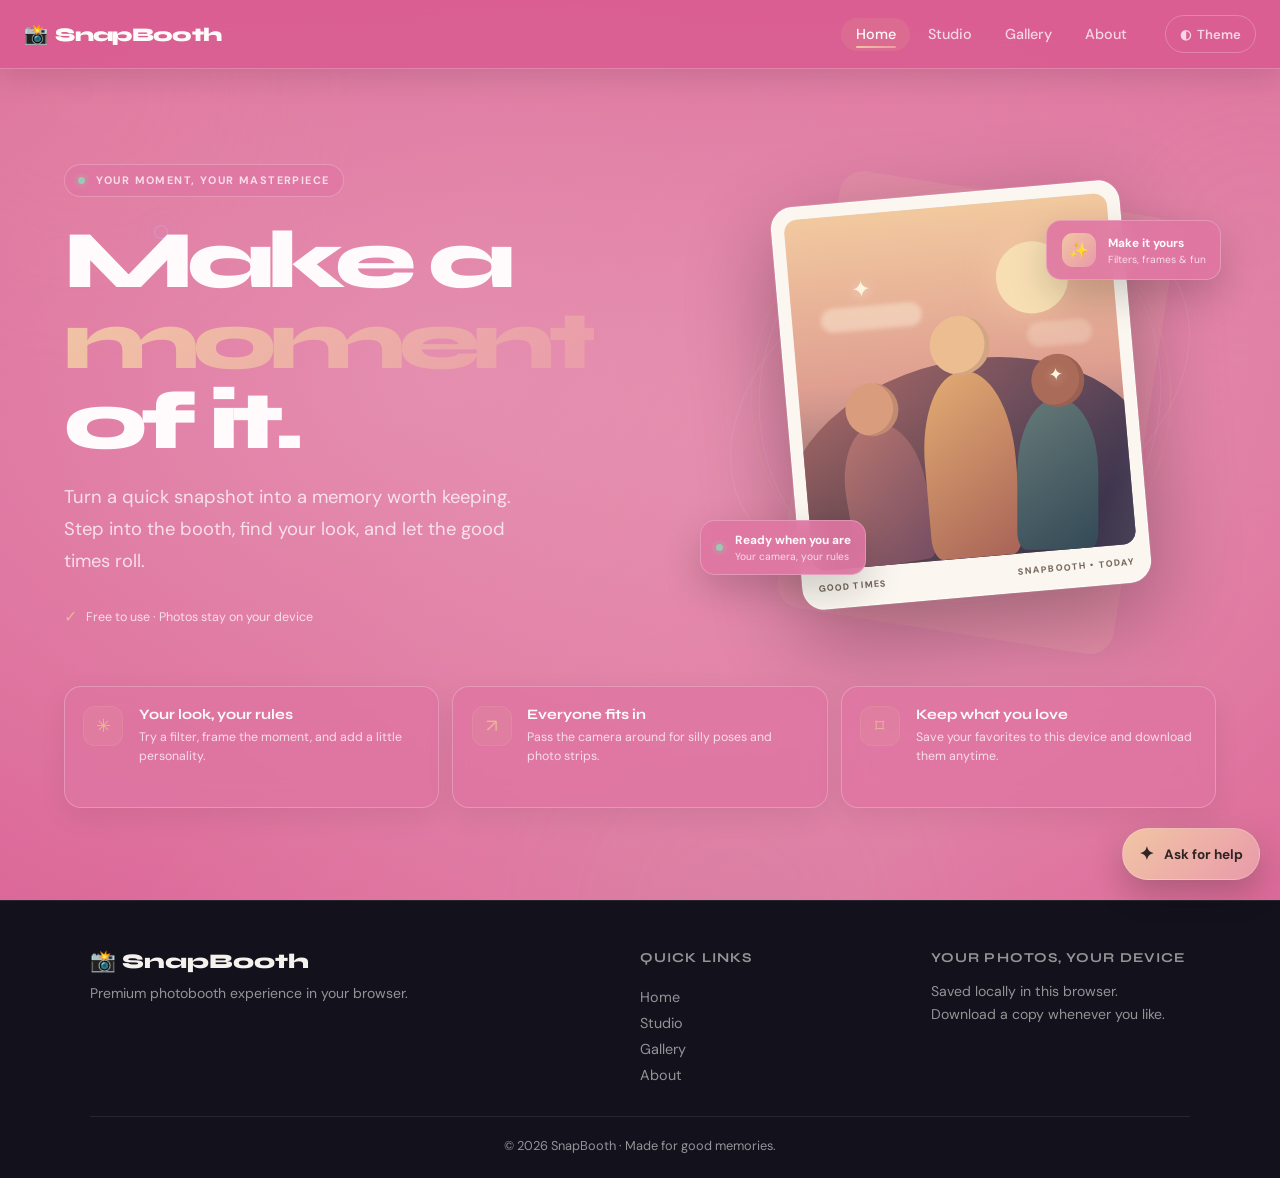
==== index.html @ 950249f7 "Remove booth button from landing navigation" ====
<!DOCTYPE html>
<html lang="en">
<head>
  <meta charset="UTF-8" />
  <meta name="viewport" content="width=device-width, initial-scale=1.0, viewport-fit=cover" />
  <meta name="description" content="SnapBooth – Premium photobooth experience for events, parties, and fun." />
  <meta name="theme-color" content="#111018" />
  <meta name="color-scheme" content="dark light" />
  <meta property="og:title" content="SnapBooth – Premium Photo Experience" />
  <meta property="og:description" content="Capture stunning moments with filters, stickers, and photo strips." />
  <title>SnapBooth — Make a moment of it</title>
  <link rel="manifest" href="manifest.json" />
  <link rel="icon" type="image/svg+xml" href="favicon.svg?v=20261014.9" />
  <link rel="preconnect" href="https://fonts.googleapis.com" />
  <link rel="preconnect" href="https://fonts.gstatic.com" crossorigin />
  <link href="https://fonts.googleapis.com/css2?family=Syne:wght@400;600;700;800&family=DM+Sans:ital,opsz,wght@0,9..40,300;0,9..40,400;0,9..40,500;1,9..40,300&display=swap" rel="stylesheet" />
  <link rel="stylesheet" href="style.css?v=20261016.15" />
</head>
<body>
<a class="skip-link" href="#main-content">Skip to content</a>

<!-- ═══════════════════ PRELOADER ═══════════════════ -->
<div id="preloader" aria-label="Loading SnapBooth" role="status">
  <div class="preloader-inner">
    <div class="preloader-logo">📸</div>
    <div class="preloader-text">SnapBooth</div>
    <div class="preloader-bar"><div class="preloader-fill"></div></div>
  </div>
</div>

<!-- ═══════════════════ NAVIGATION ═══════════════════ -->
<nav id="main-nav" role="navigation" aria-label="Main navigation">
  <div class="nav-inner">
    <a href="./index.html" class="nav-logo" aria-label="SnapBooth home">📸 <span>SnapBooth</span></a>
    <ul class="nav-links" role="list">
      <li><a href="./index.html" class="nav-link active">Home</a></li>
      <li><a href="./studio.html#booth" class="nav-link">Studio</a></li>
      <li><a href="./gallery.html" class="nav-link">Gallery</a></li>
      <li><a href="./studio.html#about" class="nav-link">About</a></li>
    </ul>
    <div class="nav-actions">
      <details class="theme-settings" id="theme-settings">
        <summary aria-label="Open landing page theme settings" title="Theme settings"><span aria-hidden="true">◐</span> Theme</summary>
        <div class="theme-settings-panel">
          <label for="landing-color">Background color</label>
          <div class="theme-color-row">
            <input id="landing-color" type="color" value="#d95d91" aria-label="Choose page background color" />
            <span id="landing-color-value">#D95D91</span>
          </div>
          <label for="landing-text-color">Text color</label>
          <div class="theme-color-row">
            <input id="landing-text-color" type="color" value="#fffafc" aria-label="Choose landing page letter color" />
            <span id="landing-text-color-value">Auto</span>
            <button class="theme-auto" id="landing-text-auto" type="button">Auto</button>
          </div>
          <div class="theme-swatches" role="group" aria-label="Suggested page background colors">
            <button type="button" data-theme-preset="#d95d91" aria-label="Pink theme" title="Pink"></button>
            <button type="button" data-theme-preset="#8b6ac8" aria-label="Lavender theme" title="Lavender"></button>
            <button type="button" data-theme-preset="#4c9b88" aria-label="Mint theme" title="Mint"></button>
            <button type="button" data-theme-preset="#d68b4f" aria-label="Peach theme" title="Peach"></button>
            <button type="button" data-theme-preset="#5278b8" aria-label="Blue theme" title="Blue"></button>
            <button type="button" data-theme-preset="#111014" aria-label="Black theme" title="Black"></button>
            <button type="button" data-theme-preset="#f6f3ef" aria-label="White theme" title="White"></button>
          </div>
          <button class="theme-reset" id="theme-reset" type="button">Reset to pink</button>
        </div>
      </details>
    </div>
    <button class="nav-burger" id="nav-burger" aria-label="Open menu" aria-expanded="false">☰</button>
  </div>
  <div class="nav-mobile-menu" id="nav-mobile-menu" aria-hidden="true">
    <a href="./index.html" class="mob-link">🏠 Home</a>
    <a href="./studio.html#booth" class="mob-link">📸 Studio</a>
    <a href="./gallery.html" class="mob-link">🖼️ Gallery</a>
    <a href="./studio.html#about" class="mob-link">ℹ️ About</a>
  </div>
</nav>

<main id="main-content" tabindex="-1">
<!-- ═══════════════════ LANDING PAGE ═══════════════════ -->
<section id="landing" class="section landing-section" aria-label="SnapBooth home">
  <div class="landing-bg" aria-hidden="true">
    <div class="orb orb1"></div>
    <div class="orb orb2"></div>
    <div class="orb orb3"></div>
    <div class="particles" id="particles"></div>
  </div>

  <div class="landing-hero">
    <div class="hero-copy">
      <p class="hero-badge"><span class="hero-badge-dot" aria-hidden="true"></span> YOUR MOMENT, YOUR MASTERPIECE</p>
      <h1 class="hero-title">Make a <span class="gradient-text">moment</span> of it.</h1>
      <p class="hero-sub">Turn a quick snapshot into a memory worth keeping. Step into the booth, find your look, and let the good times roll.</p>
      <p class="hero-proof"><span class="proof-icon" aria-hidden="true">&#10003;</span> Free to use &middot; Photos stay on your device</p>
    </div>

    <div class="hero-visual" role="img" aria-label="A playful photo booth snapshot of friends celebrating together">
      <div class="hero-orbit orbit-one" aria-hidden="true"></div>
      <div class="hero-orbit orbit-two" aria-hidden="true"></div>
      <div class="hero-photo-shadow" aria-hidden="true"></div>
      <div class="hero-photo-card" aria-hidden="true">
        <div class="hero-photo-image">
          <span class="hero-photo-sun"></span>
          <span class="hero-photo-cloud cloud-one"></span>
          <span class="hero-photo-cloud cloud-two"></span>
          <span class="hero-person person-one"></span>
          <span class="hero-person person-two"></span>
          <span class="hero-person person-three"></span>
          <span class="hero-photo-sparkle sparkle-one">&#10022;</span>
          <span class="hero-photo-sparkle sparkle-two">&#10022;</span>
        </div>
        <div class="hero-photo-caption"><span>GOOD TIMES</span><span>SNAPBOOTH &bull; TODAY</span></div>
      </div>
      <div class="hero-float-card float-top" aria-hidden="true">
        <span class="float-icon">&#10024;</span>
        <span><strong>Make it yours</strong><small>Filters, frames &amp; fun</small></span>
      </div>
      <div class="hero-float-card float-bottom" aria-hidden="true">
        <span class="float-live-dot"></span>
        <span><strong>Ready when you are</strong><small>Your camera, your rules</small></span>
      </div>
    </div>
  </div>

  <div class="features-grid" id="features" aria-label="Why people love SnapBooth">
    <article class="feature-card">
      <div class="feature-icon" aria-hidden="true">✳</div>
      <div><h3>Your look, your rules</h3>
      <p>Try a filter, frame the moment, and add a little personality.</p></div>
    </article>
    <article class="feature-card">
      <div class="feature-icon" aria-hidden="true">↗</div>
      <div><h3>Everyone fits in</h3>
      <p>Pass the camera around for silly poses and photo strips.</p></div>
    </article>
    <article class="feature-card">
      <div class="feature-icon" aria-hidden="true">⌑</div>
      <div><h3>Keep what you love</h3>
      <p>Save your favorites to this device and download them anytime.</p></div>
    </article>
  </div>
</section>

</main>

<!-- ═══════════════════ FOOTER ═══════════════════ -->
<footer class="site-footer" role="contentinfo" aria-label="Site footer">
  <div class="footer-inner">
    <div class="footer-brand">
      <div class="footer-logo">📸 SnapBooth</div>
      <p>Premium photobooth experience in your browser.</p>
    </div>
    <div class="footer-links" aria-label="Footer links">
      <h4>Quick Links</h4>
      <a href="./index.html">Home</a>
      <a href="./studio.html#booth">Studio</a>
      <a href="./gallery.html">Gallery</a>
      <a href="./studio.html#about">About</a>
    </div>
    <div class="footer-note">
      <h4>Your photos, your device</h4>
      <p>Saved locally in this browser. Download a copy whenever you like.</p>
    </div>
  </div>
  <div class="footer-bottom">
    <p>© <span id="copyright-year">2026</span> SnapBooth · Made for good memories.</p>
  </div>
</footer>

<script type="module" src="site.js?v=20261016.16"></script>
</body>
</html>
---- style.css ----
/* ═══════════════════════════════════════════════
   SnapBooth – Premium Photobooth CSS
   Author: SnapBooth
   ═══════════════════════════════════════════════ */

/* ── CSS Custom Properties ── */
:root {
  --c-bg: #111014;
  --c-surface: #19171d;
  --c-surface2: #242129;
  --c-border: rgba(255,255,255,0.09);
  --c-text: #f5f1ed;
  --c-text-muted: rgba(245,241,237,0.58);
  --c-accent: #e9b598;
  --c-accent2: #e89aab;
  --c-accent3: #9bc9b4;
  --c-danger: #f0847e;
  --c-grad: linear-gradient(135deg, #f1c5a4, #e99aaa);
  --c-grad2: linear-gradient(135deg, #a7ceb7, #83b8c0);
  --radius: 16px;
  --radius-sm: 8px;
  --radius-lg: 24px;
  --shadow: 0 8px 32px rgba(0,0,0,0.4);
  --shadow-glow: 0 0 32px rgba(233,181,152,0.2);
  --transition: 0.25s cubic-bezier(0.4,0,0.2,1);
  --font-display: 'Syne', sans-serif;
  --font-body: 'DM Sans', sans-serif;
  --nav-h: 68px;
  --panel-w: 220px;
}

/* Light mode */
body.light-mode {
  --c-bg: #f6f3ef;
  --c-surface: #fffdfa;
  --c-surface2: #eee9e3;
  --c-border: rgba(42,34,30,0.11);
  --c-text: #292422;
  --c-text-muted: rgba(41,36,34,0.6);
  --shadow: 0 8px 32px rgba(0,0,0,0.12);
}

/* ── Reset ── */
*, *::before, *::after { box-sizing: border-box; margin: 0; padding: 0; }
html { scroll-behavior: smooth; font-size: 16px; }
body {
  background: var(--c-bg);
  color: var(--c-text);
  font-family: var(--font-body);
  min-height: 100dvh;
  overflow-x: hidden;
  transition: background var(--transition), color var(--transition);
  color-scheme: dark;
}
body.light-mode { color-scheme: light; }
img, video, canvas { display: block; max-width: 100%; }
button { cursor: pointer; border: none; background: none; font-family: var(--font-body); }
a { color: inherit; text-decoration: none; }
ul { list-style: none; }
input, select, textarea { font-family: var(--font-body); }

/* ── Utilities ── */
.hidden { display: none !important; }
.gradient-text {
  background: var(--c-grad);
  -webkit-background-clip: text;
  background-clip: text;
  -webkit-text-fill-color: transparent;
}
.section { min-height: 100dvh; padding: calc(var(--nav-h) + 2rem) 1.5rem 4rem; }

/* ── Preloader ── */
#preloader {
  position: fixed; inset: 0; z-index: 9999;
  background: var(--c-bg);
  display: flex; align-items: center; justify-content: center;
  transition: opacity 0.5s, visibility 0.5s;
}
#preloader.done { opacity: 0; visibility: hidden; pointer-events: none; }
.preloader-inner { text-align: center; }
.preloader-logo { font-size: 3.5rem; animation: pulse 1s infinite; }
.preloader-text { font-family: var(--font-display); font-size: 1.8rem; font-weight: 800; margin: 0.5rem 0 1.5rem; background: var(--c-grad); -webkit-background-clip: text; background-clip: text; -webkit-text-fill-color: transparent; }
.preloader-bar { width: 200px; height: 4px; background: var(--c-surface2); border-radius: 2px; overflow: hidden; }
.preloader-fill { height: 100%; width: 0; background: var(--c-grad); border-radius: 2px; animation: preload 0.38s ease forwards; }
@keyframes preload { to { width: 100%; } }
@keyframes pulse { 0%,100%{transform:scale(1)} 50%{transform:scale(1.1)} }

/* ── Toast ── */
#toast-container {
  position: fixed; bottom: 1.5rem; right: 1.5rem; z-index: 8888;
  display: flex; flex-direction: column; gap: 0.5rem;
}
.toast {
  background: var(--c-surface2);
  border: 1px solid var(--c-border);
  border-radius: var(--radius-sm);
  padding: 0.75rem 1.25rem;
  font-size: 0.9rem;
  box-shadow: var(--shadow);
  animation: toastIn 0.3s ease, toastOut 0.3s ease 2.7s forwards;
  backdrop-filter: blur(12px);
}
.toast.success { border-left: 3px solid var(--c-accent3); }
.toast.error { border-left: 3px solid var(--c-danger); }
.toast.info { border-left: 3px solid var(--c-accent); }
@keyframes toastIn { from{ transform: translateX(120%); opacity:0 } to{ transform:translateX(0); opacity:1 } }
@keyframes toastOut { to{ transform: translateX(120%); opacity:0 } }

/* ── Navigation ── */
#main-nav {
  position: fixed; top: 0; left: 0; right: 0; z-index: 1000;
  background: rgba(10,10,15,0.85);
  backdrop-filter: blur(20px);
  border-bottom: 1px solid var(--c-border);
  transition: background var(--transition);
}
body.light-mode #main-nav { background: rgba(245,245,250,0.9); }
.nav-inner {
  max-width: 1280px; margin: 0 auto;
  display: flex; align-items: center; gap: 1.5rem;
  height: var(--nav-h); padding: 0 1.5rem;
}
.nav-logo {
  display: flex; align-items: center; gap: 0.5rem;
  font-family: var(--font-display); font-weight: 800; font-size: 1.2rem;
  background: var(--c-grad); -webkit-background-clip: text; background-clip: text; -webkit-text-fill-color: transparent;
  flex-shrink: 0;
}
.nav-links { display: flex; gap: 0.25rem; margin-left: auto; }
.nav-link {
  padding: 0.45rem 0.9rem;
  border-radius: var(--radius-sm);
  font-size: 0.9rem;
  color: var(--c-text-muted);
  transition: color var(--transition), background var(--transition);
  font-weight: 500;
}
.nav-link:hover, .nav-link.active { color: var(--c-text); background: var(--c-surface2); }
.nav-actions { display: flex; align-items: center; gap: 0.5rem; }
#theme-toggle, #sound-toggle {
  width: 38px; height: 38px;
  border-radius: 50%;
  background: var(--c-surface2);
  font-size: 1rem;
  display: flex; align-items: center; justify-content: center;
  transition: background var(--transition);
}
#theme-toggle:hover, #sound-toggle:hover { background: var(--c-surface); }
.nav-cta {
  padding: 0.5rem 1.25rem;
  background: var(--c-grad);
  border-radius: var(--radius-sm);
  font-weight: 600; font-size: 0.9rem; color: #fff;
  transition: opacity var(--transition), transform var(--transition);
}
.nav-cta:hover { opacity: 0.85; transform: translateY(-1px); }
.nav-burger { display: none; font-size: 1.4rem; color: var(--c-text); padding: 0.4rem; }
.nav-mobile-menu {
  display: none; flex-direction: column;
  background: var(--c-surface);
  border-top: 1px solid var(--c-border);
  padding: 0.5rem 0;
}
.nav-mobile-menu.open { display: flex; }
.mob-link {
  padding: 1rem 1.5rem;
  font-size: 1rem;
  color: var(--c-text);
  border-bottom: 1px solid var(--c-border);
  transition: background var(--transition);
}
.mob-link:hover { background: var(--c-surface2); }

/* ── Buttons ── */
.btn-primary {
  display: inline-flex; align-items: center; gap: 0.5rem;
  padding: 0.75rem 1.5rem;
  background: var(--c-grad);
  border-radius: var(--radius-sm);
  font-weight: 700; font-size: 0.95rem; color: #fff;
  transition: opacity var(--transition), transform var(--transition), box-shadow var(--transition);
  border: none;
}
.btn-primary:hover { opacity: 0.88; transform: translateY(-2px); box-shadow: 0 8px 24px rgba(167,139,250,0.4); }
.btn-primary:active { transform: translateY(0); }
.btn-secondary {
  display: inline-flex; align-items: center; gap: 0.5rem;
  padding: 0.75rem 1.5rem;
  background: var(--c-surface2);
  border: 1px solid var(--c-border);
  border-radius: var(--radius-sm);
  font-weight: 600; font-size: 0.95rem; color: var(--c-text);
  transition: background var(--transition), transform var(--transition);
}
.btn-secondary:hover { background: var(--c-surface); transform: translateY(-1px); }
.btn-ghost {
  display: inline-flex; align-items: center; gap: 0.5rem;
  padding: 0.75rem 1.25rem;
  border: 1px solid var(--c-border);
  border-radius: var(--radius-sm);
  font-weight: 500; font-size: 0.9rem; color: var(--c-text-muted);
  transition: color var(--transition), border-color var(--transition);
}
.btn-ghost:hover { color: var(--c-text); border-color: var(--c-accent); }
.btn-danger {
  padding: 0.75rem 1.5rem;
  background: var(--c-danger);
  border-radius: var(--radius-sm);
  font-weight: 700; color: #fff;
  transition: opacity var(--transition);
}
.btn-danger:hover { opacity: 0.85; }
.icon-btn {
  width: 48px; height: 48px;
  border-radius: 50%;
  background: var(--c-surface2);
  border: 1px solid var(--c-border);
  font-size: 1.2rem;
  display: flex; align-items: center; justify-content: center;
  transition: background var(--transition), transform var(--transition);
  color: var(--c-text);
}
.icon-btn:hover { background: var(--c-surface); transform: scale(1.08); }
.icon-btn.full { width: 100%; border-radius: var(--radius-sm); font-size: 0.9rem; height: 38px; }
.styled-select {
  width: 100%;
  background: var(--c-surface2);
  border: 1px solid var(--c-border);
  border-radius: var(--radius-sm);
  color: var(--c-text);
  padding: 0.55rem 0.75rem;
  font-size: 0.875rem;
  appearance: none;
  cursor: pointer;
}
.styled-input {
  width: 100%;
  background: var(--c-surface2);
  border: 1px solid var(--c-border);
  border-radius: var(--radius-sm);
  color: var(--c-text);
  padding: 0.55rem 0.75rem;
  font-size: 0.875rem;
}
.styled-input::placeholder { color: var(--c-text-muted); }
.styled-input:focus, .styled-select:focus { outline: 2px solid var(--c-accent); outline-offset: 1px; }
.checkbox-label {
  display: flex; align-items: center; gap: 0.5rem;
  font-size: 0.85rem; color: var(--c-text-muted);
  margin-top: 0.5rem; cursor: pointer;
}

/* ══════════════════════════════════════════
   LANDING SECTION
══════════════════════════════════════════ */
.landing-section {
  display: flex; flex-direction: column; align-items: center;
  justify-content: flex-start; gap: 5rem;
  text-align: center; overflow: hidden; position: relative;
  padding-top: calc(var(--nav-h) + 3rem);
}
.landing-bg {
  position: absolute; inset: 0; pointer-events: none; overflow: hidden;
}
.orb {
  position: absolute; border-radius: 50%; filter: blur(80px); opacity: 0.35;
  animation: orbFloat 12s ease-in-out infinite;
}
.orb1 { width: 500px; height: 500px; background: radial-gradient(circle, #a78bfa, transparent); top: -100px; left: -100px; animation-delay: 0s; }
.orb2 { width: 400px; height: 400px; background: radial-gradient(circle, #f472b6, transparent); top: 100px; right: -80px; animation-delay: -4s; }
.orb3 { width: 350px; height: 350px; background: radial-gradient(circle, #34d399, transparent); bottom: 0; left: 30%; animation-delay: -8s; }
@keyframes orbFloat { 0%,100%{transform:translateY(0)} 50%{transform:translateY(-40px)} }

.landing-hero { position: relative; z-index: 1; max-width: 700px; width: 100%; }
.hero-badge {
  display: inline-flex; align-items: center; gap: 0.5rem;
  padding: 0.4rem 1rem;
  background: var(--c-surface2);
  border: 1px solid var(--c-border);
  border-radius: 999px;
  font-size: 0.85rem; font-weight: 500; color: var(--c-text-muted);
  margin-bottom: 1.5rem;
  animation: fadeInDown 0.6s ease;
}
.hero-title {
  font-family: var(--font-display);
  font-size: clamp(2.5rem, 7vw, 5rem);
  font-weight: 800;
  line-height: 1.1;
  margin-bottom: 1.25rem;
  animation: fadeInUp 0.7s ease;
}
.hero-sub {
  font-size: clamp(1rem, 2.5vw, 1.2rem);
  color: var(--c-text-muted);
  margin-bottom: 2rem;
  animation: fadeInUp 0.8s ease;
}
.hero-actions {
  display: flex; flex-wrap: wrap; gap: 1rem; justify-content: center;
  margin-bottom: 2.5rem;
  animation: fadeInUp 0.9s ease;
}
.hero-btn { font-size: 1.1rem; padding: 1rem 2.25rem; }
.hero-stats {
  display: flex; justify-content: center; gap: 2.5rem;
  animation: fadeInUp 1s ease;
}
.stat { display: flex; flex-direction: column; gap: 0.2rem; }
.stat strong { font-family: var(--font-display); font-size: 1.8rem; font-weight: 800; background: var(--c-grad); -webkit-background-clip: text; background-clip: text; -webkit-text-fill-color: transparent; }
.stat span { font-size: 0.8rem; color: var(--c-text-muted); text-transform: uppercase; letter-spacing: 0.05em; }

.features-grid {
  display: grid;
  grid-template-columns: repeat(auto-fit, minmax(280px, 1fr));
  gap: 1.25rem;
  max-width: 1000px; width: 100%;
  position: relative; z-index: 1;
}
.feature-card {
  background: var(--c-surface);
  border: 1px solid var(--c-border);
  border-radius: var(--radius-lg);
  padding: 2rem;
  text-align: left;
  transition: transform var(--transition), box-shadow var(--transition), border-color var(--transition);
  backdrop-filter: blur(12px);
}
.feature-card:hover { transform: translateY(-4px); box-shadow: var(--shadow-glow); border-color: rgba(167,139,250,0.35); }
.feature-icon { font-size: 2.25rem; margin-bottom: 1rem; }
.feature-card h3 { font-family: var(--font-display); font-size: 1.1rem; font-weight: 700; margin-bottom: 0.5rem; }
.feature-card p { font-size: 0.9rem; color: var(--c-text-muted); line-height: 1.6; }

/* ══════════════════════════════════════════
   BOOTH SECTION
══════════════════════════════════════════ */
.booth-section {
  padding: calc(var(--nav-h) + 1rem) 0 2rem;
  min-height: 100dvh;
  display: flex;
  flex-direction: column;
  align-items: stretch;
}
.camera-error {
  position: fixed; inset: 0; z-index: 500;
  background: var(--c-bg);
  display: flex; align-items: center; justify-content: center;
}
.camera-error-inner {
  text-align: center; padding: 2rem;
  max-width: 400px;
}
.error-icon { font-size: 4rem; margin-bottom: 1rem; }
.camera-error h2 { font-family: var(--font-display); font-size: 1.8rem; margin-bottom: 0.75rem; }
.camera-error p { color: var(--c-text-muted); margin-bottom: 1.5rem; }

/* Booth Layout */
.booth-layout {
  display: grid;
  grid-template-columns: var(--panel-w) 1fr var(--panel-w);
  gap: 1rem;
  flex: 1;
  padding: 0.75rem 1rem;
  min-height: 0;
  max-width: 1280px; margin: 0 auto; width: 100%;
}

/* Sidebars */
.booth-sidebar {
  display: flex; flex-direction: column; gap: 0.75rem;
  overflow-y: auto;
  max-height: calc(100dvh - var(--nav-h) - 2rem);
  scrollbar-width: thin;
  scrollbar-color: var(--c-border) transparent;
}
.booth-sidebar::-webkit-scrollbar { width: 4px; }
.booth-sidebar::-webkit-scrollbar-thumb { background: var(--c-border); border-radius: 2px; }

.panel-section {
  background: var(--c-surface);
  border: 1px solid var(--c-border);
  border-radius: var(--radius);
  padding: 0.875rem;
}
.panel-title {
  font-family: var(--font-display);
  font-size: 0.78rem; font-weight: 700;
  text-transform: uppercase; letter-spacing: 0.08em;
  color: var(--c-text-muted);
  margin-bottom: 0.625rem;
}
.mode-grid {
  display: grid; grid-template-columns: 1fr 1fr;
  gap: 0.4rem;
}
.mode-btn {
  padding: 0.5rem 0.4rem;
  border: 1px solid var(--c-border);
  border-radius: var(--radius-sm);
  font-size: 0.75rem; font-weight: 600; color: var(--c-text-muted);
  background: var(--c-surface2);
  transition: all var(--transition);
  text-align: center;
}
.mode-btn:hover { color: var(--c-text); border-color: var(--c-accent); }
.mode-btn.active { background: var(--c-grad); color: #fff; border-color: transparent; }
.countdown-group { display: flex; gap: 0.4rem; }
.cd-btn {
  flex: 1; padding: 0.45rem;
  border: 1px solid var(--c-border);
  border-radius: var(--radius-sm);
  font-size: 0.85rem; font-weight: 700;
  color: var(--c-text-muted);
  background: var(--c-surface2);
  transition: all var(--transition);
}
.cd-btn.active { background: var(--c-grad); color: #fff; border-color: transparent; }
.bg-grid { display: grid; grid-template-columns: repeat(3,1fr); gap: 0.4rem; }
.bg-btn {
  aspect-ratio: 1; border-radius: var(--radius-sm);
  border: 2px solid transparent;
  background: var(--c-surface2);
  font-size: 1.1rem;
  transition: all var(--transition);
}
.bg-btn.active { border-color: var(--c-accent); }
.bg-btn:hover { transform: scale(1.08); }

/* Camera Center */
.booth-center {
  display: flex; flex-direction: column; align-items: center; gap: 0.75rem;
}
.camera-wrap {
  position: relative;
  width: 100%;
  max-width: 540px;
  aspect-ratio: 4/3;
  border-radius: var(--radius-lg);
  overflow: hidden;
  background: #000;
  box-shadow: var(--shadow), 0 0 0 1px var(--c-border);
}
.camera-loading {
  position: absolute; inset: 0;
  display: flex; flex-direction: column; align-items: center; justify-content: center; gap: 1rem;
  background: #000; color: var(--c-text-muted); font-size: 0.9rem; z-index: 10;
}
.spinner {
  width: 36px; height: 36px;
  border: 3px solid var(--c-border);
  border-top-color: var(--c-accent);
  border-radius: 50%;
  animation: spin 0.8s linear infinite;
}
@keyframes spin { to { transform: rotate(360deg); } }
#video {
  width: 100%; height: 100%;
  object-fit: cover;
  transform: scaleX(-1); /* Mirror for front cam */
}
#filter-canvas {
  position: absolute; inset: 0;
  width: 100%; height: 100%;
  pointer-events: none; z-index: 2;
}
.frame-overlay {
  position: absolute; inset: 0; z-index: 3;
  pointer-events: none;
  background-size: cover; background-position: center;
}
#focus-sensor-canvas {
  position: absolute; inset: 0; z-index: 6;
  width: 100%; height: 100%; object-fit: cover;
  pointer-events: none;
  transform-origin: center;
}
.face-focus-toggle {
  position: absolute; top: 0.85rem; right: 0.85rem; z-index: 9;
  display: grid; place-items: center;
  width: 46px; height: 46px; padding: 0;
  color: #fff; border: 1px solid rgba(255,255,255,0.38); border-radius: 50%;
  background: rgba(16,13,23,0.72); backdrop-filter: blur(8px);
  cursor: pointer; transition: transform var(--transition), background var(--transition), color var(--transition);
}
.face-focus-toggle:hover { transform: scale(1.06); }
.face-focus-toggle svg {
  width: 23px; height: 23px; fill: none; stroke: currentColor; stroke-width: 1.7;
  stroke-linecap: round; stroke-linejoin: round;
}
.face-focus-toggle.is-active {
  color: #fff4a3; border-color: rgba(255,244,163,0.85); background: rgba(78,60,31,0.82);
  box-shadow: 0 0 18px rgba(255,244,163,0.34);
}
.face-focus-toggle:focus-visible { outline: 2px solid #fff4a3; outline-offset: 3px; }
.face-focus-status {
  position: absolute; left: 0.85rem; bottom: 0.85rem; z-index: 8;
  max-width: calc(100% - 5rem); padding: 0.5rem 0.7rem;
  color: #fff; border: 1px solid rgba(255,255,255,0.2); border-radius: 999px;
  background: rgba(16,13,23,0.72); backdrop-filter: blur(8px);
  font-size: 0.72rem; line-height: 1.35;
  pointer-events: none;
}
.sticker-layer {
  position: absolute; inset: 0; z-index: 5;
  overflow: hidden;
}
.placed-sticker {
  position: absolute;
  font-size: 2rem; line-height: 1;
  cursor: move; user-select: none;
  transition: transform 0.1s;
  touch-action: none;
}
.placed-sticker:hover { transform: scale(1.15); }
.countdown-display {
  position: absolute; inset: 0; z-index: 6;
  display: flex; align-items: center; justify-content: center;
  font-family: var(--font-display); font-size: 7rem; font-weight: 800;
  color: #fff; text-shadow: 0 0 40px rgba(167,139,250,0.9), 0 4px 20px rgba(0,0,0,0.6);
  pointer-events: none; opacity: 0;
}
.countdown-display.visible { opacity: 1; }
.flash-overlay {
  position: absolute; inset: 0; z-index: 7;
  background: #fff; opacity: 0; pointer-events: none;
  border-radius: var(--radius-lg);
}
.theme-overlay {
  position: absolute; bottom: 0; left: 0; right: 0; z-index: 5;
  padding: 1rem; text-align: center;
  pointer-events: none;
  font-family: var(--font-display); font-size: 1.4rem; font-weight: 800;
  text-shadow: 0 2px 8px rgba(0,0,0,0.6);
}

/* Strip Preview */
.strip-preview {
  display: flex; gap: 0.5rem;
  flex-wrap: wrap; justify-content: center;
  max-width: 540px; width: 100%;
}
.strip-thumb {
  width: 70px; height: 52px;
  border-radius: var(--radius-sm);
  object-fit: cover;
  border: 2px solid var(--c-accent);
  box-shadow: 0 0 12px rgba(167,139,250,0.35);
  animation: thumbPop 0.3s ease;
}
@keyframes thumbPop { from{transform:scale(0.5);opacity:0} to{transform:scale(1);opacity:1} }

/* Ordered photo output above the camera */
.shot-sequence {
  width: min(100%, 760px);
  flex: 0 0 auto;
  padding: 0.75rem 0.9rem 0.55rem;
  border: 1px solid rgba(255,255,255,0.09);
  border-radius: 18px;
  background: linear-gradient(135deg, rgba(167,139,250,0.1), rgba(19,19,31,0.78) 42%);
  box-shadow: 0 12px 30px rgba(0,0,0,0.16), inset 0 1px rgba(255,255,255,0.04);
}
.shot-sequence-header { display: flex; align-items: center; justify-content: space-between; gap: 0.75rem; margin-bottom: 0.45rem; }
.shot-sequence-header h2 { font-size: 0.77rem; font-weight: 800; letter-spacing: 0.08em; text-transform: uppercase; }
.shot-sequence-header p { margin-top: 0.18rem; color: var(--c-text-muted); font-size: 0.68rem; }
.sequence-viewer-hint { display: inline-block; margin-top: 0.18rem; color: var(--c-text-muted); font-size: 0.65rem; }
.sequence-clear {
  padding: 0.35rem 0.65rem;
  border: 1px solid var(--c-border);
  border-radius: 999px;
  background: var(--c-surface2);
  color: var(--c-text-muted);
  font-size: 0.7rem;
  transition: color var(--transition), border-color var(--transition), opacity var(--transition);
}
.sequence-clear:hover:not(:disabled) { color: var(--c-text); border-color: var(--c-accent); }
.sequence-clear:disabled { opacity: 0.45; cursor: not-allowed; }
.sequence-empty { padding: 0.5rem 0.1rem 0.65rem; color: var(--c-text-muted); font-size: 0.75rem; }
.shot-sequence.has-photos .sequence-empty { display: none; }
.shot-sequence .strip-preview {
  display: flex;
  flex-wrap: nowrap;
  justify-content: flex-start;
  width: 100%;
  max-width: none;
  min-height: 78px;
  gap: 0.55rem;
  padding: 0.15rem 0.1rem 0.55rem;
  overflow-x: auto;
  overscroll-behavior-inline: contain;
  scrollbar-width: thin;
  scroll-snap-type: x proximity;
}
.shot-sequence-item {
  position: relative;
  flex: 0 0 94px;
  height: 70px;
  overflow: hidden;
  border: 1px solid rgba(255,255,255,0.2);
  border-radius: 10px;
  background: var(--c-surface2);
  box-shadow: 0 4px 12px rgba(0,0,0,0.24);
  animation: thumbPop 0.3s ease;
  scroll-snap-align: start;
}
.shot-sequence-open { display: block; width: 100%; height: 100%; padding: 0; border: 0; background: transparent; cursor: zoom-in; transition: transform 180ms ease; }
.shot-sequence-open:hover { transform: scale(1.045); }
.shot-sequence-open:active { transform: scale(0.96); }
.shot-sequence-open:focus-visible { outline: 2px solid var(--c-accent); outline-offset: -3px; }
.shot-sequence .strip-thumb { display: block; width: 100%; height: 100%; border: 0; border-radius: inherit; box-shadow: none; }
.shot-sequence-number {
  position: absolute;
  right: 0.25rem;
  bottom: 0.25rem;
  min-width: 1.35rem;
  padding: 0.12rem 0.25rem;
  border-radius: 999px;
  background: rgba(12,12,19,0.82);
  color: #fff;
  font-size: 0.6rem;
  font-weight: 800;
  text-align: center;
  backdrop-filter: blur(6px);
}

/* Capture Controls */
.capture-controls {
  display: flex; align-items: center; gap: 1.25rem;
  max-width: 540px; width: 100%; justify-content: center;
}
.capture-btn {
  width: 78px; height: 78px;
  border-radius: 50%;
  background: var(--c-surface);
  border: 4px solid var(--c-border);
  display: flex; align-items: center; justify-content: center;
  position: relative;
  transition: transform 0.15s, box-shadow 0.15s;
  flex-shrink: 0;
}
.capture-btn:hover { transform: scale(1.06); box-shadow: 0 0 28px rgba(167,139,250,0.4); }
.capture-btn:active { transform: scale(0.95); }
.capture-ring {
  position: absolute; inset: 4px;
  border-radius: 50%;
  border: 3px solid rgba(167,139,250,0.6);
  animation: ringPulse 2s ease-in-out infinite;
}
.capture-dot {
  width: 48px; height: 48px;
  border-radius: 50%;
  background: var(--c-grad);
  box-shadow: 0 0 20px rgba(167,139,250,0.5);
}
@keyframes ringPulse { 0%,100%{transform:scale(1);opacity:0.6} 50%{transform:scale(1.08);opacity:1} }

.keyboard-hints {
  display: flex; gap: 1.5rem; flex-wrap: wrap; justify-content: center;
  font-size: 0.75rem; color: var(--c-text-muted);
  padding: 0.25rem 0;
}
.keyboard-hints span {
  padding: 0.2rem 0.5rem;
  background: var(--c-surface2);
  border-radius: 4px;
  border: 1px solid var(--c-border);
}

/* Filters panel */
.filter-list {
  display: flex; flex-direction: column; gap: 0.4rem;
}
.filter-btn {
  display: flex; align-items: center; gap: 0.625rem;
  padding: 0.5rem;
  border-radius: var(--radius-sm);
  border: 1px solid transparent;
  transition: all var(--transition);
  color: var(--c-text-muted); font-size: 0.85rem; font-weight: 500;
}
.filter-btn:hover { background: var(--c-surface2); color: var(--c-text); }
.filter-btn.active { background: var(--c-surface2); border-color: var(--c-accent); color: var(--c-text); }
.filter-preview {
  width: 40px; height: 30px; border-radius: 4px;
  background: linear-gradient(135deg, #f87171, #a78bfa, #34d399);
  flex-shrink: 0;
  overflow: hidden;
}
.fp-none { filter: none; }
.fp-vintage { filter: sepia(0.8) contrast(1.1) brightness(0.9); }
.fp-bw { filter: grayscale(1) contrast(1.1); }
.fp-sepia { filter: sepia(1); }
.fp-neon { filter: saturate(3) hue-rotate(240deg) brightness(1.2) contrast(1.3); }
.fp-glow { filter: brightness(1.3) blur(0.5px) saturate(1.5); }
.fp-cool { filter: hue-rotate(200deg) saturate(1.3); }
.fp-bright { filter: brightness(1.35) contrast(1.05) saturate(1.2); }

.frame-list { display: flex; flex-wrap: wrap; gap: 0.4rem; }
.frame-btn {
  padding: 0.35rem 0.65rem;
  border-radius: var(--radius-sm);
  border: 1px solid var(--c-border);
  background: var(--c-surface2);
  font-size: 0.78rem; font-weight: 600; color: var(--c-text-muted);
  transition: all var(--transition);
}
.frame-btn:hover { color: var(--c-text); border-color: var(--c-accent); }
.frame-btn.active { background: var(--c-accent); color: #fff; border-color: transparent; }

.sticker-palette { display: flex; flex-wrap: wrap; gap: 0.4rem; margin-bottom: 0.5rem; }
.sticker-opt {
  font-size: 1.5rem; cursor: pointer; line-height: 1;
  padding: 0.25rem;
  border-radius: var(--radius-sm);
  transition: transform 0.15s;
  user-select: none;
}
.sticker-opt:hover { transform: scale(1.3); }
.hint-text { font-size: 0.72rem; color: var(--c-text-muted); line-height: 1.4; }

/* Result Panel */
.result-panel {
  position: fixed; inset: 0; z-index: 900;
  background: rgba(10,10,15,0.93);
  backdrop-filter: blur(16px);
  display: flex; align-items: center; justify-content: center;
  padding: 1rem;
  overflow-y: auto;
}
.result-inner {
  background: var(--c-surface);
  border: 1px solid var(--c-border);
  border-radius: var(--radius-lg);
  padding: 2rem;
  max-width: 560px; width: 100%;
  display: flex; flex-direction: column; align-items: center; gap: 1.25rem;
  position: relative;
  animation: resultPop 0.4s cubic-bezier(0.34,1.56,0.64,1);
}
@keyframes resultPop { from{transform:scale(0.8);opacity:0} to{transform:scale(1);opacity:1} }
.result-title { font-family: var(--font-display); font-size: 1.5rem; font-weight: 800; }
.result-canvas-wrap {
  width: 100%; border-radius: var(--radius);
  overflow: hidden; box-shadow: var(--shadow);
  background: #000;
}
#result-canvas { width: 100%; height: auto; display: block; }
.result-actions {
  display: flex; flex-wrap: wrap; gap: 0.75rem; justify-content: center; width: 100%;
}
.qr-section {
  text-align: center; padding: 1rem;
  background: var(--c-surface2);
  border-radius: var(--radius);
  border: 1px solid var(--c-border);
  width: 100%;
}
.qr-section h4 { font-size: 0.9rem; margin-bottom: 0.75rem; color: var(--c-text-muted); }
#qr-canvas { margin: 0 auto; border-radius: var(--radius-sm); background: #fff; padding: 6px; }

/* Confetti */
.confetti-container {
  position: absolute; inset: 0; pointer-events: none;
  overflow: hidden; border-radius: var(--radius-lg);
}
.confetti-piece {
  position: absolute;
  width: 10px; height: 10px;
  border-radius: 2px;
  animation: confettiFall linear forwards;
}
@keyframes confettiFall {
  0% { transform: translateY(-20px) rotate(0deg); opacity: 1; }
  100% { transform: translateY(400px) rotate(720deg); opacity: 0; }
}

/* ══════════════════════════════════════════
   GALLERY SECTION
══════════════════════════════════════════ */
.gallery-section {
  padding-top: calc(var(--nav-h) + 2rem);
}
.section-header { text-align: center; margin-bottom: 2rem; }
.section-header h2 { font-family: var(--font-display); font-size: 2.5rem; font-weight: 800; margin-bottom: 0.5rem; }
.section-header p { color: var(--c-text-muted); }
.gallery-toolbar { display: flex; justify-content: center; gap: 1rem; margin-bottom: 2rem; flex-wrap: wrap; }
.gallery-grid {
  display: grid;
  grid-template-columns: repeat(auto-fill, minmax(220px, 1fr));
  gap: 1.25rem;
  max-width: 1100px; margin: 0 auto;
}
.gallery-item {
  background: var(--c-surface);
  border: 1px solid var(--c-border);
  border-radius: var(--radius);
  overflow: hidden;
  transition: transform var(--transition), box-shadow var(--transition);
  animation: fadeInUp 0.4s ease;
}
.gallery-item:hover { transform: translateY(-4px); box-shadow: var(--shadow-glow); }
.gallery-item img { width: 100%; aspect-ratio: 4/3; object-fit: cover; display: block; }
.gallery-item-info { padding: 0.75rem; }
.gallery-item-date { font-size: 0.75rem; color: var(--c-text-muted); margin-bottom: 0.5rem; }
.gallery-item-actions { display: flex; gap: 0.5rem; flex-wrap: wrap; }
.gallery-item-actions button { font-size: 0.78rem; padding: 0.35rem 0.75rem; }
.gallery-empty { text-align: center; padding: 4rem 1rem; max-width: 400px; margin: 0 auto; }
.empty-icon { font-size: 4rem; margin-bottom: 1rem; }
.gallery-empty h3 { font-family: var(--font-display); font-size: 1.5rem; margin-bottom: 0.5rem; }
.gallery-empty p { color: var(--c-text-muted); margin-bottom: 1.5rem; }

/* ══════════════════════════════════════════
   ABOUT SECTION
══════════════════════════════════════════ */
.about-section {
  display: flex; align-items: center; justify-content: center;
}
.about-inner {
  display: flex; align-items: center; gap: 4rem;
  max-width: 900px; width: 100%;
  flex-wrap: wrap;
}
.about-content { flex: 1; min-width: 280px; }
.about-content h2 { font-family: var(--font-display); font-size: 2.25rem; font-weight: 800; margin-bottom: 1.25rem; }
.about-content p { color: var(--c-text-muted); line-height: 1.8; margin-bottom: 1rem; }
.tech-pills { display: flex; flex-wrap: wrap; gap: 0.5rem; margin-top: 1.5rem; }
.tech-pills span {
  padding: 0.35rem 0.875rem;
  background: var(--c-surface2);
  border: 1px solid var(--c-border);
  border-radius: 999px;
  font-size: 0.8rem; font-weight: 600; color: var(--c-accent);
}
.about-img { font-size: 8rem; filter: drop-shadow(0 0 40px rgba(167,139,250,0.4)); animation: floatIcon 4s ease-in-out infinite; }
@keyframes floatIcon { 0%,100%{transform:translateY(0)} 50%{transform:translateY(-18px)} }

/* ══════════════════════════════════════════
   FOOTER
══════════════════════════════════════════ */
.site-footer {
  background: var(--c-surface);
  border-top: 1px solid var(--c-border);
  padding: 3rem 1.5rem 1.5rem;
}
.footer-inner {
  display: grid;
  grid-template-columns: 2fr 1fr 1fr;
  gap: 2rem;
  max-width: 1100px; margin: 0 auto 2rem;
}
.footer-logo { font-family: var(--font-display); font-size: 1.3rem; font-weight: 800; margin-bottom: 0.5rem; }
.footer-brand p { color: var(--c-text-muted); font-size: 0.875rem; line-height: 1.6; }
.footer-links h4, .footer-note h4 { font-family: var(--font-display); font-size: 0.85rem; font-weight: 700; text-transform: uppercase; letter-spacing: 0.08em; color: var(--c-text-muted); margin-bottom: 0.875rem; }
.footer-links { display: flex; flex-direction: column; gap: 0.5rem; }
.footer-links a { font-size: 0.9rem; color: var(--c-text-muted); transition: color var(--transition); }
.footer-links a:hover { color: var(--c-accent); }
.social-row { display: flex; gap: 0.75rem; }
.social-btn {
  width: 40px; height: 40px;
  border-radius: 50%;
  background: var(--c-surface2);
  border: 1px solid var(--c-border);
  display: flex; align-items: center; justify-content: center;
  font-size: 1.1rem;
  transition: transform var(--transition), border-color var(--transition);
}
.social-btn:hover { transform: scale(1.12); border-color: var(--c-accent); }
.footer-bottom {
  border-top: 1px solid var(--c-border);
  padding-top: 1.25rem;
  text-align: center;
  font-size: 0.8rem; color: var(--c-text-muted);
  max-width: 1100px; margin: 0 auto;
}
.footer-bottom a { color: var(--c-accent); }

/* ══════════════════════════════════════════
   MODALS
══════════════════════════════════════════ */
.modal-backdrop {
  position: fixed; inset: 0; z-index: 2000;
  background: rgba(10,10,15,0.85);
  backdrop-filter: blur(12px);
  display: flex; align-items: center; justify-content: center;
  padding: 1rem;
}
.modal-box {
  background: var(--c-surface);
  border: 1px solid var(--c-border);
  border-radius: var(--radius-lg);
  padding: 2rem;
  max-width: 420px; width: 100%;
  position: relative;
  animation: resultPop 0.35s ease;
}
.modal-box.small { max-width: 320px; text-align: center; }
.modal-close {
  position: absolute; top: 1rem; right: 1rem;
  width: 32px; height: 32px; border-radius: 50%;
  background: var(--c-surface2); color: var(--c-text-muted);
  font-size: 0.9rem;
  display: flex; align-items: center; justify-content: center;
  transition: background var(--transition);
}
.modal-close:hover { background: var(--c-border); color: var(--c-text); }
.ob-step { display: none; text-align: center; }
.ob-step.active { display: block; }
.ob-icon { font-size: 3rem; margin-bottom: 1rem; }
.ob-step h3 { font-family: var(--font-display); font-size: 1.3rem; font-weight: 800; margin-bottom: 0.5rem; }
.ob-step p { color: var(--c-text-muted); font-size: 0.9rem; line-height: 1.6; }
.ob-dots { display: flex; justify-content: center; gap: 0.5rem; margin: 1.25rem 0; }
.ob-dot { width: 8px; height: 8px; border-radius: 50%; background: var(--c-surface2); transition: background var(--transition), transform var(--transition); }
.ob-dot.active { background: var(--c-accent); transform: scale(1.3); }
.ob-actions { display: flex; justify-content: space-between; }
.modal-btns { display: flex; gap: 0.75rem; justify-content: center; margin-top: 1.25rem; }
.modal-box h3 { font-family: var(--font-display); font-size: 1.2rem; margin-bottom: 0.5rem; }
.modal-box p { color: var(--c-text-muted); font-size: 0.9rem; }

/* ══════════════════════════════════════════
   ANIMATIONS
══════════════════════════════════════════ */
@keyframes fadeInUp { from{transform:translateY(20px);opacity:0} to{transform:translateY(0);opacity:1} }
@keyframes fadeInDown { from{transform:translateY(-20px);opacity:0} to{transform:translateY(0);opacity:1} }

/* ══════════════════════════════════════════
   FULLSCREEN MODE
══════════════════════════════════════════ */
.booth-fullscreen .booth-sidebar { display: none !important; }
.booth-fullscreen .booth-layout { grid-template-columns: 1fr; }
.booth-fullscreen .camera-wrap { max-width: 100%; aspect-ratio: 16/9; }

/* ══════════════════════════════════════════
   THEME OVERLAYS
══════════════════════════════════════════ */
.theme-wedding .theme-overlay { color: #fff; background: linear-gradient(transparent, rgba(255,182,193,0.5)); }
.theme-birthday .theme-overlay { color: #fff; background: linear-gradient(transparent, rgba(255,215,0,0.4)); }
.theme-graduation .theme-overlay { color: #fff; background: linear-gradient(transparent, rgba(0,100,0,0.5)); }
.theme-corporate .theme-overlay { color: #fff; background: linear-gradient(transparent, rgba(0,50,150,0.5)); }

/* Frame borders on camera-wrap */
.frame-polaroid { border: 12px solid #fff !important; border-bottom-width: 40px !important; box-shadow: 0 6px 30px rgba(0,0,0,0.3) !important; }
.frame-hearts { box-shadow: 0 0 0 6px #f472b6, 0 0 0 10px rgba(244,114,182,0.3) !important; }
.frame-stars { box-shadow: 0 0 0 6px #fbbf24, 0 0 0 10px rgba(251,191,36,0.3) !important; }
.frame-floral { box-shadow: 0 0 0 6px #86efac, 0 0 0 10px rgba(134,239,172,0.3) !important; }
.frame-rainbow { box-shadow: 0 0 0 5px #ff4d6d, 0 0 0 9px #ff9f1c, 0 0 0 13px #ffe66d, 0 0 0 17px #54d68c, 0 0 0 21px #38bdf8, 0 0 0 25px #8b5cf6 !important; }
.frame-film { border: 9px solid #242127 !important; box-shadow: 0 0 0 3px #f8e7b0, 0 12px 30px rgba(0,0,0,0.32) !important; }
.frame-confetti::after { border: 6px dotted #ff4d6d !important; box-shadow: inset 0 0 0 4px rgba(255,183,3,0.58) !important; }
.frame-gold { box-shadow: 0 0 0 6px #d4af37, 0 0 0 10px rgba(212,175,55,0.34) !important; }

/* ══════════════════════════════════════════
   RESPONSIVE BREAKPOINTS
══════════════════════════════════════════ */
/* Tablet */
@media (max-width: 1024px) {
  :root { --panel-w: 190px; }
  .booth-layout { grid-template-columns: var(--panel-w) 1fr var(--panel-w); gap: 0.6rem; padding: 0.5rem; }
  .footer-inner { grid-template-columns: 1fr 1fr; }
  .features-grid { grid-template-columns: repeat(2,1fr); }
}

/* Mobile landscape / small tablet */
@media (max-width: 768px) {
  .nav-links, .nav-cta { display: none; }
  .nav-burger { display: flex; align-items: center; justify-content: center; margin-left: auto; }
  .nav-actions { gap: 0.3rem; }
  .nav-actions .nav-cta { display: none; }

  .booth-layout {
    grid-template-columns: 1fr;
    grid-template-rows: auto 1fr auto;
  }
  .left-panel, .right-panel {
    max-height: none;
    display: grid;
    grid-template-columns: repeat(auto-fit, minmax(160px, 1fr));
    gap: 0.5rem;
  }
  .right-panel { order: 3; }
  .booth-center { order: 1; }
  .left-panel { order: 2; }

  .hero-stats { gap: 1.5rem; }
  .footer-inner { grid-template-columns: 1fr; gap: 1.5rem; }
  .keyboard-hints { display: none; }
  .about-inner { gap: 2rem; }
  .about-img { font-size: 5rem; }
  .hero-title { font-size: clamp(2rem, 10vw, 3rem); }
}

/* Mobile portrait */
@media (max-width: 480px) {
  .hero-actions { flex-direction: column; }
  .hero-btn { width: 100%; justify-content: center; }
  .btn-ghost { width: 100%; justify-content: center; }
  .features-grid { grid-template-columns: 1fr; }
  .capture-btn { width: 68px; height: 68px; }
  .capture-dot { width: 40px; height: 40px; }
  .result-actions { flex-direction: column; align-items: stretch; }
  .result-actions button { width: 100%; justify-content: center; }
  .gallery-grid { grid-template-columns: repeat(2, 1fr); }
  .section { padding-left: 1rem; padding-right: 1rem; }
}

/* Ultra-wide */
@media (min-width: 1600px) {
  :root { --panel-w: 260px; }
  .booth-layout { max-width: 1600px; }
  .camera-wrap { max-width: 700px; }
}

/* Refined interface details */
:root {
  --radius: 18px;
  --radius-sm: 10px;
  --radius-lg: 28px;
  --shadow: 0 18px 50px rgba(0,0,0,0.32);
  --shadow-glow: 0 16px 44px rgba(167,139,250,0.18);
}

::selection { background: rgba(167,139,250,0.35); color: var(--c-text); }

button, a, input, select { -webkit-tap-highlight-color: transparent; }
button:focus-visible, a:focus-visible, input:focus-visible, select:focus-visible {
  outline: 2px solid var(--c-accent2);
  outline-offset: 3px;
}
button:disabled { cursor: wait; opacity: 0.55; transform: none; }

body {
  background-image:
    radial-gradient(ellipse at 12% 4%, rgba(111,75,190,0.10), transparent 34rem),
    radial-gradient(ellipse at 90% 42%, rgba(77,39,108,0.08), transparent 30rem);
  background-attachment: fixed;
}

#main-nav { box-shadow: 0 8px 30px rgba(0,0,0,0.12); }
.nav-inner { max-width: 1380px; }
.nav-logo { letter-spacing: -0.035em; }
.nav-link { position: relative; }
.nav-link.active::after {
  content: '';
  position: absolute;
  left: 0.9rem; right: 0.9rem; bottom: 0.18rem;
  height: 2px; border-radius: 2px;
  background: var(--c-grad);
}

.landing-section { gap: clamp(3rem, 7vw, 5.5rem); }
.landing-hero { max-width: 820px; }
.hero-badge {
  background: rgba(167,139,250,0.09);
  border-color: rgba(167,139,250,0.22);
  color: var(--c-text);
}
.hero-title { letter-spacing: -0.055em; }
.hero-sub { max-width: 640px; margin-left: auto; margin-right: auto; line-height: 1.7; }
.hero-stats { gap: clamp(1.5rem, 5vw, 3.5rem); }
.stat { min-width: 76px; }
.features-grid { max-width: 1080px; gap: 1rem; }
.feature-card {
  position: relative;
  overflow: hidden;
  background: linear-gradient(145deg, rgba(255,255,255,0.045), transparent 65%), var(--c-surface);
  box-shadow: 0 12px 30px rgba(0,0,0,0.12);
}
.feature-card::before {
  content: '';
  position: absolute;
  top: 0; left: 2rem; right: 2rem;
  height: 1px;
  background: linear-gradient(90deg, transparent, rgba(196,181,253,0.65), transparent);
  opacity: 0.6;
}
.feature-card:hover { border-color: rgba(167,139,250,0.48); }
.feature-icon { filter: drop-shadow(0 5px 12px rgba(167,139,250,0.22)); }

.booth-layout { gap: 1rem; padding: 1rem clamp(1rem, 2vw, 1.5rem); }
.booth-sidebar { padding: 0.15rem; }
.panel-section {
  background: linear-gradient(145deg, rgba(255,255,255,0.035), transparent 70%), var(--c-surface);
  box-shadow: 0 8px 24px rgba(0,0,0,0.12);
  transition: border-color var(--transition), transform var(--transition);
}
.panel-section:focus-within { border-color: rgba(167,139,250,0.42); }
.panel-title { color: var(--c-text); }
.mode-btn, .cd-btn, .bg-btn, .frame-btn, .filter-btn, .sticker-opt {
  transition: color var(--transition), background var(--transition), border-color var(--transition), transform var(--transition), box-shadow var(--transition);
}
.mode-btn.active, .cd-btn.active { box-shadow: 0 5px 16px rgba(167,139,250,0.22); }
.bg-btn.active { background: rgba(167,139,250,0.14); box-shadow: inset 0 0 0 1px rgba(167,139,250,0.16); }
.filter-btn.active { box-shadow: inset 3px 0 var(--c-accent); }
.camera-wrap {
  box-shadow: 0 24px 70px rgba(0,0,0,0.4), 0 0 0 1px rgba(255,255,255,0.12), 0 0 45px rgba(167,139,250,0.10);
}
.camera-wrap::after {
  content: '';
  position: absolute; inset: 0; z-index: 1;
  pointer-events: none;
  border: 1px solid rgba(255,255,255,0.10);
  border-radius: inherit;
}
.capture-controls { padding: 0.35rem 0.75rem; }
.capture-btn {
  width: 84px; height: 84px;
  background: linear-gradient(145deg, var(--c-surface2), var(--c-surface));
  border-color: rgba(255,255,255,0.2);
  box-shadow: 0 8px 26px rgba(0,0,0,0.28);
}
.capture-dot { transition: transform var(--transition), box-shadow var(--transition); }
.capture-btn:hover .capture-dot { transform: scale(0.92); box-shadow: 0 0 28px rgba(244,114,182,0.42); }
.icon-btn { box-shadow: 0 6px 18px rgba(0,0,0,0.14); }

.gallery-section, .about-section { position: relative; }
.section-header h2, .about-content h2 { letter-spacing: -0.04em; }
.gallery-item {
  box-shadow: 0 12px 30px rgba(0,0,0,0.16);
  background: linear-gradient(145deg, rgba(255,255,255,0.04), transparent 65%), var(--c-surface);
}
.gallery-item img { transition: transform 0.5s cubic-bezier(0.2,0.7,0.2,1); }
.gallery-item:hover img { transform: scale(1.035); }
.about-inner {
  padding: clamp(1.5rem, 5vw, 3.5rem);
  border: 1px solid var(--c-border);
  border-radius: var(--radius-lg);
  background: linear-gradient(135deg, rgba(167,139,250,0.08), transparent 55%), var(--c-surface);
  box-shadow: var(--shadow);
}
.about-img { flex: 0 0 auto; }
.site-footer { background: rgba(19,19,31,0.72); }
body.light-mode .site-footer { background: rgba(255,255,255,0.78); }

.result-panel { background: rgba(7,7,12,0.82); }
.result-inner { box-shadow: 0 28px 90px rgba(0,0,0,0.45); }
.result-inner.photo-printing {
  animation: photoPrintReveal 720ms cubic-bezier(0.2, 0.82, 0.24, 1.08) both;
  transform-origin: center;
  will-change: transform, opacity;
}
@keyframes photoPrintReveal {
  0% { opacity: 0; transform: translate(var(--print-origin-x, 0), var(--print-origin-y, 0)) scale(0.12) rotate(-8deg); }
  66% { opacity: 1; transform: translate(0, 0) scale(1.035) rotate(1deg); }
  100% { opacity: 1; transform: translate(0, 0) scale(1) rotate(0); }
}
.modal-box { box-shadow: 0 28px 90px rgba(0,0,0,0.38); }

@media (min-width: 769px) and (max-width: 920px) {
  .booth-layout { grid-template-columns: 190px minmax(0,1fr); }
  .booth-center { min-width: 0; }
  .right-panel {
    grid-column: 1 / -1;
    display: grid;
    grid-template-columns: repeat(4, minmax(0,1fr));
    max-height: none;
    overflow: visible;
  }
  .right-panel .panel-section { min-width: 0; }
  .filter-list { display: grid; grid-template-columns: repeat(2, minmax(0,1fr)); }
}

@media (max-width: 768px) {
  .landing-section { gap: 3rem; }
  .booth-section { padding-top: calc(var(--nav-h) + 0.5rem); }
  .booth-layout { gap: 0.75rem; padding: 0.5rem 0.75rem 1.25rem; }
  .booth-sidebar { padding: 0; }
  .booth-center { gap: 0.65rem; }
  .camera-wrap { border-radius: 20px; }
  .panel-section { padding: 0.8rem; }
  .about-inner { padding: 1.5rem; }
}

@media (max-width: 480px) {
  .hero-stats { display: grid; grid-template-columns: repeat(2, minmax(0,1fr)); gap: 1.25rem; }
  .hero-actions { gap: 0.7rem; }
  .hero-actions .btn-ghost { width: auto; }
  .feature-card { padding: 1.4rem; }
  .capture-controls { gap: 0.85rem; }
  .capture-btn { width: 72px; height: 72px; }
  .capture-dot { width: 42px; height: 42px; }
  .gallery-grid { gap: 0.7rem; }
  .section-header h2 { font-size: 2rem; }
}

@media (prefers-reduced-motion: reduce) {
  *, *::before, *::after {
    scroll-behavior: auto !important;
    animation-duration: 0.01ms !important;
    animation-iteration-count: 1 !important;
    transition-duration: 0.01ms !important;
  }
}

/* Calm, people-first landing page */
.landing-section {
  justify-content: center;
  gap: clamp(3.25rem, 8vh, 5.5rem);
  padding: calc(var(--nav-h) + clamp(3.5rem, 9vh, 6rem)) 1.5rem 4.5rem;
}
.landing-bg .orb { opacity: 0.16; filter: blur(100px); }
.landing-bg .orb1 { width: 380px; height: 380px; top: -120px; left: -130px; }
.landing-bg .orb2 { width: 320px; height: 320px; top: 8%; right: -130px; }
.landing-bg .orb3 { width: 260px; height: 260px; bottom: -120px; left: 34%; }
.particles { display: none; }
.landing-hero { max-width: 760px; }
.hero-badge {
  margin-bottom: 1.4rem;
  padding: 0.45rem 0.9rem;
  color: var(--c-text-muted);
  background: color-mix(in srgb, var(--c-surface) 78%, transparent);
  border-color: var(--c-border);
  font-size: 0.82rem;
}
.hero-title {
  max-width: 760px;
  margin: 0 auto 1.1rem;
  font-size: clamp(3rem, 7.5vw, 5.6rem);
  line-height: 1.02;
  letter-spacing: -0.065em;
}
.hero-sub {
  max-width: 530px;
  margin: 0 auto 1.75rem;
  font-size: clamp(1rem, 1.8vw, 1.12rem);
  line-height: 1.75;
}
.hero-actions { gap: 0.75rem; margin-bottom: 0; }
.hero-btn {
  min-height: 52px;
  padding: 0.9rem 1.5rem;
  border-radius: 12px;
  box-shadow: 0 10px 28px rgba(167,139,250,0.18);
}
.hero-actions .btn-ghost {
  min-height: 52px;
  padding-inline: 1.2rem;
  border-color: transparent;
  color: var(--c-text-muted);
}
.hero-actions .btn-ghost:hover {
  color: var(--c-text);
  background: var(--c-surface2);
  border-color: transparent;
}
.features-grid {
  max-width: 940px;
  grid-template-columns: repeat(3, minmax(0,1fr));
  gap: 0.85rem;
}
.feature-card {
  min-height: 174px;
  padding: 1.35rem;
  border-radius: 16px;
  background: color-mix(in srgb, var(--c-surface) 80%, transparent);
  box-shadow: none;
  backdrop-filter: blur(10px);
}
.feature-card::before { display: none; }
.feature-card:hover {
  transform: translateY(-3px);
  background: var(--c-surface);
  box-shadow: 0 12px 28px rgba(0,0,0,0.14);
}
.feature-icon {
  display: grid;
  width: 38px; height: 38px;
  place-items: center;
  margin-bottom: 0.9rem;
  border: 1px solid rgba(167,139,250,0.16);
  border-radius: 12px;
  background: rgba(167,139,250,0.09);
  font-size: 1.2rem;
  filter: none;
}
.feature-card h3 { margin-bottom: 0.4rem; font-size: 1rem; }
.feature-card p { font-size: 0.86rem; line-height: 1.65; }

@media (max-width: 640px) {
  .landing-section { gap: 2.5rem; padding-top: calc(var(--nav-h) + 3.2rem); }
  .hero-title { font-size: clamp(2.7rem, 12vw, 4rem); }
  .hero-sub { max-width: 400px; }
  .hero-actions { flex-direction: column; align-items: stretch; max-width: 340px; margin-inline: auto; }
  .hero-actions .hero-btn, .hero-actions .btn-ghost { width: 100%; justify-content: center; }
  .features-grid { grid-template-columns: 1fr; max-width: 440px; }
  .feature-card {
    min-height: 0;
    display: grid;
    grid-template-columns: 42px minmax(0,1fr);
    column-gap: 0.8rem;
    text-align: left;
    padding: 1rem;
  }
  .feature-icon { grid-row: span 2; margin: 0; }
  .feature-card h3 { align-self: end; }
}

/* Photobooth studio styling */
.booth-section {
  position: relative;
  isolation: isolate;
  background:
    radial-gradient(ellipse at 50% 28%, rgba(117,86,190,0.12), transparent 38rem),
    linear-gradient(180deg, rgba(255,255,255,0.012), transparent 40%);
}
.booth-section::before {
  content: '';
  position: absolute;
  inset: 0;
  z-index: -1;
  pointer-events: none;
  opacity: 0.45;
  background-image: radial-gradient(rgba(255,255,255,0.12) 0.7px, transparent 0.7px);
  background-size: 24px 24px;
  mask-image: linear-gradient(to bottom, transparent, #000 18%, #000 80%, transparent);
}
.booth-layout {
  position: relative;
  z-index: 1;
  max-width: 1480px;
  grid-template-columns: minmax(205px, 235px) minmax(0, 1fr) minmax(205px, 235px);
  gap: clamp(0.8rem, 1.5vw, 1.35rem);
  padding: 1.15rem clamp(1rem, 2vw, 1.75rem) 2rem;
}
.booth-sidebar {
  gap: 0.85rem;
  padding: 0.25rem;
  scrollbar-color: rgba(167,139,250,0.25) transparent;
}
.panel-section {
  padding: 1rem;
  border-color: rgba(255,255,255,0.075);
  border-radius: 18px;
  background:
    linear-gradient(145deg, rgba(255,255,255,0.045), transparent 62%),
    rgba(19,19,31,0.88);
  box-shadow: 0 14px 35px rgba(0,0,0,0.16), inset 0 1px rgba(255,255,255,0.025);
}
.panel-title {
  display: flex;
  align-items: center;
  gap: 0.5rem;
  margin-bottom: 0.85rem;
  color: rgba(240,240,255,0.78);
  font-size: 0.72rem;
  letter-spacing: 0.11em;
}
.mode-grid { gap: 0.5rem; }
.mode-btn {
  min-height: 38px;
  padding: 0.55rem 0.4rem;
  border-color: rgba(255,255,255,0.06);
  background: rgba(255,255,255,0.035);
  font-size: 0.76rem;
}
.mode-btn.active {
  background: linear-gradient(135deg, rgba(167,139,250,0.96), rgba(196,120,220,0.92));
  box-shadow: 0 5px 18px rgba(167,139,250,0.2);
}
.cd-btn, .frame-btn {
  border-color: rgba(255,255,255,0.07);
  background: rgba(255,255,255,0.035);
}
.cd-btn { min-height: 36px; }
.cd-btn.active, .frame-btn.active {
  background: rgba(167,139,250,0.2);
  color: #e9ddff;
  border-color: rgba(167,139,250,0.6);
  box-shadow: inset 0 0 0 1px rgba(167,139,250,0.08);
}
.bg-btn {
  background: rgba(255,255,255,0.04);
  border-color: rgba(255,255,255,0.04);
}
.bg-btn.active { background: rgba(167,139,250,0.16); }
.filter-list { gap: 0.3rem; }
.filter-btn {
  min-height: 42px;
  padding: 0.4rem 0.5rem;
  border-color: transparent;
}
.filter-btn.active {
  background: rgba(167,139,250,0.11);
  border-color: rgba(167,139,250,0.3);
  box-shadow: none;
}
.filter-preview { width: 44px; height: 32px; border-radius: 7px; }
.sticker-opt { background: rgba(255,255,255,0.035); }
.sticker-opt:hover { background: rgba(167,139,250,0.14); }
.styled-select, .styled-input {
  min-height: 42px;
  background-color: rgba(255,255,255,0.045);
  border-color: rgba(255,255,255,0.09);
}
.booth-center {
  min-width: 0;
  justify-content: center;
  gap: 1rem;
}
.booth-center::before {
  content: 'YOUR PHOTO STUDIO';
  color: var(--c-text-muted);
  font-size: 0.68rem;
  font-weight: 700;
  letter-spacing: 0.2em;
}
.camera-wrap {
  width: min(100%, 760px);
  max-width: 760px;
  aspect-ratio: 4 / 3;
  border: 1px solid rgba(255,255,255,0.16);
  border-radius: 26px;
  box-shadow:
    0 30px 80px rgba(0,0,0,0.42),
    0 0 0 7px rgba(255,255,255,0.025),
    0 0 60px rgba(167,139,250,0.16);
}
.camera-wrap::after {
  border: 1px solid rgba(255,255,255,0.14);
  border-radius: inherit;
  box-shadow: inset 0 0 50px rgba(0,0,0,0.14);
}
.camera-loading { background: rgba(8,8,14,0.94); }
.capture-controls {
  width: auto;
  max-width: none;
  gap: 1rem;
  padding: 0.55rem 1rem;
  border: 1px solid rgba(255,255,255,0.08);
  border-radius: 999px;
  background: rgba(19,19,31,0.78);
  box-shadow: 0 10px 30px rgba(0,0,0,0.18), inset 0 1px rgba(255,255,255,0.04);
  backdrop-filter: blur(14px);
}
.capture-btn {
  width: 76px;
  height: 76px;
  border: 3px solid rgba(255,255,255,0.78);
  background: rgba(255,255,255,0.08);
  box-shadow: 0 0 0 5px rgba(255,255,255,0.045), 0 8px 25px rgba(0,0,0,0.32);
}
.capture-ring { border-color: rgba(255,255,255,0.38); }
.capture-dot {
  width: 48px;
  height: 48px;
  background: linear-gradient(145deg, #f6b6d8, #a78bfa 80%);
  box-shadow: 0 3px 16px rgba(167,139,250,0.38);
}
.capture-btn:hover { box-shadow: 0 0 0 7px rgba(167,139,250,0.12), 0 0 32px rgba(167,139,250,0.34); }
.keyboard-hints { gap: 0.55rem; }
.keyboard-hints span {
  padding: 0.3rem 0.55rem;
  border-radius: 999px;
  background: rgba(255,255,255,0.025);
  color: rgba(240,240,255,0.48);
  font-size: 0.68rem;
}
.strip-thumb { width: 76px; height: 58px; }

body.light-mode .panel-section {
  background: linear-gradient(145deg, rgba(255,255,255,0.9), rgba(246,244,252,0.95));
  border-color: rgba(40,30,70,0.1);
  box-shadow: 0 12px 32px rgba(46,35,78,0.08);
}
body.light-mode .panel-title { color: rgba(26,26,46,0.72); }
body.light-mode .mode-btn,
body.light-mode .cd-btn,
body.light-mode .frame-btn,
body.light-mode .bg-btn,
body.light-mode .filter-btn,
body.light-mode .styled-select,
body.light-mode .styled-input { background-color: rgba(36,27,64,0.045); }
body.light-mode .capture-controls {
  background: rgba(255,255,255,0.82);
  border-color: rgba(40,30,70,0.1);
}
body.light-mode .keyboard-hints span { background: rgba(36,27,64,0.045); color: var(--c-text-muted); }

@media (max-width: 1024px) {
  .booth-layout { grid-template-columns: var(--panel-w) minmax(0,1fr) var(--panel-w); }
  .camera-wrap { width: 100%; }
}
@media (max-width: 920px) and (min-width: 769px) {
  .booth-layout { grid-template-columns: 190px minmax(0,1fr); }
  .right-panel { grid-column: 1 / -1; }
}
@media (max-width: 768px) {
  .booth-layout { grid-template-columns: 1fr; }
  .booth-center::before { margin-top: 0.25rem; }
  .camera-wrap { max-width: 680px; border-radius: 20px; }
  .capture-controls { margin-top: 0.2rem; }
  .left-panel, .right-panel { gap: 0.65rem; }
}
@media (max-width: 480px) {
  .booth-layout { padding-inline: 0.7rem; }
  .panel-section { padding: 0.85rem; border-radius: 15px; }
  .camera-wrap { border-radius: 16px; }
  .capture-controls { gap: 0.75rem; padding: 0.45rem 0.75rem; }
  .capture-btn { width: 68px; height: 68px; }
  .capture-dot { width: 42px; height: 42px; }
}

/* Keep the camera controls and overlays visible in fullscreen. */
#booth.booth-fullscreen {
  display: flex;
  width: 100vw;
  height: 100vh;
  height: 100dvh;
  min-height: 0;
  max-height: 100dvh;
  padding: 0.85rem;
  overflow: hidden;
  background-color: var(--c-bg);
}
#booth.booth-fullscreen .booth-layout {
  width: 100%;
  max-width: 1680px;
  height: 100%;
  min-height: 0;
  margin: auto;
  padding: 0;
  grid-template-columns: minmax(190px, 245px) minmax(0,1fr) minmax(190px, 245px);
  align-items: stretch;
}
#booth.booth-fullscreen .booth-sidebar {
  display: flex !important;
  max-height: 100%;
  overflow-y: auto;
}
#booth.booth-fullscreen .booth-center { min-height: 0; }
#booth.booth-fullscreen .camera-wrap {
  width: 100%;
  max-width: none;
  min-height: 0;
  flex: 1;
  aspect-ratio: auto;
}
#booth.booth-fullscreen .sticker-layer,
#booth.booth-fullscreen .frame-overlay { display: block; }

@media (max-width: 920px) and (min-width: 769px) {
  #booth.booth-fullscreen .booth-layout { grid-template-columns: 190px minmax(0,1fr); }
  #booth.booth-fullscreen .right-panel {
    grid-column: 1 / -1;
    display: grid !important;
    grid-template-columns: repeat(4, minmax(0,1fr));
    max-height: none;
    overflow: visible;
  }
}
@media (max-width: 768px) {
  #booth.booth-fullscreen {
    height: 100dvh;
    max-height: none;
    padding: 0.6rem;
    overflow-y: auto;
  }
  #booth.booth-fullscreen .booth-layout {
    height: auto;
    grid-template-columns: 1fr;
    padding: 0;
  }
  #booth.booth-fullscreen .booth-sidebar {
    display: grid !important;
    max-height: none;
    overflow: visible;
  }
  #booth.booth-fullscreen .camera-wrap {
    flex: none;
    aspect-ratio: 4 / 3;
  }
}

/* Plain fullscreen surfaces: translucent dark, or white in light mode. */
#booth.booth-fullscreen {
  background: rgba(8,8,14,0.9);
  backdrop-filter: none;
}
#booth.booth-fullscreen::before { display: none; }
#booth.booth-fullscreen .panel-section,
#booth.booth-fullscreen .capture-controls {
  background: rgba(12,12,20,0.78);
  backdrop-filter: none;
  box-shadow: none;
}
#booth.booth-fullscreen .booth-sidebar,
#booth.booth-fullscreen .booth-center { backdrop-filter: none; }
body.light-mode #booth.booth-fullscreen { background: rgba(255,255,255,0.94); }
body.light-mode #booth.booth-fullscreen .panel-section,
body.light-mode #booth.booth-fullscreen .capture-controls {
  background: rgba(255,255,255,0.82);
  box-shadow: none;
}

.camera-toggle-btn {
  flex: 0 0 48px;
  width: 48px;
  height: 48px;
  color: var(--c-text-muted);
}
.camera-toggle-btn[aria-pressed="true"] {
  color: #f6b6d8;
  border-color: rgba(246,182,216,0.38);
  background: rgba(246,182,216,0.1);
}
.camera-toggle-icon {
  width: 22px;
  height: 22px;
  fill: none;
  stroke: currentColor;
  stroke-width: 1.8;
  stroke-linecap: round;
  stroke-linejoin: round;
}
.camera-toggle-off-icon { display: block; }
.camera-toggle-on-icon { display: none; }
.camera-toggle-btn[aria-pressed="true"] .camera-toggle-off-icon { display: none; }
.camera-toggle-btn[aria-pressed="true"] .camera-toggle-on-icon { display: block; }
.camera-toggle-btn:focus-visible { outline: 2px solid var(--c-accent); outline-offset: 3px; }
.camera-loading.camera-is-off .spinner { display: none; }
.camera-loading.camera-is-off p {
  max-width: 28ch;
  padding: 0 1rem;
  color: rgba(255,255,255,0.82);
  line-height: 1.5;
  text-align: center;
}
body.light-mode .camera-toggle-btn[aria-pressed="true"] {
  color: #9c3d70;
  border-color: rgba(156,61,112,0.24);
  background: rgba(156,61,112,0.08);
}

#result-gif-preview { width: 100%; height: auto; }

/* Gentle motion for the landing page and placed stickers. */
.landing-bg::before,
.landing-bg::after {
  content: '';
  position: absolute;
  z-index: 0;
  pointer-events: none;
  border: 1px solid rgba(196,181,253,0.36);
  border-radius: 7px;
  box-shadow: 0 0 22px rgba(167,139,250,0.18);
  animation: driftShape 16s ease-in-out infinite;
}
.landing-bg::before {
  top: 25%; left: 12%;
  width: 14px; height: 14px;
  transform: rotate(22deg);
}
.landing-bg::after {
  top: 62%; right: 14%;
  width: 9px; height: 9px;
  border-color: rgba(244,114,182,0.4);
  animation-delay: -8s;
  animation-duration: 19s;
}
.feature-card { animation: cardArrive 0.65s both; }
.feature-card:nth-child(2) { animation-delay: 0.1s; }
.feature-card:nth-child(3) { animation-delay: 0.2s; }
.feature-icon { animation: iconBob 4.8s ease-in-out infinite; }
.feature-card:nth-child(2) .feature-icon { animation-delay: -1.6s; }
.feature-card:nth-child(3) .feature-icon { animation-delay: -3.2s; }
.placed-sticker { animation: stickerPop 0.24s cubic-bezier(0.2,0.9,0.3,1.2) both; }

@keyframes driftShape {
  0%, 100% { translate: 0 0; rotate: 0deg; opacity: 0.4; }
  50% { translate: 18px -26px; rotate: 95deg; opacity: 0.8; }
}
@keyframes cardArrive {
  from { opacity: 0; translate: 0 12px; }
  to { opacity: 1; translate: 0 0; }
}
@keyframes iconBob {
  0%, 100% { translate: 0 0; }
  50% { translate: 0 -4px; }
}
@keyframes stickerPop {
  from { opacity: 0; scale: 0.5; }
  to { opacity: 1; scale: 1; }
}

@media (max-width: 640px) {
  .landing-bg::before { top: 16%; left: 7%; }
  .landing-bg::after { top: 60%; right: 7%; }
}

/* SnapBooth product pass: one layout system for the home and studio. */
html { scroll-padding-top: calc(var(--nav-h) + 1rem); }
body { text-rendering: optimizeLegibility; }
button, a, input, select { -webkit-tap-highlight-color: transparent; }
:focus-visible { outline: 3px solid var(--c-accent); outline-offset: 3px; }
button:disabled { cursor: not-allowed; opacity: 0.55; }

#main-nav {
  background: color-mix(in srgb, var(--c-bg) 88%, transparent);
  border-color: var(--c-border);
  backdrop-filter: blur(18px);
}
.nav-inner { max-width: 1360px; }
.nav-logo { color: var(--c-text); -webkit-text-fill-color: var(--c-text); }
.nav-link { border-radius: 999px; }
.nav-link.active { color: var(--c-text); background: color-mix(in srgb, var(--c-accent) 14%, transparent); }
.nav-cta { background: var(--c-text); color: var(--c-bg); border-radius: 999px; }
.nav-cta:hover { background: var(--c-accent); }

.landing-section {
  display: grid;
  grid-template-rows: auto auto;
  align-content: center;
  justify-items: center;
  gap: clamp(2.5rem, 6vh, 4.25rem);
  min-height: 100svh;
  padding: calc(var(--nav-h) + clamp(2.5rem, 7vh, 5rem)) clamp(1.25rem, 5vw, 4.5rem) 4rem;
  overflow: clip;
}
.landing-bg { z-index: 0; }
.landing-bg .orb { opacity: 0.11; filter: blur(110px); }
.landing-bg .orb1 { width: 440px; height: 440px; top: -130px; left: -140px; background: radial-gradient(circle, #e9b598, transparent 70%); }
.landing-bg .orb2 { width: 390px; height: 390px; top: 5%; right: -170px; background: radial-gradient(circle, #d98ba3, transparent 70%); }
.landing-bg .orb3 { width: 340px; height: 340px; bottom: -180px; left: 44%; background: radial-gradient(circle, #8cb8a7, transparent 70%); }
.landing-hero {
  display: grid;
  grid-template-columns: minmax(0, 1.05fr) minmax(340px, 0.95fr);
  align-items: center;
  gap: clamp(2rem, 6vw, 5.5rem);
  width: min(100%, 1210px);
  max-width: 1210px;
  text-align: left;
}
.hero-copy { position: relative; z-index: 2; }
.hero-badge {
  gap: 0.65rem;
  padding: 0.52rem 0.82rem;
  margin-bottom: 1.55rem;
  border: 1px solid var(--c-border);
  background: color-mix(in srgb, var(--c-surface) 74%, transparent);
  color: var(--c-text-muted);
  font-size: 0.68rem;
  font-weight: 700;
  letter-spacing: 0.13em;
}
.hero-badge-dot, .float-live-dot {
  width: 7px;
  height: 7px;
  border-radius: 50%;
  background: var(--c-accent3);
  box-shadow: 0 0 0 4px color-mix(in srgb, var(--c-accent3) 13%, transparent);
  animation: livePulse 1.8s ease-in-out infinite;
}
.hero-title {
  max-width: 680px;
  margin: 0 0 1.15rem;
  font-size: clamp(3.2rem, 6.4vw, 6.15rem);
  line-height: 0.98;
  letter-spacing: -0.075em;
  text-wrap: balance;
}
.gradient-text { background-image: var(--c-grad); }
.hero-sub {
  max-width: 490px;
  margin: 0 0 1.8rem;
  color: var(--c-text-muted);
  font-size: clamp(1rem, 1.45vw, 1.15rem);
  line-height: 1.75;
  animation: fadeInUp 0.8s ease;
}
.hero-actions { justify-content: flex-start; gap: 0.65rem; margin: 0 0 1.35rem; }
.hero-btn {
  display: inline-flex;
  align-items: center;
  justify-content: center;
  gap: 1rem;
  min-height: 54px;
  padding: 0.9rem 1.25rem;
  border-radius: 14px;
  background: var(--c-grad);
  color: #241a19;
  box-shadow: 0 12px 28px rgba(218,151,139,0.18);
  font-size: 0.95rem;
  font-weight: 700;
}
.hero-btn:hover { transform: translateY(-2px); box-shadow: 0 16px 34px rgba(218,151,139,0.27); }
.hero-actions .btn-ghost {
  display: inline-flex;
  align-items: center;
  min-height: 52px;
  padding: 0.8rem 1rem;
  border-color: transparent;
  color: var(--c-text-muted);
}
.hero-actions .btn-ghost:hover { color: var(--c-text); background: color-mix(in srgb, var(--c-surface) 74%, transparent); }
.hero-proof { display: flex; align-items: center; gap: 0.55rem; color: var(--c-text-muted); font-size: 0.78rem; }
.proof-icon { color: var(--c-accent); font-size: 1rem; }

.hero-visual {
  position: relative;
  display: grid;
  place-items: center;
  min-height: clamp(340px, 37vw, 490px);
  isolation: isolate;
}
.hero-visual::before {
  content: '';
  position: absolute;
  width: min(88%, 420px);
  aspect-ratio: 1;
  z-index: -2;
  border: 1px solid color-mix(in srgb, var(--c-accent) 18%, transparent);
  border-radius: 50%;
  background: radial-gradient(circle, color-mix(in srgb, var(--c-accent) 9%, transparent), transparent 67%);
}
.hero-orbit { position: absolute; border: 1px solid color-mix(in srgb, var(--c-text) 9%, transparent); border-radius: 50%; }
.orbit-one { width: 96%; height: 67%; transform: rotate(-27deg); rotate: 0deg; animation: orbitTurn 34s linear infinite; }
.orbit-two { width: 78%; height: 88%; transform: rotate(29deg); rotate: 0deg; animation: orbitTurn 46s linear infinite reverse; }
.hero-photo-shadow {
  position: absolute;
  width: min(67%, 340px);
  aspect-ratio: 0.77;
  border-radius: 24px;
  background: var(--c-accent2);
  transform: rotate(9deg) translate(18px, 14px);
  opacity: 0.45;
}
.hero-photo-card {
  position: relative;
  width: min(70%, 350px);
  padding: 12px 12px 0;
  border: 1px solid rgba(255,255,255,0.58);
  border-radius: 22px;
  background: #fbf7f0;
  box-shadow: 0 30px 90px rgba(0,0,0,0.32), 0 0 0 1px rgba(255,255,255,0.08);
  transform: rotate(-5deg);
  animation: photoFloat 7s ease-in-out infinite;
}
.hero-photo-image {
  position: relative;
  overflow: hidden;
  aspect-ratio: 0.92;
  border-radius: 13px;
  background: linear-gradient(180deg, #f2c99f 0%, #df9f91 48%, #725b6d 100%);
}
.hero-photo-image::before {
  content: '';
  position: absolute;
  inset: 44% -8% -18%;
  border-radius: 50% 50% 0 0;
  background: linear-gradient(145deg, #b16d67, #433a54 74%);
  transform: rotate(-8deg);
}
.hero-photo-image::after {
  content: '';
  position: absolute;
  inset: 0;
  background: linear-gradient(180deg, transparent 55%, rgba(32,25,35,0.2)), linear-gradient(112deg, transparent 30%, rgba(255,255,255,0.34) 50%, transparent 70%);
  background-size: 100% 100%, 240% 100%;
  background-position: 0 0, 140% 0;
  animation: photoSheen 8s ease-in-out infinite;
}
.hero-photo-sun {
  position: absolute;
  top: 12%; right: 14%;
  width: 22%; aspect-ratio: 1;
  border-radius: 50%;
  background: #f8dfb3;
  box-shadow: 0 0 42px rgba(255,225,175,0.38);
  animation: sunGlow 4.5s ease-in-out infinite;
}
.hero-photo-cloud { position: absolute; height: 7%; border-radius: 999px; background: rgba(255,242,224,0.42); filter: blur(2px); animation: cloudDrift 8s ease-in-out infinite; }
.cloud-one { top: 26%; left: 9%; width: 31%; }
.cloud-two { top: 35%; right: 8%; width: 20%; opacity: 0.65; animation-delay: -4s; animation-duration: 10s; }
.hero-person { position: absolute; z-index: 1; bottom: 0; width: 25%; height: 42%; border-radius: 48% 48% 12% 12%; }
.hero-person::before { content: ''; position: absolute; top: -30%; left: 17%; width: 66%; aspect-ratio: 1; border-radius: 50%; background: var(--person-skin, #b87563); box-shadow: inset -5px -2px rgba(63,39,47,0.15); }
.hero-person { animation: personBob 4.8s ease-in-out infinite; }
.person-one { left: 12%; height: 40%; background: linear-gradient(140deg, #b7766f, #754d62); --person-skin: #d99c7c; transform: rotate(-5deg); }
.person-two { left: 37%; width: 28%; height: 53%; background: linear-gradient(145deg, #e4ad73, #a76357); --person-skin: #edbd92; animation-delay: -1.6s; }
.person-three { right: 10%; height: 43%; background: linear-gradient(145deg, #667a78, #334956); --person-skin: #aa6b58; transform: rotate(5deg); animation-delay: -3.2s; }
.hero-photo-sparkle { position: absolute; z-index: 2; color: #fff5df; text-shadow: 0 2px 12px rgba(255,255,255,0.55); }
.sparkle-one { top: 17%; left: 19%; font-size: 1.45rem; animation: sparkleTwinkle 2.8s ease-in-out infinite; }
.sparkle-two { top: 47%; right: 18%; font-size: 1.1rem; animation: sparkleTwinkle 3.4s ease-in-out -1.3s infinite; }
.hero-photo-caption { display: flex; justify-content: space-between; padding: 12px 3px 14px; color: #78675d; font-size: 0.57rem; font-weight: 800; letter-spacing: 0.13em; }
.hero-float-card {
  position: absolute;
  z-index: 3;
  display: flex;
  align-items: center;
  gap: 0.75rem;
  padding: 0.75rem 0.9rem;
  border: 1px solid var(--c-border);
  border-radius: 15px;
  background: color-mix(in srgb, var(--c-surface) 90%, transparent);
  box-shadow: 0 16px 38px rgba(0,0,0,0.18);
  backdrop-filter: blur(14px);
  color: var(--c-text);
  font-size: 0.75rem;
}
.float-top { top: 13%; right: -1%; animation: floatCard 5.8s ease-in-out infinite; }
.float-icon { display: grid; place-items: center; width: 34px; height: 34px; border-radius: 11px; color: #372623; background: var(--c-grad); font-size: 1rem; }
.hero-float-card strong, .hero-float-card small { display: block; }
.hero-float-card strong { font-size: 0.74rem; }
.hero-float-card small { margin-top: 2px; color: var(--c-text-muted); font-size: 0.64rem; }
.float-bottom { bottom: 12%; left: -1%; padding: 0.7rem 0.9rem; animation: floatCard 6.4s ease-in-out -2.5s infinite; }
.feature-grid, .features-grid { width: min(100%, 1210px); max-width: 1210px; }
.features-grid { grid-template-columns: repeat(3, minmax(0,1fr)); gap: 0.8rem; }
.feature-card {
  display: grid;
  grid-template-columns: 42px minmax(0,1fr);
  align-items: start;
  gap: 0.85rem;
  min-height: 122px;
  padding: 1.15rem;
  border: 1px solid var(--c-border);
  border-radius: 17px;
  background: color-mix(in srgb, var(--c-surface) 82%, transparent);
  box-shadow: 0 9px 28px rgba(0,0,0,0.07);
  text-align: left;
  backdrop-filter: blur(12px);
}
.feature-card:hover { transform: translateY(-3px); border-color: color-mix(in srgb, var(--c-accent) 35%, var(--c-border)); }
.feature-icon {
  display: grid;
  place-items: center;
  width: 40px;
  height: 40px;
  margin: 0;
  border: 1px solid color-mix(in srgb, var(--c-accent) 20%, transparent);
  border-radius: 12px;
  background: color-mix(in srgb, var(--c-accent) 10%, transparent);
  color: var(--c-accent);
  font-size: 1.15rem;
  animation: iconBob 4.8s ease-in-out infinite;
}
.feature-card h3 { margin: 0 0 0.35rem; color: var(--c-text); font-size: 0.9rem; }
.feature-card p { color: var(--c-text-muted); font-size: 0.77rem; line-height: 1.55; }

.booth-section { scroll-margin-top: 0; }
.booth-center::before { content: 'YOUR PHOTO STUDIO'; }
.camera-wrap { box-shadow: 0 28px 72px rgba(0,0,0,0.3), 0 0 0 1px var(--c-border); }
.panel-section { border-color: var(--c-border); }
.capture-btn:focus-visible, .mode-btn:focus-visible, .filter-btn:focus-visible { outline-offset: 4px; }
.result-panel, .modal-backdrop { overscroll-behavior: contain; }
.gallery-item { border-color: var(--c-border); }
.site-footer { border-top-color: var(--c-border); }
.footer-note p { max-width: 250px; color: var(--c-text-muted); font-size: 0.88rem; line-height: 1.65; }

/* Keep text readable on the lighter brand gradient and warm danger color. */
.btn-primary, .nav-cta { color: #302522; }
.btn-primary:hover { box-shadow: 0 8px 24px rgba(233,154,171,0.24); }
.btn-danger { color: #2c1d1b; }
.mode-btn.active { color: #302522; }

@keyframes photoFloat {
  0%, 100% { translate: 0 0; }
  50% { translate: 0 -9px; }
}
@keyframes livePulse {
  0%, 100% { box-shadow: 0 0 0 4px color-mix(in srgb, var(--c-accent3) 13%, transparent); }
  50% { box-shadow: 0 0 0 8px color-mix(in srgb, var(--c-accent3) 5%, transparent), 0 0 16px color-mix(in srgb, var(--c-accent3) 42%, transparent); }
}
@keyframes orbitTurn { to { rotate: 360deg; } }
@keyframes photoSheen {
  0%, 15% { background-position: 0 0, 140% 0; }
  58%, 100% { background-position: 0 0, -40% 0; }
}
@keyframes sunGlow {
  0%, 100% { scale: 1; box-shadow: 0 0 32px rgba(255,225,175,0.28); }
  50% { scale: 1.06; box-shadow: 0 0 52px rgba(255,225,175,0.56); }
}
@keyframes cloudDrift {
  0%, 100% { translate: -5px 0; }
  50% { translate: 12px -3px; }
}
@keyframes personBob {
  0%, 100% { translate: 0 0; }
  50% { translate: 0 -5px; }
}
@keyframes sparkleTwinkle {
  0%, 100% { opacity: 0.45; scale: 0.82; }
  50% { opacity: 1; scale: 1.12; }
}
@keyframes floatCard {
  0%, 100% { translate: 0 0; }
  50% { translate: 0 -8px; }
}

.skip-link {
  position: fixed;
  z-index: 10001;
  top: 0.75rem;
  left: 0.75rem;
  padding: 0.7rem 1rem;
  transform: translateY(-160%);
  border-radius: 10px;
  background: var(--c-text);
  color: var(--c-bg);
  font-weight: 700;
  transition: transform 0.18s ease;
}
.skip-link:focus { transform: translateY(0); }

@media (max-width: 900px) {
  .landing-hero { grid-template-columns: minmax(0,1fr) minmax(290px,0.86fr); gap: 1.5rem; }
  .hero-title { font-size: clamp(3rem, 7.3vw, 4.8rem); }
  .hero-photo-card { width: min(73%, 320px); }
  .float-top { right: -2%; }
}
@media (max-width: 700px) {
  .landing-section { align-content: start; gap: 2.6rem; padding: calc(var(--nav-h) + 2.4rem) 1.1rem 3rem; }
  .landing-hero { grid-template-columns: 1fr; gap: 1.1rem; text-align: center; }
  .hero-copy { display: flex; flex-direction: column; align-items: center; }
  .hero-badge { margin-bottom: 1rem; }
  .hero-title { margin-bottom: 0.85rem; font-size: clamp(2.9rem, 12.8vw, 4.35rem); }
  .hero-sub { max-width: 400px; margin-bottom: 1.25rem; font-size: 0.97rem; }
  .hero-actions { width: 100%; max-width: 390px; flex-direction: column; align-items: stretch; gap: 0.45rem; margin-bottom: 0.9rem; }
  .hero-actions .hero-btn, .hero-actions .btn-ghost { width: 100%; justify-content: center; }
  .hero-proof { justify-content: center; font-size: 0.72rem; }
  .hero-visual { width: 100%; min-height: min(92vw, 380px); }
  .hero-photo-card { width: min(60%, 260px); padding: 9px 9px 0; border-radius: 17px; }
  .hero-photo-caption { padding: 8px 2px 10px; font-size: 0.48rem; }
  .hero-float-card { padding: 0.6rem 0.7rem; }
  .float-top { top: 12%; right: 1%; }
  .float-bottom { bottom: 9%; left: 0; }
  .features-grid { grid-template-columns: 1fr; max-width: 480px; }
  .feature-card { min-height: 0; padding: 0.95rem; }
}
@media (prefers-reduced-motion: reduce) {
  .hero-photo-card, .hero-float-card, .feature-card, .feature-icon, .hero-orbit,
  .hero-photo-image::after, .hero-photo-sun, .hero-photo-cloud, .hero-person,
  .hero-photo-sparkle, .hero-badge-dot, .float-live-dot { animation: none !important; transition: none !important; }
}

/* Match the studio controls to the warm portrait palette. */
::selection { background: color-mix(in srgb, var(--c-accent) 35%, transparent); color: var(--c-text); }
.panel-section:focus-within { border-color: color-mix(in srgb, var(--c-accent) 48%, var(--c-border)); }
.mode-btn.active { border-color: transparent; background: var(--c-grad); color: #302522; box-shadow: 0 8px 20px color-mix(in srgb, var(--c-accent) 20%, transparent); }
.cd-btn.active, .frame-btn.active, .bg-btn.active, .filter-btn.active {
  color: var(--c-text);
  border-color: color-mix(in srgb, var(--c-accent) 48%, var(--c-border));
  background: color-mix(in srgb, var(--c-accent) 15%, var(--c-surface));
  box-shadow: none;
}
.capture-dot { background: var(--c-grad); box-shadow: 0 3px 16px color-mix(in srgb, var(--c-accent2) 38%, transparent); }
.capture-btn:hover { box-shadow: 0 0 0 7px color-mix(in srgb, var(--c-accent) 13%, transparent), 0 0 32px color-mix(in srgb, var(--c-accent2) 35%, transparent); }
.spinner { border-top-color: var(--c-accent); }
.about-img { filter: drop-shadow(0 0 40px color-mix(in srgb, var(--c-accent) 38%, transparent)); }
body.light-mode .mode-btn.active { background: var(--c-grad); color: #302522; }
body.light-mode .cd-btn.active,
body.light-mode .frame-btn.active,
body.light-mode .bg-btn.active,
body.light-mode .filter-btn.active { background: color-mix(in srgb, var(--c-accent) 18%, white); color: #292422; }

/* A calmer, more useful photo library. */
.gallery-section { padding-left: max(1.5rem, calc((100vw - 1280px) / 2)); padding-right: max(1.5rem, calc((100vw - 1280px) / 2)); }
.gallery-heading { display: flex; align-items: end; justify-content: space-between; gap: 2rem; width: min(100%, 1280px); margin: 0 auto 2rem; }
.gallery-heading .section-header { margin: 0; text-align: left; }
.gallery-heading .section-header h2 { margin-bottom: 0.45rem; }
.gallery-heading .section-header h1 { margin: 0 0 0.45rem; font-family: var(--font-display); font-size: 2.5rem; font-weight: 800; line-height: 1.1; }
.gallery-kicker { margin-bottom: 0.7rem; color: var(--c-accent); font-size: 0.68rem; font-weight: 800; letter-spacing: 0.16em; }
.gallery-summary { display: flex; align-items: center; gap: 0.55rem; padding-bottom: 0.35rem; color: var(--c-text); font-size: 0.9rem; font-weight: 700; white-space: nowrap; }
.gallery-summary-icon { display: grid; place-items: center; width: 2rem; height: 2rem; border-radius: 10px; color: #302522; background: var(--c-grad); }
.gallery-summary-note { color: var(--c-text-muted); font-size: 0.76rem; font-weight: 400; }
.gallery-controls { display: flex; align-items: center; gap: 0.8rem; width: min(100%, 1280px); margin: 0 auto 1rem; padding: 0.8rem; border: 1px solid var(--c-border); border-radius: 18px; background: color-mix(in srgb, var(--c-surface) 86%, transparent); }
.gallery-search-wrap { display: flex; align-items: center; gap: 0.65rem; flex: 1 1 240px; min-width: 180px; min-height: 44px; padding: 0 0.85rem; border: 1px solid var(--c-border); border-radius: 12px; background: var(--c-bg); color: var(--c-text-muted); font-size: 1.2rem; }
.gallery-search-wrap:focus-within { border-color: var(--c-accent); box-shadow: 0 0 0 3px color-mix(in srgb, var(--c-accent) 14%, transparent); }
.gallery-search { flex: 1; min-width: 0; border: 0; outline: 0; background: transparent; color: var(--c-text); font: inherit; font-size: 0.85rem; }
.gallery-search::placeholder { color: var(--c-text-muted); }
.gallery-search::-webkit-search-cancel-button { cursor: pointer; }
.gallery-filter-group { display: flex; gap: 0.3rem; padding: 0.25rem; border: 1px solid var(--c-border); border-radius: 12px; background: var(--c-bg); }
.gallery-filter { display: inline-flex; align-items: center; gap: 0.45rem; min-height: 36px; padding: 0 0.8rem; border-radius: 9px; color: var(--c-text-muted); font-size: 0.79rem; font-weight: 700; white-space: nowrap; }
.gallery-filter span { display: grid; place-items: center; min-width: 1.25rem; height: 1.25rem; padding: 0 0.25rem; border-radius: 999px; background: var(--c-surface2); font-size: 0.68rem; }
.gallery-filter:hover { color: var(--c-text); }
.gallery-filter.active { background: var(--c-surface2); color: var(--c-text); }
.gallery-sort-wrap { display: flex; align-items: center; gap: 0.6rem; color: var(--c-text-muted); font-size: 0.75rem; white-space: nowrap; }
.gallery-sort-wrap .styled-select { width: auto; min-width: 140px; padding: 0.65rem 2rem 0.65rem 0.75rem; }
.gallery-toolbar { display: flex; align-items: center; justify-content: space-between; width: min(100%, 1280px); margin: 0 auto 1.2rem; }
.gallery-storage-note { display: flex; align-items: center; gap: 0.5rem; color: var(--c-text-muted); font-size: 0.75rem; }
.gallery-storage-note span { color: var(--c-accent3); font-size: 0.6rem; }
.gallery-toolbar-actions { display: flex; align-items: center; gap: 0.5rem; }
.gallery-toolbar-actions button:disabled { cursor: not-allowed; opacity: 0.42; transform: none; }
.gallery-grid { width: min(100%, 1280px); grid-template-columns: repeat(auto-fill, minmax(min(100%, 230px), 1fr)); gap: 1rem; margin: 0 auto; }
.gallery-item { min-width: 0; border-radius: 17px; background: var(--c-surface); }
.gallery-item:hover { transform: translateY(-3px); }
.gallery-preview { position: relative; display: block; width: 100%; overflow: hidden; background: var(--c-surface2); }
.gallery-preview img { width: 100%; aspect-ratio: 1.12; object-fit: cover; transition: transform 0.4s ease; }
.gallery-preview:hover img { transform: scale(1.04); }
.gallery-preview:focus-visible, .gallery-favorite:focus-visible, .gallery-viewer button:focus-visible { outline: 2px solid var(--c-accent); outline-offset: 3px; }
.gallery-view-hint { position: absolute; right: 0.7rem; bottom: 0.7rem; padding: 0.45rem 0.65rem; border: 1px solid rgba(255,255,255,0.18); border-radius: 999px; background: rgba(22,19,22,0.76); color: white; font-size: 0.68rem; opacity: 0; transform: translateY(4px); transition: opacity 0.18s ease, transform 0.18s ease; }
.gallery-preview:hover .gallery-view-hint, .gallery-preview:focus-visible .gallery-view-hint { opacity: 1; transform: translateY(0); }
.gallery-item-info { padding: 0.85rem; }
.gallery-item-title { overflow: hidden; margin-bottom: 0.3rem; color: var(--c-text); font-size: 0.82rem; font-weight: 700; text-overflow: ellipsis; white-space: nowrap; }
.gallery-item-date { display: block; margin-bottom: 0.85rem; color: var(--c-text-muted); font-size: 0.7rem; }
.gallery-item-actions { align-items: center; gap: 0.35rem; }
.gallery-item-actions button { min-height: 34px; padding: 0.35rem 0.58rem; font-size: 0.69rem; }
.gallery-item-actions .btn-secondary { margin-left: auto; }
.gallery-favorite { min-height: 34px; padding: 0.35rem 0.55rem; border: 1px solid var(--c-border); border-radius: 9px; color: var(--c-text-muted); font-size: 0.7rem; font-weight: 700; transition: color var(--transition), background var(--transition), border-color var(--transition); }
.gallery-favorite:hover { border-color: color-mix(in srgb, var(--c-accent2) 55%, var(--c-border)); color: var(--c-text); }
.gallery-favorite.is-favorite, .gallery-favorite[aria-pressed="true"] { border-color: color-mix(in srgb, var(--c-accent2) 40%, var(--c-border)); background: color-mix(in srgb, var(--c-accent2) 13%, var(--c-surface)); color: var(--c-accent2); }
.gallery-empty { width: min(100%, 500px); margin: 2rem auto; padding: 3.25rem 2rem; border: 1px dashed var(--c-border); border-radius: 24px; background: color-mix(in srgb, var(--c-surface) 65%, transparent); }
.gallery-empty .gallery-kicker { margin-bottom: 0.55rem; }
.gallery-empty h2, .gallery-empty h3 { margin-bottom: 0.5rem; font-family: var(--font-display); font-size: 1.5rem; }
.gallery-empty p:not(.gallery-kicker) { max-width: 340px; margin: 0 auto 1.25rem; }
.gallery-empty-art { position: relative; display: grid; place-items: center; width: 84px; height: 84px; margin: 0 auto 1.4rem; border: 1px solid color-mix(in srgb, var(--c-accent) 25%, var(--c-border)); border-radius: 24px; background: color-mix(in srgb, var(--c-accent) 9%, var(--c-surface)); color: var(--c-accent); font-size: 2.2rem; transform: rotate(-5deg); }
.gallery-empty-art span:nth-child(2) { position: absolute; top: 5px; right: 2px; color: var(--c-accent2); font-size: 1.25rem; }
.gallery-empty-art span:nth-child(3) { position: absolute; bottom: 2px; left: 5px; color: var(--c-accent3); font-size: 1rem; }

.gallery-viewer { position: fixed; z-index: 3000; inset: 0; display: grid; place-items: center; padding: 1.2rem; }
.gallery-viewer-backdrop { position: absolute; inset: 0; width: 100%; height: 100%; background: rgba(15,13,16,0.94); }
.gallery-viewer-panel { position: relative; z-index: 1; width: min(100%, 1100px); max-height: calc(100dvh - 2.4rem); overflow: auto; border: 1px solid rgba(255,255,255,0.12); border-radius: 22px; background: #1b191d; color: #f5f1ed; box-shadow: 0 30px 100px rgba(0,0,0,0.5); }
.gallery-viewer-topbar { display: flex; align-items: center; justify-content: space-between; padding: 0.85rem 1rem 0.25rem; }
.gallery-viewer-count { color: rgba(245,241,237,0.65); font-size: 0.76rem; }
.gallery-viewer-close { display: grid; place-items: center; width: 40px; height: 40px; border: 1px solid rgba(255,255,255,0.16); border-radius: 50%; color: white; font-size: 1.7rem; }
.gallery-viewer-stage { display: grid; grid-template-columns: 48px minmax(0,1fr) 48px; align-items: center; gap: 0.5rem; padding: 0.5rem 1rem; }
.gallery-viewer-stage img { width: 100%; max-height: min(64dvh, 680px); object-fit: contain; }
.gallery-viewer-step { width: 42px; height: 42px; justify-self: center; border: 1px solid rgba(255,255,255,0.16); border-radius: 50%; color: white; font-size: 1.2rem; }
.gallery-viewer-step:disabled { cursor: default; opacity: 0.35; }
.gallery-viewer-details { display: flex; align-items: center; justify-content: space-between; gap: 1rem; padding: 0.85rem 1.25rem 1.25rem; border-top: 1px solid rgba(255,255,255,0.1); }
.gallery-viewer-details h2 { margin-bottom: 0.25rem; font-family: var(--font-display); font-size: 1.1rem; }
.gallery-viewer-details p { color: rgba(245,241,237,0.6); font-size: 0.75rem; }
.gallery-viewer-actions { display: flex; align-items: center; justify-content: flex-end; gap: 0.45rem; flex-wrap: wrap; }
.gallery-viewer-actions button { min-height: 38px; padding: 0.55rem 0.75rem; color: #f5f1ed; font-size: 0.76rem; }
.gallery-viewer-actions .gallery-favorite[aria-pressed="true"] { color: #eda0b1; }
body.gallery-viewer-open { overflow: hidden; }

@media (max-width: 760px) {
  .gallery-section { padding-left: 1rem; padding-right: 1rem; }
  .gallery-heading { align-items: flex-start; flex-direction: column; gap: 0.8rem; }
  .gallery-controls { align-items: stretch; flex-wrap: wrap; }
  .gallery-search-wrap { flex-basis: 100%; }
  .gallery-filter-group { flex: 1; }
  .gallery-filter { flex: 1; justify-content: center; }
  .gallery-sort-wrap { flex: 1; justify-content: flex-end; }
  .gallery-sort-wrap .styled-select { min-width: 120px; }
  .gallery-toolbar { align-items: flex-start; flex-direction: column; gap: 0.7rem; }
  .gallery-toolbar-actions { width: 100%; }
  .gallery-toolbar-actions button { flex: 1; }
  .gallery-grid { grid-template-columns: repeat(2, minmax(0,1fr)); gap: 0.7rem; }
  .gallery-item-info { padding: 0.65rem; }
  .gallery-item-actions { flex-wrap: wrap; }
  .gallery-item-actions .btn-secondary { margin-left: 0; }
  .gallery-viewer { padding: 0.5rem; }
  .gallery-viewer-panel { max-height: calc(100dvh - 1rem); border-radius: 17px; }
  .gallery-viewer-stage { grid-template-columns: 36px minmax(0,1fr) 36px; gap: 0.15rem; padding: 0.35rem; }
  .gallery-viewer-step { width: 34px; height: 34px; }
  .gallery-viewer-stage img { max-height: 55dvh; }
  .gallery-viewer-details { align-items: stretch; flex-direction: column; padding: 0.85rem; }
  .gallery-viewer-actions { justify-content: flex-start; }
}

/* Keep the landing navigation visible on small screens as a compact second row. */
@media (max-width: 768px) {
  :root { --nav-h: 104px; }
  #main-nav { padding-bottom: 40px; }
  .nav-inner { height: 64px; gap: 0.55rem; padding: 0 1rem; }
  .nav-logo { font-size: 1rem; }
  .nav-links {
    position: absolute;
    top: 64px;
    left: 0;
    right: 0;
    display: flex;
    gap: 0.1rem;
    margin: 0;
    padding: 0.15rem 0.65rem 0.35rem;
    overflow-x: auto;
    border-top: 1px solid var(--c-border);
    background: color-mix(in srgb, var(--c-bg) 94%, transparent);
    scrollbar-width: none;
  }
  .nav-links::-webkit-scrollbar { display: none; }
  .nav-link { flex: 0 0 auto; padding: 0.45rem 0.7rem; font-size: 0.76rem; white-space: nowrap; }
  .nav-actions { margin-left: auto; }
  .nav-actions .nav-cta { display: inline-flex; padding: 0.55rem 0.75rem; font-size: 0.72rem; white-space: nowrap; }
  .nav-burger, .nav-mobile-menu { display: none !important; }
}

/* Photo finishes */
.photo-effects {
  display: grid;
  grid-template-columns: repeat(2, minmax(0, 1fr));
  gap: 0.45rem;
}
.effect-btn {
  display: flex;
  align-items: center;
  gap: 0.4rem;
  min-height: 38px;
  padding: 0.45rem 0.55rem;
  border: 1px solid var(--c-border);
  border-radius: 10px;
  background: color-mix(in srgb, var(--c-surface2) 72%, transparent);
  color: var(--c-text-muted);
  font-size: 0.72rem;
  font-weight: 600;
  text-align: left;
  transition: border-color var(--transition), background var(--transition), color var(--transition), transform var(--transition);
}
.effect-btn span { color: var(--c-accent); font-size: 0.95rem; }
.effect-btn:hover { transform: translateY(-1px); color: var(--c-text); border-color: color-mix(in srgb, var(--c-accent) 45%, var(--c-border)); }
.effect-btn.active {
  color: var(--c-text);
  border-color: color-mix(in srgb, var(--c-accent) 64%, var(--c-border));
  background: color-mix(in srgb, var(--c-accent) 14%, var(--c-surface));
  box-shadow: inset 0 0 0 1px color-mix(in srgb, var(--c-accent) 12%, transparent);
}
.effect-btn:focus-visible { outline: 2px solid var(--c-accent); outline-offset: 2px; }
.camera-wrap.effect-glow { animation: boothGlow 2.8s ease-in-out infinite alternate; }
@keyframes boothGlow {
  from { box-shadow: 0 30px 80px rgba(0,0,0,0.42), 0 0 0 7px rgba(255,255,255,0.025), 0 0 42px color-mix(in srgb, var(--c-accent2) 18%, transparent); }
  to { box-shadow: 0 30px 80px rgba(0,0,0,0.42), 0 0 0 7px rgba(255,255,255,0.04), 0 0 66px color-mix(in srgb, var(--c-accent2) 36%, transparent); }
}
@media (prefers-reduced-motion: reduce) {
  .camera-wrap.effect-glow { animation: none; }
}

/* Landing page color theme picker */
.landing-section {
  --landing-bg: #d95d91;
  --landing-foreground: #fffafc;
  --c-text: var(--landing-foreground);
  --c-text-muted: color-mix(in srgb, var(--landing-foreground) 78%, transparent);
  --c-surface: color-mix(in srgb, var(--landing-bg) 84%, var(--landing-foreground));
  --c-surface2: color-mix(in srgb, var(--landing-bg) 72%, var(--landing-foreground));
  --c-border: color-mix(in srgb, var(--landing-foreground) 24%, transparent);
  background-color: var(--landing-bg);
  background-image:
    radial-gradient(ellipse at 18% 22%, color-mix(in srgb, var(--landing-foreground) 24%, transparent), transparent 42%),
    radial-gradient(ellipse at 82% 74%, color-mix(in srgb, var(--c-accent2) 36%, transparent), transparent 40%),
    linear-gradient(125deg, transparent 34%, color-mix(in srgb, var(--landing-foreground) 11%, transparent) 50%, transparent 66%);
  background-size: 190% 190%, 210% 210%, 240% 240%;
  background-position: 0% 0%, 100% 100%, 45% 0%;
  animation: landingColorFlow 22s ease-in-out infinite alternate;
  color: var(--landing-foreground);
  transition: background-color 0.35s ease, color 0.35s ease;
}
@keyframes landingColorFlow {
  0% { background-position: 0% 0%, 100% 100%, 45% 0%; }
  50% { background-position: 65% 35%, 20% 55%, 100% 75%; }
  100% { background-position: 100% 100%, 0% 0%, 0% 100%; }
}
.theme-settings { position: relative; }
.theme-settings summary {
  display: inline-flex;
  align-items: center;
  gap: 0.4rem;
  min-height: 38px;
  padding: 0.45rem 0.85rem;
  border: 1px solid var(--c-border);
  border-radius: 999px;
  color: var(--c-text-muted);
  cursor: pointer;
  font-size: 0.82rem;
  font-weight: 600;
  list-style: none;
  transition: color var(--transition), background var(--transition), border-color var(--transition);
}
.theme-settings summary::-webkit-details-marker { display: none; }
.theme-settings summary:hover, .theme-settings[open] summary { color: var(--c-text); background: var(--c-surface2); border-color: color-mix(in srgb, var(--c-accent) 45%, var(--c-border)); }
.theme-settings-panel {
  position: absolute;
  z-index: 1100;
  top: calc(100% + 0.7rem);
  right: 0;
  width: 220px;
  padding: 1rem;
  border: 1px solid var(--c-border);
  border-radius: 16px;
  background: var(--c-surface);
  box-shadow: var(--shadow);
  color: var(--c-text);
}
.theme-settings-panel > label { display: block; margin-bottom: 0.55rem; font-size: 0.78rem; font-weight: 700; }
.theme-color-row { display: flex; align-items: center; gap: 0.65rem; color: var(--c-text-muted); font-size: 0.78rem; }
.theme-color-row input { width: 42px; height: 36px; padding: 3px; border: 1px solid var(--c-border); border-radius: 9px; background: var(--c-surface2); cursor: pointer; }
.theme-auto { margin-left: auto; padding: 0.35rem 0.5rem; border: 1px solid var(--c-border); border-radius: 8px; color: var(--c-text-muted); font-size: 0.68rem; }
.theme-auto:hover { color: var(--c-text); border-color: var(--c-accent); }
.theme-swatches { display: flex; gap: 0.55rem; margin: 0.9rem 0; }
.theme-swatches { gap: 0.4rem; }
.theme-swatches button { width: 21px; height: 21px; }
.theme-swatches button { width: 25px; height: 25px; border: 2px solid color-mix(in srgb, var(--c-text) 28%, transparent); border-radius: 50%; background: var(--swatch); transition: transform var(--transition); }
.theme-swatches button:hover, .theme-swatches button:focus-visible { transform: scale(1.16); outline: 2px solid var(--c-accent); outline-offset: 2px; }
.theme-swatches button:nth-child(1) { --swatch: #d95d91; }
.theme-swatches button:nth-child(2) { --swatch: #8b6ac8; }
.theme-swatches button:nth-child(3) { --swatch: #4c9b88; }
.theme-swatches button:nth-child(4) { --swatch: #d68b4f; }
.theme-swatches button:nth-child(5) { --swatch: #5278b8; }
.theme-swatches button:nth-child(6) { --swatch: #111014; }
.theme-swatches button:nth-child(7) { --swatch: #f6f3ef; }
.theme-reset { color: var(--c-text-muted); font-size: 0.76rem; text-decoration: underline; text-underline-offset: 3px; }
.theme-reset:hover { color: var(--c-text); }
@media (max-width: 768px) {
  .theme-settings summary { padding-inline: 0.65rem; font-size: 0.72rem; }
  .theme-settings-panel { right: -5.5rem; }
}

/* In-app AI help assistant */
.sr-only {
  position: absolute;
  width: 1px;
  height: 1px;
  padding: 0;
  margin: -1px;
  overflow: hidden;
  clip: rect(0, 0, 0, 0);
  white-space: nowrap;
  border: 0;
}
.help-assistant { position: fixed; z-index: 9000; right: 1.25rem; bottom: 1.25rem; font-family: var(--font-body); }
.assistant-launcher {
  display: inline-flex;
  align-items: center;
  gap: 0.6rem;
  min-height: 52px;
  padding: 0.75rem 1rem;
  border: 1px solid rgba(255,255,255,0.18);
  border-radius: 999px;
  background: var(--c-grad);
  box-shadow: 0 12px 32px rgba(0,0,0,0.24), 0 0 28px color-mix(in srgb, var(--c-accent2) 28%, transparent);
  color: #302522;
  font-size: 0.85rem;
  font-weight: 700;
  transition: transform var(--transition), box-shadow var(--transition);
}
.assistant-launcher:hover { transform: translateY(-3px); box-shadow: 0 16px 38px rgba(0,0,0,0.3), 0 0 34px color-mix(in srgb, var(--c-accent2) 40%, transparent); }
.assistant-launcher > span:first-child { font-size: 1.1rem; }
.assistant-panel {
  position: absolute;
  right: 0;
  bottom: calc(100% + 0.75rem);
  display: flex;
  flex-direction: column;
  width: min(370px, calc(100vw - 2rem));
  height: min(520px, calc(100dvh - 7rem));
  min-height: 370px;
  overflow: hidden;
  border: 1px solid var(--c-border);
  border-radius: 20px;
  background: var(--c-surface);
  box-shadow: 0 24px 75px rgba(0,0,0,0.38);
  color: var(--c-text);
  animation: assistantArrive 0.2s ease-out;
}
.assistant-panel[hidden] { display: none; }
.assistant-header { display: flex; align-items: center; justify-content: space-between; gap: 0.7rem; padding: 1rem; border-bottom: 1px solid var(--c-border); background: color-mix(in srgb, var(--c-accent) 9%, var(--c-surface)); }
.assistant-header > div { display: flex; align-items: center; gap: 0.7rem; }
.assistant-header strong, .assistant-header small { display: block; }
.assistant-header strong { font-family: var(--font-display); font-size: 0.9rem; }
.assistant-header small { margin-top: 0.2rem; color: var(--c-text-muted); font-size: 0.72rem; }
.assistant-mark { display: grid; place-items: center; width: 36px; height: 36px; border-radius: 12px; background: var(--c-grad); color: #302522; }
.assistant-close { display: grid; place-items: center; width: 34px; height: 34px; border-radius: 50%; color: var(--c-text-muted); font-size: 1.5rem; }
.assistant-close:hover { background: var(--c-surface2); color: var(--c-text); }
.assistant-messages { display: flex; flex: 1; flex-direction: column; align-items: flex-start; gap: 0.65rem; overflow-y: auto; padding: 1rem; }
.assistant-message { max-width: 88%; padding: 0.7rem 0.85rem; border-radius: 15px; font-size: 0.82rem; line-height: 1.55; white-space: pre-wrap; overflow-wrap: anywhere; }
.assistant-message-bot { align-self: flex-start; border: 1px solid var(--c-border); border-bottom-left-radius: 5px; background: var(--c-surface2); }
.assistant-message-user { align-self: flex-end; border-bottom-right-radius: 5px; background: var(--c-grad); color: #302522; }
.assistant-suggestions { display: flex; flex-wrap: wrap; gap: 0.45rem; padding: 0 1rem 0.75rem; }
.assistant-suggestions button { padding: 0.42rem 0.6rem; border: 1px solid var(--c-border); border-radius: 999px; color: var(--c-text-muted); font-size: 0.68rem; }
.assistant-suggestions button:hover { border-color: var(--c-accent); color: var(--c-text); }
.assistant-form { display: flex; align-items: center; gap: 0.5rem; margin: 0 1rem; padding: 0.4rem 0.45rem 0.4rem 0.8rem; border: 1px solid var(--c-border); border-radius: 14px; background: var(--c-bg); }
.assistant-form:focus-within { border-color: var(--c-accent); box-shadow: 0 0 0 3px color-mix(in srgb, var(--c-accent) 16%, transparent); }
.assistant-form input { flex: 1; min-width: 0; border: 0; outline: 0; background: transparent; color: var(--c-text); font-size: 0.82rem; }
.assistant-form input::placeholder { color: var(--c-text-muted); }
.assistant-form button { display: grid; place-items: center; flex: 0 0 34px; height: 34px; border-radius: 10px; background: var(--c-grad); color: #302522; font-size: 1.2rem; font-weight: 700; }
.assistant-form button:disabled { opacity: 0.55; }
.assistant-privacy { padding: 0.55rem 1rem 0.8rem; color: var(--c-text-muted); font-size: 0.65rem; text-align: center; }
@keyframes assistantArrive { from { opacity: 0; transform: translateY(8px) scale(0.98); } to { opacity: 1; transform: translateY(0) scale(1); } }
@media (max-width: 480px) {
  .help-assistant { right: 0.75rem; bottom: 0.75rem; }
  .assistant-panel { width: calc(100vw - 1.5rem); height: min(520px, calc(100dvh - 6.5rem)); }
}
@media (prefers-reduced-motion: reduce) { .assistant-panel { animation: none; } }

/* Gentle motion across the landing page */
.landing-bg .orb { opacity: 0.19; animation: orbFloat 16s ease-in-out infinite; }
.landing-bg .orb1 { animation-duration: 18s; }
.landing-bg .orb2 { animation-duration: 21s; }
.landing-bg .orb3 { animation-duration: 17s; }
.landing-bg .particles {
  position: absolute;
  inset: 0;
  display: block;
  overflow: hidden;
}
.landing-bg .particle {
  position: absolute;
  bottom: -12px;
  width: 4px;
  height: 4px;
  border-radius: 50%;
  background: color-mix(in srgb, var(--landing-foreground) 76%, transparent);
  box-shadow: 0 0 12px color-mix(in srgb, var(--landing-foreground) 55%, transparent);
  opacity: 0;
  animation: sparkleRise var(--particle-duration, 9s) linear var(--particle-delay, 0s) infinite;
}
.landing-bg .particle:nth-child(3n) { width: 6px; height: 6px; }
.landing-bg .particle:nth-child(4n) { width: 2px; height: 2px; }
@keyframes sparkleRise {
  0% { opacity: 0; transform: translate3d(0, 0, 0) scale(0.6); }
  12% { opacity: 0.72; }
  72% { opacity: 0.48; }
  100% { opacity: 0; transform: translate3d(32px, -105vh, 0) scale(1.2); }
}
.features-grid .feature-card { animation: cardArrive 0.65s both; }
.features-grid .feature-card:nth-child(2) { animation-delay: 0.12s; }
.features-grid .feature-card:nth-child(3) { animation-delay: 0.24s; }
@media (prefers-reduced-motion: reduce) {
  .landing-section { animation: none; }
  .landing-bg .orb,
  .landing-bg .particle,
  .features-grid .feature-card { animation: none !important; }
}

/* Make multi-shot results easy to review before saving the finished strip. */
.result-review-grid, .result-final { width: 100%; min-width: 0; }
.result-inner.has-multiple-shots {
  width: min(1000px, calc(100vw - 2rem));
  max-width: 1000px;
  max-height: calc(100vh - 2rem);
  max-height: calc(100dvh - 2rem);
  overflow-y: auto;
  align-items: stretch;
  gap: 1rem;
}
.result-inner.has-multiple-shots .result-title { align-self: center; width: 100%; padding: 0 2.5rem; text-align: center; }
.result-inner.has-multiple-shots .result-review-grid { display: grid; grid-template-columns: minmax(0,0.9fr) minmax(0,1.1fr); align-items: start; gap: 1rem; }
.result-inner.has-multiple-shots .result-shots { padding: 0.9rem; border: 1px solid var(--c-border); border-radius: 16px; background: var(--c-surface2); }
.result-shots h3, .result-output-label { margin: 0 0 0.55rem; font-size: 0.78rem; font-weight: 800; letter-spacing: 0.08em; text-transform: uppercase; color: var(--c-text-muted); }
.result-shot-list { display: grid; grid-template-columns: repeat(2, minmax(0, 1fr)); gap: 0.65rem; }
.result-shot-card {
  min-width: 0;
  margin: 0;
  overflow: hidden;
  border: 1px solid var(--c-border);
  border-radius: 13px;
  background: var(--c-surface2);
  box-shadow: 0 8px 20px rgba(0,0,0,0.18);
  animation: thumbPop 0.3s ease both;
}
.result-shot-card img { display: block; width: 100%; aspect-ratio: 4 / 3; object-fit: cover; }
.result-shot-card figcaption { padding: 0.42rem 0.55rem; color: var(--c-text-muted); font-size: 0.7rem; font-weight: 700; }
.result-inner.has-multiple-shots .result-canvas-wrap { display: flex; justify-content: center; height: min(54vh, 620px); }
.result-inner.has-multiple-shots #result-canvas { width: 100%; height: 100%; max-height: none; object-fit: contain; }
.result-close {
  position: absolute;
  top: 0.75rem;
  right: 0.75rem;
  z-index: 2;
  display: grid;
  width: 2.25rem;
  height: 2.25rem;
  place-items: center;
  border: 1px solid var(--c-border);
  border-radius: 50%;
  background: var(--c-surface2);
  color: var(--c-text);
  font-size: 1.45rem;
  line-height: 1;
  transition: transform var(--transition), background var(--transition), border-color var(--transition);
}
.result-close:hover { transform: rotate(90deg); background: var(--c-accent); border-color: var(--c-accent); color: #fff; }
@media (max-width: 600px) {
  .result-inner.has-multiple-shots { width: min(700px, calc(100vw - 1rem)); padding: 1rem; gap: 0.8rem; }
  .result-inner.has-multiple-shots .result-review-grid { grid-template-columns: 1fr; gap: 0.8rem; }
  .result-inner.has-multiple-shots .result-canvas-wrap { height: 34vh; }
  .result-shot-list { gap: 0.5rem; }
}

/* Device fit: keep the booth camera first and controls easy to tap on phones. */
@media (max-width: 768px) {
  body { overflow-x: clip; }
  #main-nav {
    padding-left: max(0.75rem, env(safe-area-inset-left));
    padding-right: max(0.75rem, env(safe-area-inset-right));
  }
  .booth-section {
    min-height: 100vh;
    min-height: 100dvh;
    padding-bottom: max(1.25rem, env(safe-area-inset-bottom));
  }
  .booth-layout {
    display: grid;
    grid-template-columns: minmax(0, 1fr);
    grid-auto-rows: auto;
    gap: 0.85rem;
    width: 100%;
    max-width: 760px;
    margin-inline: auto;
    padding: 0.5rem max(0.75rem, env(safe-area-inset-right)) 1.25rem max(0.75rem, env(safe-area-inset-left));
  }
  .booth-center { order: 0; width: 100%; min-width: 0; gap: 0.75rem; }
  .left-panel { order: 1; }
  .right-panel { order: 2; }
  .booth-sidebar {
    width: 100%;
    min-width: 0;
    max-height: none;
    overflow: visible;
    grid-template-columns: repeat(2, minmax(0, 1fr));
    align-content: start;
  }
  .panel-section { min-width: 0; padding: 0.85rem; }
  .panel-title { font-size: 0.68rem; }
  .booth-center::before { align-self: flex-start; margin-left: 0.2rem; }
  .shot-sequence { width: 100%; }
  .camera-wrap { width: 100%; max-width: 760px; margin-inline: auto; aspect-ratio: 4 / 3; }
  .capture-controls { width: min(100%, 540px); max-width: 540px; min-height: 84px; margin-inline: auto; gap: clamp(0.75rem, 5vw, 1.2rem); }
  .filter-list { display: grid; grid-template-columns: repeat(2, minmax(0, 1fr)); gap: 0.35rem; }
  .filter-btn { min-width: 0; min-height: 44px; gap: 0.4rem; padding: 0.35rem; font-size: 0.72rem; }
  .filter-preview { width: 30px; height: 24px; }
  .mode-btn, .cd-btn, .frame-btn, .effect-btn, .sequence-clear { min-height: 44px; }
  .bg-btn { min-height: 44px; aspect-ratio: auto; }
  .mode-btn, .cd-btn, .frame-btn, .effect-btn, .sequence-clear, .icon-btn, .face-focus-toggle { touch-action: manipulation; }
  .result-panel { padding: max(0.5rem, env(safe-area-inset-top)) max(0.5rem, env(safe-area-inset-right)) max(0.5rem, env(safe-area-inset-bottom)) max(0.5rem, env(safe-area-inset-left)); }
  .result-inner { max-height: calc(100vh - 1rem); max-height: calc(100dvh - 1rem); overflow-y: auto; }
  .help-assistant { right: max(0.75rem, env(safe-area-inset-right)); bottom: max(0.75rem, env(safe-area-inset-bottom)); }
  .assistant-panel {
    height: min(520px, calc(100vh - 6rem));
    height: min(520px, calc(100dvh - 6rem));
    min-height: min(370px, calc(100vh - 6rem));
    min-height: min(370px, calc(100dvh - 6rem));
  }
  .styled-input, .styled-select, .assistant-form input { font-size: 16px; }
}

/* Give smaller laptops a wide camera and a full-width row for secondary controls. */
@media (min-width: 769px) and (max-width: 1100px) {
  .booth-layout { grid-template-columns: minmax(170px, 205px) minmax(0, 1fr); align-items: start; }
  .booth-layout .right-panel {
    display: grid;
    grid-column: 1 / -1;
    grid-template-columns: repeat(4, minmax(0, 1fr));
    max-height: none;
    overflow: visible;
  }
}

/* Keep the camera usable when a phone is turned sideways. */
@media (max-width: 768px) and (orientation: landscape) and (max-height: 520px) {
  .booth-section { padding-top: calc(var(--nav-h) + 0.25rem); }
  .booth-layout { gap: 0.55rem; }
  .camera-wrap { width: min(100%, 69.33vh); width: min(100%, 69.33dvh); height: auto; aspect-ratio: 4 / 3; }
  .shot-sequence { padding: 0.5rem 0.65rem; }
  .shot-sequence .strip-preview { min-height: 62px; }
  .shot-sequence-item { flex-basis: 76px; height: 56px; }
}

/* Full-size, keyboard-friendly photo sequence viewer. */
.sequence-viewer {
  position: fixed;
  inset: 0;
  z-index: 1500;
  display: flex;
  align-items: center;
  justify-content: center;
  padding: 1rem;
  background: rgba(7,7,12,0.92);
  backdrop-filter: blur(14px);
}
.sequence-viewer:not(.hidden) { animation: sequenceViewerFade 220ms ease both; }
.sequence-viewer-inner {
  position: relative;
  display: grid;
  grid-template-columns: 3.5rem minmax(0,1fr) 3.5rem;
  align-items: center;
  gap: clamp(0.5rem, 2vw, 1.5rem);
  width: min(1100px, 100%);
  height: min(88vh, 820px);
  height: min(88dvh, 820px);
  padding: 3.5rem 1.25rem 1rem;
  border: 1px solid rgba(255,255,255,0.13);
  border-radius: 24px;
  background: linear-gradient(145deg, rgba(35,31,51,0.98), rgba(12,12,20,0.98));
  box-shadow: 0 30px 90px rgba(0,0,0,0.55);
  animation: sequenceViewerEnter 320ms cubic-bezier(0.2,0.8,0.2,1) both;
}
.sequence-viewer-figure { display: grid; grid-template-rows: minmax(0,1fr) auto; align-items: center; justify-items: center; gap: 0.75rem; width: 100%; height: 100%; min-width: 0; margin: 0; }
.sequence-viewer-figure img { display: block; width: 100%; height: 100%; min-height: 0; object-fit: contain; }
.sequence-viewer-figure img.is-changing { animation: sequencePhotoChange 260ms cubic-bezier(0.2,0.8,0.2,1) both; }
.sequence-viewer-figure figcaption { color: rgba(255,255,255,0.8); font-size: 0.85rem; font-weight: 700; letter-spacing: 0.04em; }
.sequence-viewer-close, .sequence-viewer-nav {
  display: grid;
  place-items: center;
  border: 1px solid rgba(255,255,255,0.16);
  background: rgba(255,255,255,0.08);
  color: #fff;
  transition: transform var(--transition), background var(--transition), border-color var(--transition);
}
.sequence-viewer-close:hover, .sequence-viewer-nav:hover:not(:disabled) { background: var(--c-accent); border-color: var(--c-accent); }
.sequence-viewer-close { position: absolute; top: 0.75rem; right: 0.75rem; width: 2.5rem; height: 2.5rem; border-radius: 50%; font-size: 1.6rem; line-height: 1; }
.sequence-viewer-close:hover { transform: rotate(90deg); }
.sequence-viewer-nav { width: 3.25rem; height: 3.25rem; border-radius: 50%; font-size: 2.25rem; line-height: 1; }
.sequence-viewer-nav:disabled { opacity: 0.35; cursor: not-allowed; }
.sequence-viewer-nav:hover { transform: scale(1.06); }
.sequence-viewer-inner button:focus-visible { outline: 2px solid #fff; outline-offset: 3px; }
@keyframes sequenceViewerFade { from { opacity: 0; } to { opacity: 1; } }
@keyframes sequenceViewerEnter { from { opacity: 0; transform: scale(0.94) translateY(12px); } to { opacity: 1; transform: scale(1) translateY(0); } }
@keyframes sequencePhotoChange { from { opacity: 0.5; transform: translateX(var(--sequence-slide-x, 0)) scale(0.97); } to { opacity: 1; transform: translateX(0) scale(1); } }
@media (max-width: 600px) {
  .sequence-viewer { padding: 0.5rem; }
  .sequence-viewer-inner { grid-template-columns: 2.65rem minmax(0,1fr) 2.65rem; gap: 0.3rem; width: 100%; height: min(88vh, 820px); height: min(88dvh, 820px); padding: 3.25rem 0.45rem 0.75rem; border-radius: 18px; }
  .sequence-viewer-nav { width: 2.5rem; height: 2.5rem; font-size: 1.8rem; }
}
@media (prefers-reduced-motion: reduce) {
  .shot-sequence-open,
  .sequence-viewer:not(.hidden),
  .sequence-viewer-inner,
  .sequence-viewer-figure img.is-changing { animation: none !important; transition: none !important; }
}

/* Keep the landing page theme visible in the top navigation as well. */
#main-nav {
  --landing-bg: #d95d91;
  --landing-foreground: #fffafc;
  --c-text: var(--landing-foreground);
  --c-text-muted: color-mix(in srgb, var(--landing-foreground) 78%, transparent);
  --c-surface: color-mix(in srgb, var(--landing-bg) 84%, var(--landing-foreground));
  --c-surface2: color-mix(in srgb, var(--landing-bg) 72%, var(--landing-foreground));
  --c-border: color-mix(in srgb, var(--landing-foreground) 24%, transparent);
  background: color-mix(in srgb, var(--landing-bg) 92%, transparent);
  border-color: var(--c-border);
}
body.light-mode #main-nav { background: color-mix(in srgb, var(--landing-bg) 92%, transparent); }
#main-nav .nav-logo { color: var(--landing-foreground); -webkit-text-fill-color: var(--landing-foreground); }
#main-nav .nav-cta { background: var(--landing-foreground); color: var(--landing-bg); }
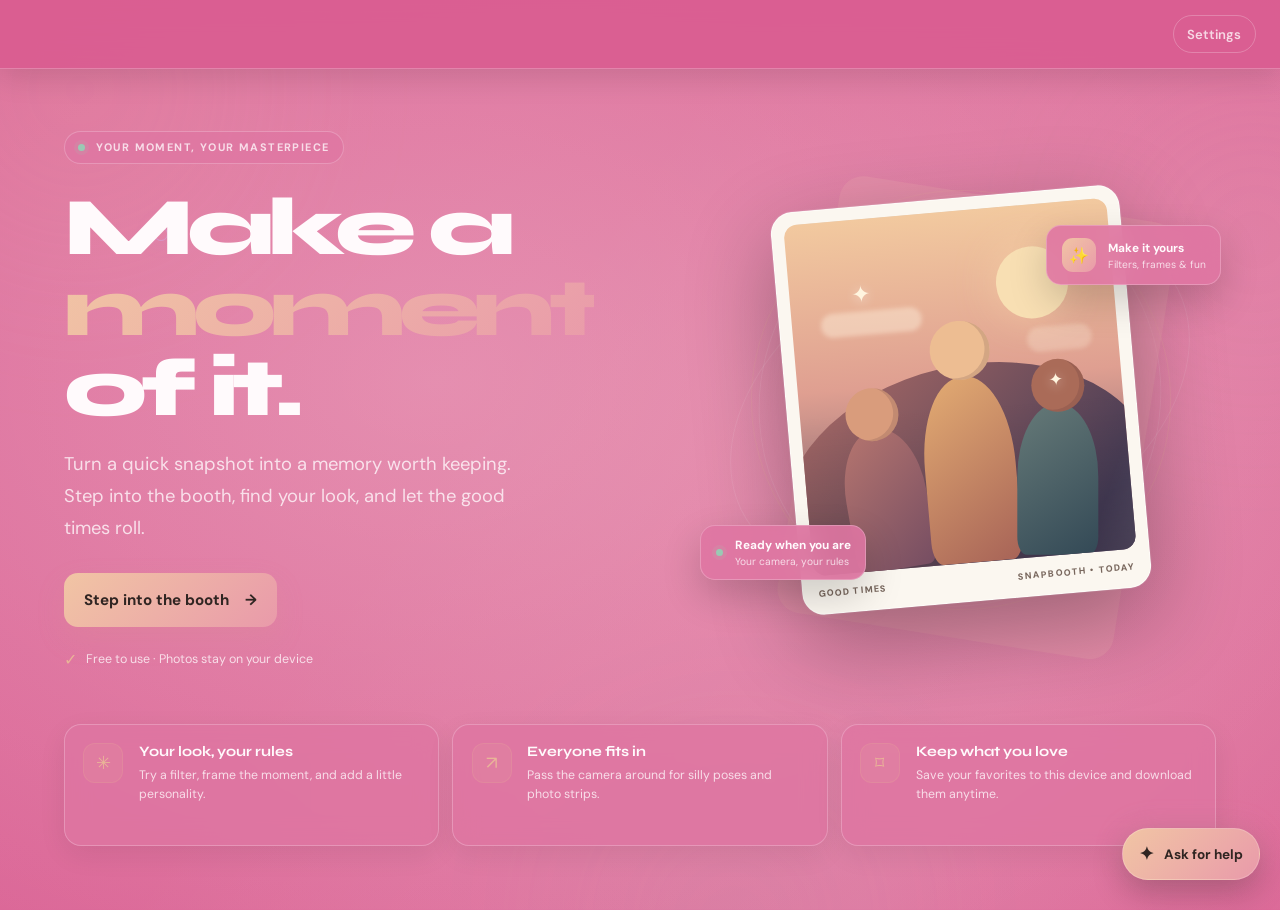
==== commit f279fef1: "Simplify landing header settings" ====
--- a/index.html
+++ b/index.html
@@ -14,9 +14,9 @@
   <link rel="preconnect" href="https://fonts.googleapis.com" />
   <link rel="preconnect" href="https://fonts.gstatic.com" crossorigin />
   <link href="https://fonts.googleapis.com/css2?family=Syne:wght@400;600;700;800&family=DM+Sans:ital,opsz,wght@0,9..40,300;0,9..40,400;0,9..40,500;1,9..40,300&display=swap" rel="stylesheet" />
-  <link rel="stylesheet" href="style.css?v=20261016.15" />
+  <link rel="stylesheet" href="style.css?v=20261016.16" />
 </head>
-<body>
+<body class="landing-home">
 <a class="skip-link" href="#main-content">Skip to content</a>
 
 <!-- ═══════════════════ PRELOADER ═══════════════════ -->
@@ -28,53 +28,46 @@
   </div>
 </div>
 
-<!-- ═══════════════════ NAVIGATION ═══════════════════ -->
-<nav id="main-nav" role="navigation" aria-label="Main navigation">
-  <div class="nav-inner">
-    <a href="./index.html" class="nav-logo" aria-label="SnapBooth home">📸 <span>SnapBooth</span></a>
-    <ul class="nav-links" role="list">
-      <li><a href="./index.html" class="nav-link active">Home</a></li>
-      <li><a href="./studio.html#booth" class="nav-link">Studio</a></li>
-      <li><a href="./gallery.html" class="nav-link">Gallery</a></li>
-      <li><a href="./studio.html#about" class="nav-link">About</a></li>
-    </ul>
-    <div class="nav-actions">
-      <details class="theme-settings" id="theme-settings">
-        <summary aria-label="Open landing page theme settings" title="Theme settings"><span aria-hidden="true">◐</span> Theme</summary>
-        <div class="theme-settings-panel">
-          <label for="landing-color">Background color</label>
-          <div class="theme-color-row">
-            <input id="landing-color" type="color" value="#d95d91" aria-label="Choose page background color" />
-            <span id="landing-color-value">#D95D91</span>
+<!-- Landing page settings -->
+<header id="main-nav" class="settings-bar" aria-label="Page settings">
+  <div class="settings-bar-inner">
+    <details class="theme-settings" id="theme-settings">
+      <summary aria-label="Open settings" title="Settings">Settings</summary>
+      <div class="theme-settings-panel">
+        <h2 class="settings-panel-title">Theme</h2>
+        <label for="landing-color">Background color</label>
+        <div class="theme-color-row">
+          <input id="landing-color" type="color" value="#d95d91" aria-label="Choose page background color" />
+          <span id="landing-color-value">#D95D91</span>
+        </div>
+        <label for="landing-text-color">Text color</label>
+        <div class="theme-color-row">
+          <input id="landing-text-color" type="color" value="#fffafc" aria-label="Choose page text color" />
+          <span id="landing-text-color-value">Auto</span>
+          <button class="theme-auto" id="landing-text-auto" type="button">Auto</button>
+        </div>
+        <div class="theme-swatches" role="group" aria-label="Suggested page background colors">
+          <button type="button" data-theme-preset="#d95d91" aria-label="Pink theme" title="Pink"></button>
+          <button type="button" data-theme-preset="#8b6ac8" aria-label="Lavender theme" title="Lavender"></button>
+          <button type="button" data-theme-preset="#4c9b88" aria-label="Mint theme" title="Mint"></button>
+          <button type="button" data-theme-preset="#d68b4f" aria-label="Peach theme" title="Peach"></button>
+          <button type="button" data-theme-preset="#5278b8" aria-label="Blue theme" title="Blue"></button>
+          <button type="button" data-theme-preset="#111014" aria-label="Black theme" title="Black"></button>
+          <button type="button" data-theme-preset="#f6f3ef" aria-label="White theme" title="White"></button>
+        </div>
+        <button class="theme-reset" id="theme-reset" type="button">Reset to pink</button>
+        <div class="settings-menu-section">
+          <h3>Quick links</h3>
+          <div class="settings-page-links">
+            <a href="./studio.html#booth">Studio</a>
+            <a href="./gallery.html">Gallery</a>
+            <a href="./studio.html#about">About</a>
           </div>
-          <label for="landing-text-color">Text color</label>
-          <div class="theme-color-row">
-            <input id="landing-text-color" type="color" value="#fffafc" aria-label="Choose landing page letter color" />
-            <span id="landing-text-color-value">Auto</span>
-            <button class="theme-auto" id="landing-text-auto" type="button">Auto</button>
-          </div>
-          <div class="theme-swatches" role="group" aria-label="Suggested page background colors">
-            <button type="button" data-theme-preset="#d95d91" aria-label="Pink theme" title="Pink"></button>
-            <button type="button" data-theme-preset="#8b6ac8" aria-label="Lavender theme" title="Lavender"></button>
-            <button type="button" data-theme-preset="#4c9b88" aria-label="Mint theme" title="Mint"></button>
-            <button type="button" data-theme-preset="#d68b4f" aria-label="Peach theme" title="Peach"></button>
-            <button type="button" data-theme-preset="#5278b8" aria-label="Blue theme" title="Blue"></button>
-            <button type="button" data-theme-preset="#111014" aria-label="Black theme" title="Black"></button>
-            <button type="button" data-theme-preset="#f6f3ef" aria-label="White theme" title="White"></button>
-          </div>
-          <button class="theme-reset" id="theme-reset" type="button">Reset to pink</button>
         </div>
-      </details>
-    </div>
-    <button class="nav-burger" id="nav-burger" aria-label="Open menu" aria-expanded="false">☰</button>
+      </div>
+    </details>
   </div>
-  <div class="nav-mobile-menu" id="nav-mobile-menu" aria-hidden="true">
-    <a href="./index.html" class="mob-link">🏠 Home</a>
-    <a href="./studio.html#booth" class="mob-link">📸 Studio</a>
-    <a href="./gallery.html" class="mob-link">🖼️ Gallery</a>
-    <a href="./studio.html#about" class="mob-link">ℹ️ About</a>
-  </div>
-</nav>
+</header>
 
 <main id="main-content" tabindex="-1">
 <!-- ═══════════════════ LANDING PAGE ═══════════════════ -->
@@ -91,6 +84,9 @@
       <p class="hero-badge"><span class="hero-badge-dot" aria-hidden="true"></span> YOUR MOMENT, YOUR MASTERPIECE</p>
       <h1 class="hero-title">Make a <span class="gradient-text">moment</span> of it.</h1>
       <p class="hero-sub">Turn a quick snapshot into a memory worth keeping. Step into the booth, find your look, and let the good times roll.</p>
+      <div class="hero-actions">
+        <a class="btn-primary hero-btn" href="./studio.html#booth">Step into the booth <span aria-hidden="true">&rarr;</span></a>
+      </div>
       <p class="hero-proof"><span class="proof-icon" aria-hidden="true">&#10003;</span> Free to use &middot; Photos stay on your device</p>
     </div>
 
@@ -143,30 +139,8 @@
 
 </main>
 
-<!-- ═══════════════════ FOOTER ═══════════════════ -->
-<footer class="site-footer" role="contentinfo" aria-label="Site footer">
-  <div class="footer-inner">
-    <div class="footer-brand">
-      <div class="footer-logo">📸 SnapBooth</div>
-      <p>Premium photobooth experience in your browser.</p>
-    </div>
-    <div class="footer-links" aria-label="Footer links">
-      <h4>Quick Links</h4>
-      <a href="./index.html">Home</a>
-      <a href="./studio.html#booth">Studio</a>
-      <a href="./gallery.html">Gallery</a>
-      <a href="./studio.html#about">About</a>
-    </div>
-    <div class="footer-note">
-      <h4>Your photos, your device</h4>
-      <p>Saved locally in this browser. Download a copy whenever you like.</p>
-    </div>
-  </div>
-  <div class="footer-bottom">
-    <p>© <span id="copyright-year">2026</span> SnapBooth · Made for good memories.</p>
-  </div>
-</footer>
 
-<script type="module" src="site.js?v=20261016.16"></script>
+
+<script type="module" src="site.js?v=20261016.17"></script>
 </body>
 </html>
--- a/style.css
+++ b/style.css
@@ -2619,3 +2619,54 @@
 body.light-mode #main-nav { background: color-mix(in srgb, var(--landing-bg) 92%, transparent); }
 #main-nav .nav-logo { color: var(--landing-foreground); -webkit-text-fill-color: var(--landing-foreground); }
 #main-nav .nav-cta { background: var(--landing-foreground); color: var(--landing-bg); }
+
+/* Compact landing header: keep Settings at the top without the site navigation. */
+body.landing-home { --nav-h: 68px; }
+#main-nav.settings-bar { padding-bottom: 0; }
+.settings-bar-inner {
+  display: flex;
+  align-items: center;
+  justify-content: flex-end;
+  width: min(1360px, 100%);
+  height: var(--nav-h);
+  margin: 0 auto;
+  padding: 0 1.5rem;
+}
+.settings-bar .theme-settings-panel {
+  right: 0;
+  max-height: calc(100dvh - 5.5rem);
+  overflow-y: auto;
+}
+.settings-panel-title {
+  margin: 0 0 0.85rem;
+  font-family: var(--font-display);
+  font-size: 1.05rem;
+  font-weight: 800;
+}
+.settings-menu-section {
+  margin-top: 0.9rem;
+  padding-top: 0.75rem;
+  border-top: 1px solid var(--c-border);
+}
+.settings-menu-section h3 {
+  margin-bottom: 0.4rem;
+  color: var(--c-text-muted);
+  font-size: 0.7rem;
+  font-weight: 800;
+  letter-spacing: 0.07em;
+  text-transform: uppercase;
+}
+.settings-page-links { display: grid; gap: 0.15rem; }
+.settings-page-links a {
+  padding: 0.38rem 0.5rem;
+  border-radius: 8px;
+  color: var(--c-text);
+  font-size: 0.82rem;
+}
+.settings-page-links a:hover,
+.settings-page-links a:focus-visible { background: var(--c-surface2); }
+@media (max-width: 768px) {
+  #main-nav.settings-bar { padding-bottom: 0; }
+  .settings-bar-inner { height: 68px; padding: 0 0.75rem; }
+  .settings-bar .theme-settings-panel { right: 0; width: min(250px, calc(100vw - 1.5rem)); }
+}
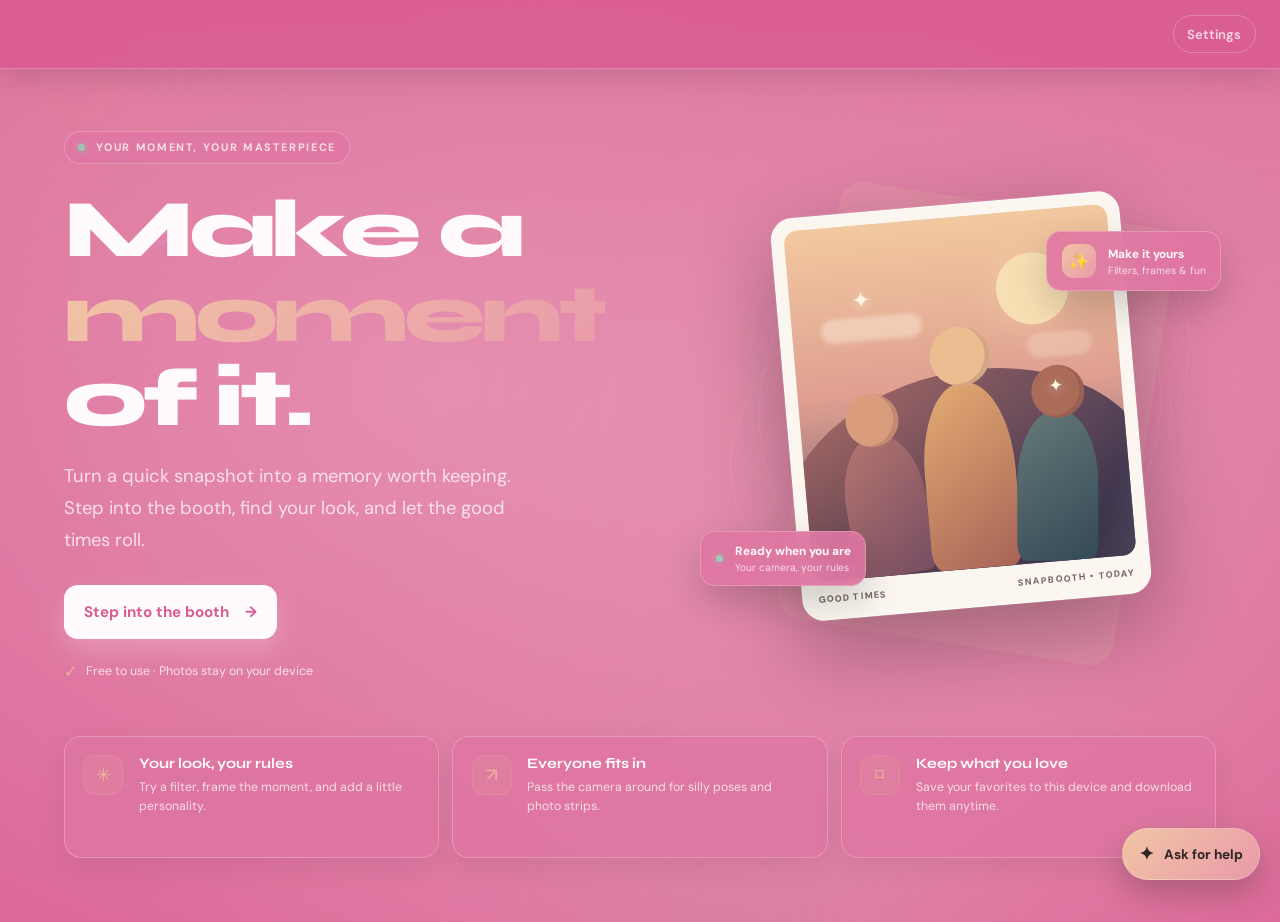
==== commit 1d10f4f0: "Refine landing page typography and transitions" ====
--- a/index.html
+++ b/index.html
@@ -1,5 +1,5 @@
   <!DOCTYPE html>
-<html lang="en">
+<html lang="en" class="landing-home">
 <head>
   <meta charset="UTF-8" />
   <meta name="viewport" content="width=device-width, initial-scale=1.0, viewport-fit=cover" />
@@ -14,7 +14,7 @@
   <link rel="preconnect" href="https://fonts.googleapis.com" />
   <link rel="preconnect" href="https://fonts.gstatic.com" crossorigin />
   <link href="https://fonts.googleapis.com/css2?family=Syne:wght@400;600;700;800&family=DM+Sans:ital,opsz,wght@0,9..40,300;0,9..40,400;0,9..40,500;1,9..40,300&display=swap" rel="stylesheet" />
-  <link rel="stylesheet" href="style.css?v=20261016.16" />
+  <link rel="stylesheet" href="style.css?v=20261016.17" />
 </head>
 <body class="landing-home">
 <a class="skip-link" href="#main-content">Skip to content</a>
--- a/style.css
+++ b/style.css
@@ -2670,3 +2670,28 @@
   .settings-bar-inner { height: 68px; padding: 0 0.75rem; }
   .settings-bar .theme-settings-panel { right: 0; width: min(250px, calc(100vw - 1.5rem)); }
 }
+
+/* Refine the landing hero while preserving its existing structure and CTA. */
+html.landing-home { scroll-padding-top: 70px; }
+.hero-badge { letter-spacing: 0.15em; }
+.hero-title { line-height: 1.03; letter-spacing: -0.052em; }
+.hero-btn {
+  background: var(--landing-foreground);
+  color: var(--landing-bg);
+  box-shadow: 0 12px 28px color-mix(in srgb, var(--landing-foreground) 22%, transparent);
+}
+.hero-btn:hover {
+  background: color-mix(in srgb, var(--landing-foreground) 90%, var(--landing-bg));
+  box-shadow: 0 16px 34px color-mix(in srgb, var(--landing-foreground) 28%, transparent);
+}
+
+/* Use cross-document transitions where supported, with a quiet reduced-motion fallback. */
+@view-transition { navigation: auto; }
+::view-transition-old(root) { animation: landingPageOut 180ms ease both; }
+::view-transition-new(root) { animation: landingPageIn 240ms ease both; }
+@keyframes landingPageOut { to { opacity: 0; } }
+@keyframes landingPageIn { from { opacity: 0; } to { opacity: 1; } }
+@media (prefers-reduced-motion: reduce) {
+  ::view-transition-old(root),
+  ::view-transition-new(root) { animation-duration: 1ms; }
+}
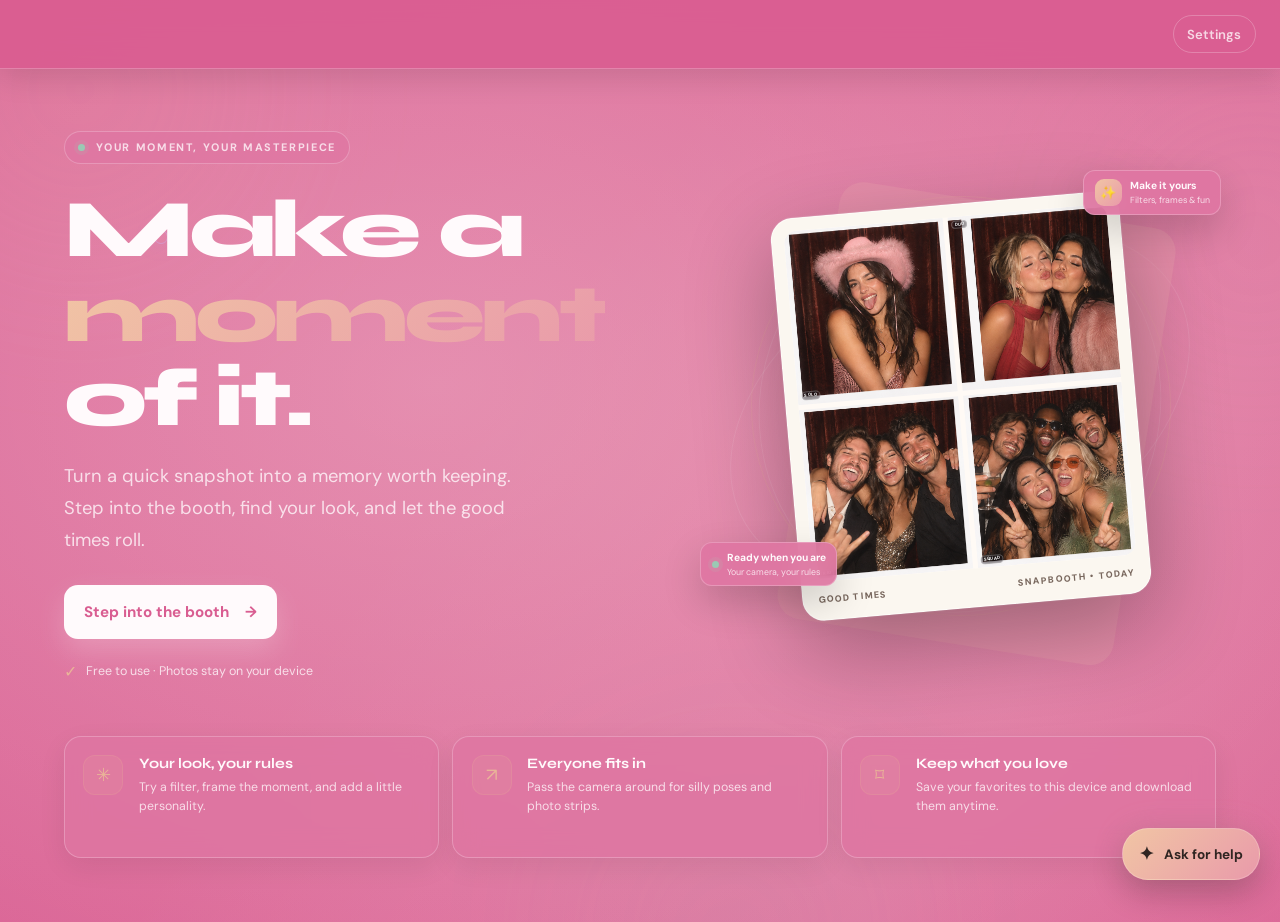
==== commit 2a3cdbd8: "Update SnapBooth prototype for deployment" ====
--- a/index.html
+++ b/index.html
@@ -14,7 +14,7 @@
   <link rel="preconnect" href="https://fonts.googleapis.com" />
   <link rel="preconnect" href="https://fonts.gstatic.com" crossorigin />
   <link href="https://fonts.googleapis.com/css2?family=Syne:wght@400;600;700;800&family=DM+Sans:ital,opsz,wght@0,9..40,300;0,9..40,400;0,9..40,500;1,9..40,300&display=swap" rel="stylesheet" />
-  <link rel="stylesheet" href="style.css?v=20261016.17" />
+  <link rel="stylesheet" href="style.css?v=20261017.59" />
 </head>
 <body class="landing-home">
 <a class="skip-link" href="#main-content">Skip to content</a>
@@ -61,7 +61,7 @@
           <div class="settings-page-links">
             <a href="./studio.html#booth">Studio</a>
             <a href="./gallery.html">Gallery</a>
-            <a href="./studio.html#about">About</a>
+            <a href="./about.html">About</a>
           </div>
         </div>
       </div>
@@ -90,20 +90,16 @@
       <p class="hero-proof"><span class="proof-icon" aria-hidden="true">&#10003;</span> Free to use &middot; Photos stay on your device</p>
     </div>
 
-    <div class="hero-visual" role="img" aria-label="A playful photo booth snapshot of friends celebrating together">
+    <div class="hero-visual" aria-label="A playful photo booth snapshot of friends celebrating together">
       <div class="hero-orbit orbit-one" aria-hidden="true"></div>
       <div class="hero-orbit orbit-two" aria-hidden="true"></div>
       <div class="hero-photo-shadow" aria-hidden="true"></div>
       <div class="hero-photo-card" aria-hidden="true">
-        <div class="hero-photo-image">
-          <span class="hero-photo-sun"></span>
-          <span class="hero-photo-cloud cloud-one"></span>
-          <span class="hero-photo-cloud cloud-two"></span>
-          <span class="hero-person person-one"></span>
-          <span class="hero-person person-two"></span>
-          <span class="hero-person person-three"></span>
-          <span class="hero-photo-sparkle sparkle-one">&#10022;</span>
-          <span class="hero-photo-sparkle sparkle-two">&#10022;</span>
+        <div class="hero-photo-grid" role="img" aria-label="Photobooth poses for solo, duo, trio, and squad">
+          <div class="hero-shot solo"><span>SOLO</span></div>
+          <div class="hero-shot duo"><span>DUO</span></div>
+          <div class="hero-shot trio"><span>TRIO</span></div>
+          <div class="hero-shot squad"><span>SQUAD</span></div>
         </div>
         <div class="hero-photo-caption"><span>GOOD TIMES</span><span>SNAPBOOTH &bull; TODAY</span></div>
       </div>
@@ -141,6 +137,6 @@
 
 
 
-<script type="module" src="site.js?v=20261016.17"></script>
+<script type="module" src="site.js?v=20261017.28"></script>
 </body>
 </html>
--- a/style.css
+++ b/style.css
@@ -492,6 +492,38 @@
   box-shadow: 0 0 18px rgba(255,244,163,0.34);
 }
 .face-focus-toggle:focus-visible { outline: 2px solid #fff4a3; outline-offset: 3px; }
+.camera-utility-controls {
+  position: absolute;
+  left: 50%;
+  bottom: 0.9rem;
+  z-index: 12;
+  display: flex;
+  align-items: center;
+  gap: 0.5rem;
+  transform: translateX(-50%);
+}
+.camera-utility-controls .icon-btn {
+  width: 46px;
+  height: 46px;
+  flex: 0 0 46px;
+  color: #fff;
+  border-color: rgba(255,255,255,0.34);
+  background: rgba(16,13,23,0.76);
+  box-shadow: 0 5px 18px rgba(0,0,0,0.28);
+  backdrop-filter: blur(9px);
+  touch-action: manipulation;
+}
+.camera-utility-controls .icon-btn:hover { background: rgba(30,25,40,0.92); }
+.camera-utility-controls .camera-toggle-btn[aria-pressed="true"] { color: #f6b6d8; }
+.camera-utility-controls .icon-btn:focus-visible { outline: 2px solid #fff; outline-offset: 3px; }
+.camera-utility-controls .capture-btn {
+  width: 64px;
+  height: 64px;
+  flex: 0 0 64px;
+  margin: 0 0.25rem;
+}
+.camera-utility-controls .capture-dot { width: 40px; height: 40px; }
+.camera-utility-controls .capture-btn:focus-visible { outline: 2px solid #fff; outline-offset: 4px; }
 .face-focus-status {
   position: absolute; left: 0.85rem; bottom: 0.85rem; z-index: 8;
   max-width: calc(100% - 5rem); padding: 0.5rem 0.7rem;
@@ -520,6 +552,28 @@
   pointer-events: none; opacity: 0;
 }
 .countdown-display.visible { opacity: 1; }
+.capture-progress {
+  position: absolute;
+  top: 0.85rem;
+  left: 50%;
+  z-index: 9;
+  display: grid;
+  width: min(260px, calc(100% - 6.5rem));
+  gap: 0.4rem;
+  padding: 0.55rem 0.75rem;
+  border: 1px solid rgba(255,255,255,0.25);
+  border-radius: 999px;
+  background: rgba(16,13,23,0.78);
+  color: #fff;
+  text-align: center;
+  font-size: 0.72rem;
+  font-weight: 700;
+  transform: translateX(-50%);
+  backdrop-filter: blur(10px);
+  pointer-events: none;
+}
+.capture-progress-track { height: 4px; overflow: hidden; border-radius: 999px; background: rgba(255,255,255,0.24); }
+.capture-progress-track > span { display: block; width: 0; height: 100%; border-radius: inherit; background: var(--c-accent); transition: width 220ms ease; }
 .flash-overlay {
   position: absolute; inset: 0; z-index: 7;
   background: #fff; opacity: 0; pointer-events: none;
@@ -551,18 +605,18 @@
 
 /* Ordered photo output above the camera */
 .shot-sequence {
-  width: min(100%, 760px);
+  width: min(100%, 620px);
   flex: 0 0 auto;
-  padding: 0.75rem 0.9rem 0.55rem;
+  padding: 0.4rem 0.6rem 0.25rem;
   border: 1px solid rgba(255,255,255,0.09);
   border-radius: 18px;
   background: linear-gradient(135deg, rgba(167,139,250,0.1), rgba(19,19,31,0.78) 42%);
   box-shadow: 0 12px 30px rgba(0,0,0,0.16), inset 0 1px rgba(255,255,255,0.04);
 }
-.shot-sequence-header { display: flex; align-items: center; justify-content: space-between; gap: 0.75rem; margin-bottom: 0.45rem; }
-.shot-sequence-header h2 { font-size: 0.77rem; font-weight: 800; letter-spacing: 0.08em; text-transform: uppercase; }
-.shot-sequence-header p { margin-top: 0.18rem; color: var(--c-text-muted); font-size: 0.68rem; }
-.sequence-viewer-hint { display: inline-block; margin-top: 0.18rem; color: var(--c-text-muted); font-size: 0.65rem; }
+.shot-sequence-header { display: flex; align-items: center; justify-content: space-between; gap: 0.75rem; margin-bottom: 0.12rem; }
+.shot-sequence-header h2 { font-size: 0.7rem; font-weight: 800; letter-spacing: 0.08em; text-transform: uppercase; }
+.shot-sequence-header p { margin-top: 0.1rem; color: var(--c-text-muted); font-size: 0.62rem; }
+.sequence-viewer-hint { display: inline-block; margin-top: 0.1rem; color: var(--c-text-muted); font-size: 0.6rem; }
 .sequence-clear {
   padding: 0.35rem 0.65rem;
   border: 1px solid var(--c-border);
@@ -574,7 +628,7 @@
 }
 .sequence-clear:hover:not(:disabled) { color: var(--c-text); border-color: var(--c-accent); }
 .sequence-clear:disabled { opacity: 0.45; cursor: not-allowed; }
-.sequence-empty { padding: 0.5rem 0.1rem 0.65rem; color: var(--c-text-muted); font-size: 0.75rem; }
+.sequence-empty { padding: 0.25rem 0.1rem 0.35rem; color: var(--c-text-muted); font-size: 0.68rem; }
 .shot-sequence.has-photos .sequence-empty { display: none; }
 .shot-sequence .strip-preview {
   display: flex;
@@ -582,9 +636,9 @@
   justify-content: flex-start;
   width: 100%;
   max-width: none;
-  min-height: 78px;
-  gap: 0.55rem;
-  padding: 0.15rem 0.1rem 0.55rem;
+  min-height: 48px;
+  gap: 0.35rem;
+  padding: 0.05rem 0.1rem 0.2rem;
   overflow-x: auto;
   overscroll-behavior-inline: contain;
   scrollbar-width: thin;
@@ -592,8 +646,8 @@
 }
 .shot-sequence-item {
   position: relative;
-  flex: 0 0 94px;
-  height: 70px;
+  flex: 0 0 58px;
+  height: 42px;
   overflow: hidden;
   border: 1px solid rgba(255,255,255,0.2);
   border-radius: 10px;
@@ -936,15 +990,14 @@
 .theme-graduation .theme-overlay { color: #fff; background: linear-gradient(transparent, rgba(0,100,0,0.5)); }
 .theme-corporate .theme-overlay { color: #fff; background: linear-gradient(transparent, rgba(0,50,150,0.5)); }
 
-/* Frame borders on camera-wrap */
-.frame-polaroid { border: 12px solid #fff !important; border-bottom-width: 40px !important; box-shadow: 0 6px 30px rgba(0,0,0,0.3) !important; }
-.frame-hearts { box-shadow: 0 0 0 6px #f472b6, 0 0 0 10px rgba(244,114,182,0.3) !important; }
-.frame-stars { box-shadow: 0 0 0 6px #fbbf24, 0 0 0 10px rgba(251,191,36,0.3) !important; }
-.frame-floral { box-shadow: 0 0 0 6px #86efac, 0 0 0 10px rgba(134,239,172,0.3) !important; }
-.frame-rainbow { box-shadow: 0 0 0 5px #ff4d6d, 0 0 0 9px #ff9f1c, 0 0 0 13px #ffe66d, 0 0 0 17px #54d68c, 0 0 0 21px #38bdf8, 0 0 0 25px #8b5cf6 !important; }
-.frame-film { border: 9px solid #242127 !important; box-shadow: 0 0 0 3px #f8e7b0, 0 12px 30px rgba(0,0,0,0.32) !important; }
-.frame-confetti::after { border: 6px dotted #ff4d6d !important; box-shadow: inset 0 0 0 4px rgba(255,183,3,0.58) !important; }
-.frame-gold { box-shadow: 0 0 0 6px #d4af37, 0 0 0 10px rgba(212,175,55,0.34) !important; }
+/* Refined live preview frame overlays. */
+.camera-wrap::after { box-sizing: border-box; }
+.frame-editorial::after { inset: 12px; border: 1px solid rgba(255,255,255,0.9); border-radius: 3px; box-shadow: 0 0 0 1px rgba(22,18,24,0.2), inset 0 0 0 1px rgba(255,255,255,0.18); }
+.frame-film::after { inset: 0; border: 14px solid #17151a; border-inline-width: 11px; border-radius: 8px; box-shadow: inset 0 0 0 1px rgba(255,255,255,0.72); background: radial-gradient(circle, #e9e2d6 0 2px, transparent 2.5px) 0 4px / 13px 13px repeat-x, radial-gradient(circle, #e9e2d6 0 2px, transparent 2.5px) 0 calc(100% - 4px) / 13px 13px repeat-x; }
+.frame-polaroid::after { inset: 0; border: 10px solid #fff; border-bottom-width: 38px; border-radius: 4px; box-shadow: 0 10px 30px rgba(0,0,0,0.22), inset 0 0 0 1px rgba(20,20,20,0.08); }
+.frame-glam::after { inset: 9px; border: 2px solid #f1d89a; border-radius: 10px; box-shadow: inset 0 0 0 2px rgba(241,216,154,0.32), 0 0 18px rgba(241,216,154,0.24); }
+.frame-botanical::after { inset: 10px; border: 1px solid rgba(237,244,220,0.9); border-radius: 4px 24px 4px 24px; box-shadow: inset 0 0 0 4px rgba(36,62,46,0.18); background: radial-gradient(ellipse at 2% 2%, rgba(226,239,202,0.86) 0 3px, transparent 4px), radial-gradient(ellipse at 98% 98%, rgba(226,239,202,0.86) 0 3px, transparent 4px); }
+.frame-celebration::after { inset: 8px; border: 2px solid rgba(255,238,211,0.92); border-radius: 14px; box-shadow: inset 0 0 0 5px rgba(231,173,119,0.25), 0 0 0 1px rgba(30,20,30,0.18); background: linear-gradient(135deg, transparent 47%, rgba(255,230,193,0.9) 49% 51%, transparent 53%) 10px 10px / 15px 15px no-repeat, linear-gradient(225deg, transparent 47%, rgba(255,230,193,0.9) 49% 51%, transparent 53%) calc(100% - 10px) calc(100% - 10px) / 15px 15px no-repeat; }
 
 /* ══════════════════════════════════════════
    RESPONSIVE BREAKPOINTS
@@ -1296,8 +1349,10 @@
   position: relative;
   isolation: isolate;
   background:
-    radial-gradient(ellipse at 50% 28%, rgba(117,86,190,0.12), transparent 38rem),
-    linear-gradient(180deg, rgba(255,255,255,0.012), transparent 40%);
+    radial-gradient(ellipse at 12% 12%, rgba(244,114,182,0.13), transparent 34rem),
+    radial-gradient(ellipse at 88% 24%, rgba(139,122,220,0.16), transparent 40rem),
+    radial-gradient(ellipse at 50% 100%, rgba(238,190,152,0.055), transparent 38rem),
+    linear-gradient(180deg, #15121d 0%, #101018 52%, #14111b 100%);
 }
 .booth-section::before {
   content: '';
@@ -1309,6 +1364,34 @@
   background-image: radial-gradient(rgba(255,255,255,0.12) 0.7px, transparent 0.7px);
   background-size: 24px 24px;
   mask-image: linear-gradient(to bottom, transparent, #000 18%, #000 80%, transparent);
+}
+.booth-section::after {
+  content: '';
+  position: absolute;
+  inset: -8rem -6vw;
+  z-index: -1;
+  pointer-events: none;
+  opacity: 0.48;
+  filter: blur(30px);
+  background:
+    radial-gradient(ellipse at 18% 30%, rgba(245,123,177,0.22), transparent 24rem),
+    radial-gradient(ellipse at 84% 46%, rgba(145,128,226,0.22), transparent 28rem);
+  animation: studioAmbientDrift 28s ease-in-out infinite alternate;
+}
+body.light-mode .booth-section {
+  background:
+    radial-gradient(ellipse at 12% 12%, rgba(246,177,211,0.24), transparent 34rem),
+    radial-gradient(ellipse at 88% 24%, rgba(183,174,241,0.2), transparent 40rem),
+    linear-gradient(180deg, #fbf6fa 0%, #f4f2f8 58%, #faf5f2 100%);
+}
+body.light-mode .booth-section::before { opacity: 0.22; background-image: radial-gradient(rgba(65,48,74,0.16) 0.7px, transparent 0.7px); }
+body.light-mode .booth-section::after { opacity: 0.36; }
+@keyframes studioAmbientDrift {
+  from { transform: translate3d(-1.5%, -0.5%, 0) scale(0.98); }
+  to { transform: translate3d(1.5%, 0.8%, 0) scale(1.04); }
+}
+@media (prefers-reduced-motion: reduce) {
+  .booth-section::after { animation: none; }
 }
 .booth-layout {
   position: relative;
@@ -1838,6 +1921,18 @@
   border-radius: 13px;
   background: linear-gradient(180deg, #f2c99f 0%, #df9f91 48%, #725b6d 100%);
 }
+.hero-photo-image img { display: block; width: 100%; height: 100%; min-height: 320px; object-fit: cover; object-position: center 40%; }
+.hero-photo-image::before { content: none; }
+.hero-photo-image::after { background: linear-gradient(180deg, transparent 55%, rgba(32,25,35,0.2)), linear-gradient(112deg, transparent 30%, rgba(255,255,255,0.22) 50%, transparent 70%); }
+.hero-photo-grid { display: grid; grid-template-columns: repeat(2,minmax(0,1fr)); gap: 5px; aspect-ratio: .92; overflow: hidden; border-radius: 13px; background: #fffaf5; }
+.hero-shot { position: relative; min-width: 0; min-height: 0; overflow: hidden; background-image: url('./assets/landing-contact-sheet.png'); background-repeat: no-repeat; background-size: 200% 200%; transition: transform 220ms ease, filter 220ms ease; }
+.hero-shot:hover { z-index: 1; filter: saturate(1.12); transform: scale(1.035); }
+.hero-shot.solo { background-position: left top; }
+.hero-shot.duo { background-size: 184% 200%; background-position: 96% top; }
+.hero-shot.trio { background-position: left bottom; }
+.hero-shot.squad { background-position: right bottom; }
+.hero-shot span { position: absolute; left: .24rem; bottom: .22rem; padding: .07rem .13rem; border: 1px solid rgba(255,255,255,.28); border-radius: 999px; background: rgba(30,20,28,.38); color: #fff; font-size: .28rem; font-weight: 700; letter-spacing: .06em; line-height: 1; text-shadow: 0 1px 4px rgba(0,0,0,.6); }
+.hero-shot.duo span { top: .22rem; bottom: auto; }
 .hero-photo-image::before {
   content: '';
   position: absolute;
@@ -1882,22 +1977,22 @@
   z-index: 3;
   display: flex;
   align-items: center;
-  gap: 0.75rem;
-  padding: 0.75rem 0.9rem;
+  gap: 0.5rem;
+  padding: 0.5rem 0.65rem;
   border: 1px solid var(--c-border);
-  border-radius: 15px;
+  border-radius: 12px;
   background: color-mix(in srgb, var(--c-surface) 90%, transparent);
   box-shadow: 0 16px 38px rgba(0,0,0,0.18);
   backdrop-filter: blur(14px);
   color: var(--c-text);
-  font-size: 0.75rem;
-}
-.float-top { top: 13%; right: -1%; animation: floatCard 5.8s ease-in-out infinite; }
-.float-icon { display: grid; place-items: center; width: 34px; height: 34px; border-radius: 11px; color: #372623; background: var(--c-grad); font-size: 1rem; }
+  font-size: 0.65rem;
+}
+.float-top { top: 0; right: -1%; animation: floatCard 5.8s ease-in-out infinite; }
+.float-icon { display: grid; place-items: center; width: 27px; height: 27px; border-radius: 9px; color: #372623; background: var(--c-grad); font-size: 0.82rem; }
 .hero-float-card strong, .hero-float-card small { display: block; }
-.hero-float-card strong { font-size: 0.74rem; }
-.hero-float-card small { margin-top: 2px; color: var(--c-text-muted); font-size: 0.64rem; }
-.float-bottom { bottom: 12%; left: -1%; padding: 0.7rem 0.9rem; animation: floatCard 6.4s ease-in-out -2.5s infinite; }
+.hero-float-card strong { font-size: 0.64rem; }
+.hero-float-card small { margin-top: 2px; color: var(--c-text-muted); font-size: 0.55rem; }
+.float-bottom { bottom: 12%; left: -1%; padding: 0.48rem 0.65rem; animation: floatCard 6.4s ease-in-out -2.5s infinite; }
 .feature-grid, .features-grid { width: min(100%, 1210px); max-width: 1210px; }
 .features-grid { grid-template-columns: repeat(3, minmax(0,1fr)); gap: 0.8rem; }
 .feature-card {
@@ -2015,8 +2110,11 @@
   .hero-visual { width: 100%; min-height: min(92vw, 380px); }
   .hero-photo-card { width: min(60%, 260px); padding: 9px 9px 0; border-radius: 17px; }
   .hero-photo-caption { padding: 8px 2px 10px; font-size: 0.48rem; }
-  .hero-float-card { padding: 0.6rem 0.7rem; }
-  .float-top { top: 12%; right: 1%; }
+  .hero-float-card { gap: 0.42rem; padding: 0.4rem 0.52rem; }
+  .hero-float-card strong { font-size: 0.58rem; }
+  .hero-float-card small { font-size: 0.5rem; }
+  .float-icon { width: 23px; height: 23px; font-size: 0.72rem; }
+  .float-top { top: 0; right: 1%; }
   .float-bottom { bottom: 9%; left: 0; }
   .features-grid { grid-template-columns: 1fr; max-width: 480px; }
   .feature-card { min-height: 0; padding: 0.95rem; }
@@ -2350,6 +2448,12 @@
 .assistant-message { max-width: 88%; padding: 0.7rem 0.85rem; border-radius: 15px; font-size: 0.82rem; line-height: 1.55; white-space: pre-wrap; overflow-wrap: anywhere; }
 .assistant-message-bot { align-self: flex-start; border: 1px solid var(--c-border); border-bottom-left-radius: 5px; background: var(--c-surface2); }
 .assistant-message-user { align-self: flex-end; border-bottom-right-radius: 5px; background: var(--c-grad); color: #302522; }
+.assistant-typing { display: inline-flex; align-items: center; gap: 0.35rem; color: var(--c-text-muted); }
+.assistant-typing-dots { display: inline-flex; align-items: center; gap: 3px; height: 1em; }
+.assistant-typing-dots i { width: 4px; height: 4px; border-radius: 50%; background: currentColor; animation: assistantTyping 1s ease-in-out infinite; }
+.assistant-typing-dots i:nth-child(2) { animation-delay: 0.14s; }
+.assistant-typing-dots i:nth-child(3) { animation-delay: 0.28s; }
+@keyframes assistantTyping { 0%, 60%, 100% { opacity: 0.35; transform: translateY(0); } 30% { opacity: 1; transform: translateY(-3px); } }
 .assistant-suggestions { display: flex; flex-wrap: wrap; gap: 0.45rem; padding: 0 1rem 0.75rem; }
 .assistant-suggestions button { padding: 0.42rem 0.6rem; border: 1px solid var(--c-border); border-radius: 999px; color: var(--c-text-muted); font-size: 0.68rem; }
 .assistant-suggestions button:hover { border-color: var(--c-accent); color: var(--c-text); }
@@ -2365,7 +2469,7 @@
   .help-assistant { right: 0.75rem; bottom: 0.75rem; }
   .assistant-panel { width: calc(100vw - 1.5rem); height: min(520px, calc(100dvh - 6.5rem)); }
 }
-@media (prefers-reduced-motion: reduce) { .assistant-panel { animation: none; } }
+@media (prefers-reduced-motion: reduce) { .assistant-panel, .assistant-typing-dots i { animation: none; } }
 
 /* Gentle motion across the landing page */
 .landing-bg .orb { opacity: 0.19; animation: orbFloat 16s ease-in-out infinite; }
@@ -2409,6 +2513,54 @@
 
 /* Make multi-shot results easy to review before saving the finished strip. */
 .result-review-grid, .result-final { width: 100%; min-width: 0; }
+.result-inner.with-photo-editor { display: grid; grid-template-columns: minmax(0,1.2fr) minmax(290px,0.8fr); grid-template-areas: 'title title' 'preview editor' 'actions actions'; align-items: start; gap: 1rem; width: min(1080px,calc(100vw - 2rem)); max-width: 1080px; max-height: calc(100vh - 2rem); max-height: calc(100dvh - 2rem); overflow: auto; padding: clamp(1rem,2.5vw,1.6rem); }
+.result-inner.with-photo-editor .result-title { grid-area: title; justify-self: center; text-align: center; }
+.result-inner.with-photo-editor .result-review-grid { grid-area: preview; min-width: 0; align-self: center; }
+.result-inner.with-photo-editor .photo-editor { grid-area: editor; align-self: stretch; }
+.result-inner.with-photo-editor .result-actions { grid-area: actions; }
+.result-inner.with-photo-editor .result-canvas-wrap { display: flex; max-height: 58vh; justify-content: center; background: #131116; }
+.result-inner.with-photo-editor #result-canvas { width: auto; max-width: 100%; max-height: 58vh; object-fit: contain; }
+.result-inner.with-photo-editor.has-multiple-shots .result-review-grid { grid-template-columns: minmax(0,0.8fr) minmax(0,1.2fr); }
+.photo-editor { width: 100%; padding: 1rem; border: 1px solid color-mix(in srgb,var(--c-accent) 22%,var(--c-border)); border-radius: 20px; background: linear-gradient(150deg,color-mix(in srgb,var(--c-surface) 96%,transparent),color-mix(in srgb,var(--c-surface2) 92%,transparent)); box-shadow: 0 16px 40px rgba(0,0,0,.14); }
+.photo-editor-header { display: flex; align-items: center; justify-content: space-between; gap: .7rem; margin-bottom: 1rem; }
+.photo-editor-eyebrow { margin: 0 0 .2rem; color: var(--c-accent2); font-size: .59rem; font-weight: 800; letter-spacing: .17em; }
+.photo-editor h3 { margin: 0; font: 700 1.15rem/1.15 var(--font-display); }
+.editor-reset { padding: .4rem .65rem; border: 1px solid var(--c-border); border-radius: 999px; background: transparent; color: var(--c-text-muted); font: 600 .72rem var(--font-body); cursor: pointer; }
+.editor-reset:hover { border-color: var(--c-accent); color: var(--c-text); }
+.photo-editor-controls { display: flex; flex-direction: column; gap: .9rem; }
+.editor-group { min-width: 0; margin: 0; padding: 0; border: 0; }
+.editor-group legend { margin-bottom: .4rem; color: var(--c-text-muted); font-size: .68rem; font-weight: 800; letter-spacing: .07em; text-transform: uppercase; }
+.editor-option-row { display: flex; flex-wrap: wrap; gap: .38rem; }
+.editor-option { display: inline-flex; min-width: 48px; min-height: 48px; flex-direction: column; align-items: center; justify-content: center; gap: .22rem; padding: .28rem .38rem; border: 1px solid var(--c-border); border-radius: 11px; background: color-mix(in srgb,var(--c-bg) 74%,transparent); color: var(--c-text-muted); font: 600 .63rem var(--font-body); cursor: pointer; transition: transform 150ms ease,border-color 150ms ease,background 150ms ease,color 150ms ease; }
+.editor-option:hover { transform: translateY(-2px); border-color: color-mix(in srgb,var(--c-accent) 58%,var(--c-border)); color: var(--c-text); }
+.editor-option.active { border-color: var(--c-accent); background: color-mix(in srgb,var(--c-accent) 14%,var(--c-surface)); color: var(--c-text); box-shadow: 0 0 0 2px color-mix(in srgb,var(--c-accent) 13%,transparent); }
+.editor-swatch { display: block; width: 29px; height: 24px; border: 1px solid rgba(255,255,255,.17); border-radius: 7px; background: linear-gradient(140deg,#d88b93,#72556f); }
+.swatch-original { background: linear-gradient(140deg,#d69a79,#85556a 55%,#40354a); }
+.swatch-warm { background: linear-gradient(140deg,#ffd39c,#c07854 55%,#6e473f); }
+.swatch-bw { background: linear-gradient(140deg,#f1f1ee,#898989 55%,#292929); }
+.swatch-vintage { background: linear-gradient(140deg,#dbc69b,#9b755b 55%,#51464a); }
+.swatch-dreamy { background: linear-gradient(140deg,#f7c7d8,#bd9acb 55%,#8294b3); }
+.swatch-pink { background: linear-gradient(140deg,#ffbad5,#ef6e9f); }
+.swatch-lavender { background: linear-gradient(140deg,#d9c8ff,#8f72d1); }
+.swatch-celebrate { background: linear-gradient(140deg,#ffd36f,#f17d8b 55%,#8b6ac8); }
+.swatch-white { background: linear-gradient(135deg,#fff,#e3dcd3); }
+.swatch-gold { background: linear-gradient(135deg,#f7e6a4,#bb8735); }
+.editor-emoji { width: 42px; min-width: 42px; min-height: 42px; padding: .2rem; font-size: 1.25rem; }
+.editor-strip-layouts { display: grid; grid-template-columns: repeat(3,minmax(0,1fr)); gap: .38rem; }
+.editor-strip-layout { min-width: 0; min-height: 65px; justify-content: space-between; padding: .35rem; }
+.editor-strip-layout .strip-layout-preview { width: 100%; height: 35px; }
+.editor-strip-layout .strip-layout-preview-classic, .editor-strip-layout .strip-layout-preview-film { width: 44%; }
+.editor-strip-layout .strip-layout-preview-polaroid { width: 48%; }
+.output-date-toggle { position: relative; display: flex; min-height: 48px; align-items: center; gap: .65rem; padding: .55rem .65rem; border: 1px solid var(--c-border); border-radius: 12px; color: var(--c-text); cursor: pointer; }
+.output-date-toggle input { position: absolute; width: 1px; height: 1px; opacity: 0; }
+.output-date-toggle > span:last-child { display: grid; gap: .15rem; }
+.output-date-toggle strong { font-size: .72rem; }
+.output-date-toggle small { color: var(--c-text-muted); font-size: .62rem; }
+.editor-switch { position: relative; flex: 0 0 34px; width: 34px; height: 20px; border-radius: 99px; background: var(--c-surface2); transition: background 160ms ease; }
+.editor-switch::after { position: absolute; top: 3px; left: 3px; width: 14px; height: 14px; border-radius: 50%; background: #fff; content: ''; transition: transform 160ms ease; }
+.output-date-toggle input:checked + .editor-switch { background: var(--c-accent); }
+.output-date-toggle input:checked + .editor-switch::after { transform: translateX(14px); }
+.output-date-toggle:focus-within { outline: 2px solid var(--c-accent); outline-offset: 2px; }
 .result-inner.has-multiple-shots {
   width: min(1000px, calc(100vw - 2rem));
   max-width: 1000px;
@@ -2438,24 +2590,38 @@
 .result-inner.has-multiple-shots .result-canvas-wrap { display: flex; justify-content: center; height: min(54vh, 620px); }
 .result-inner.has-multiple-shots #result-canvas { width: 100%; height: 100%; max-height: none; object-fit: contain; }
 .result-close {
-  position: absolute;
-  top: 0.75rem;
-  right: 0.75rem;
-  z-index: 2;
+  position: fixed;
+  top: max(0.85rem, env(safe-area-inset-top));
+  right: max(0.85rem, env(safe-area-inset-right));
+  z-index: 901;
   display: grid;
-  width: 2.25rem;
-  height: 2.25rem;
+  width: 3rem;
+  height: 3rem;
   place-items: center;
-  border: 1px solid var(--c-border);
+  border: 2px solid rgba(255,255,255,0.92);
   border-radius: 50%;
-  background: var(--c-surface2);
-  color: var(--c-text);
-  font-size: 1.45rem;
+  background: #d95d91;
+  color: #fff;
+  font-size: 2rem;
+  font-weight: 700;
   line-height: 1;
-  transition: transform var(--transition), background var(--transition), border-color var(--transition);
-}
-.result-close:hover { transform: rotate(90deg); background: var(--c-accent); border-color: var(--c-accent); color: #fff; }
+  box-shadow: 0 6px 24px rgba(0,0,0,0.42);
+  transition: transform var(--transition), background var(--transition), box-shadow var(--transition);
+}
+.result-close:hover { transform: scale(1.08); background: #b9416e; box-shadow: 0 8px 28px rgba(0,0,0,0.5); }
+.result-close:focus-visible { outline: 3px solid #fff; outline-offset: 3px; }
 @media (max-width: 600px) {
+  .result-inner.with-photo-editor { grid-template-columns: minmax(0,1fr); grid-template-areas: 'title' 'preview' 'editor' 'actions'; width: min(700px,calc(100vw - 1rem)); max-height: calc(100dvh - 1rem); padding: 0.85rem; gap: 0.75rem; }
+  .result-inner.with-photo-editor .result-review-grid { width: min(100%,420px); justify-self: center; }
+  .result-inner.with-photo-editor.has-multiple-shots .result-review-grid { grid-template-columns: 1fr; gap: .7rem; }
+  .result-inner.with-photo-editor .result-canvas-wrap, .result-inner.with-photo-editor #result-canvas { max-height: 36vh; }
+  .photo-editor { padding: 0.8rem; }
+  .photo-editor-controls { gap: 0.7rem; }
+  .editor-option-row { gap: .3rem; }
+  .editor-option { min-width: 44px; min-height: 45px; padding-inline: .3rem; }
+  .editor-strip-layouts { grid-template-columns: repeat(5,minmax(0,1fr)); gap: .25rem; }
+  .editor-strip-layout { min-height: 59px; padding: .22rem; font-size: .55rem; }
+  .editor-strip-layout .strip-layout-preview { height: 29px; }
   .result-inner.has-multiple-shots { width: min(700px, calc(100vw - 1rem)); padding: 1rem; gap: 0.8rem; }
   .result-inner.has-multiple-shots .result-review-grid { grid-template-columns: 1fr; gap: 0.8rem; }
   .result-inner.has-multiple-shots .result-canvas-wrap { height: 34vh; }
@@ -2604,6 +2770,40 @@
   .sequence-viewer-figure img.is-changing { animation: none !important; transition: none !important; }
 }
 
+/* Personal studio wordmark and live local date. */
+#main-nav .nav-logo.studio-brand { gap: 0.7rem; }
+#main-nav .studio-brand-name {
+  background: linear-gradient(110deg, #fff8fc 0%, #ffe0ee 55%, #fff8fc 100%);
+  background-clip: text;
+  -webkit-background-clip: text;
+  color: transparent;
+  -webkit-text-fill-color: transparent;
+  font-family: 'Pacifico', cursive;
+  font-size: 1.55rem;
+  font-weight: 400;
+  letter-spacing: 0;
+  line-height: 1.2;
+}
+#main-nav .studio-brand-date {
+  padding-left: 0.7rem;
+  border-left: 1px solid var(--c-border);
+  color: var(--c-text-muted);
+  -webkit-text-fill-color: var(--c-text-muted);
+  font-family: var(--font-body);
+  font-size: 0.68rem;
+  font-weight: 600;
+  letter-spacing: 0.025em;
+  white-space: nowrap;
+}
+@media (max-width: 768px) {
+  #main-nav .nav-logo.studio-brand { gap: 0.45rem; }
+  #main-nav .studio-brand-name { font-size: 1.34rem; }
+  #main-nav .studio-brand-date { padding-left: 0.45rem; font-size: 0.62rem; }
+}
+@media (max-width: 380px) {
+  #main-nav .studio-brand-date { font-size: 0.56rem; }
+}
+
 /* Keep the landing page theme visible in the top navigation as well. */
 #main-nav {
   --landing-bg: #d95d91;
@@ -2695,3 +2895,506 @@
   ::view-transition-old(root),
   ::view-transition-new(root) { animation-duration: 1ms; }
 }
+
+/* Choose the finished photo-strip arrangement in the Studio. */
+.strip-layout-list {
+  display: grid;
+  grid-template-columns: repeat(2, minmax(0, 1fr));
+  gap: 0.4rem;
+}
+.strip-layout-btn {
+  display: flex;
+  min-width: 0;
+  min-height: 76px;
+  flex-direction: column;
+  align-items: stretch;
+  justify-content: space-between;
+  gap: 0.35rem;
+  padding: 0.45rem;
+  border: 1px solid var(--c-border);
+  border-radius: 10px;
+  background: var(--c-surface2);
+  color: var(--c-text-muted);
+  text-align: left;
+  transition: border-color var(--transition), background var(--transition), color var(--transition), transform var(--transition);
+}
+.strip-layout-btn:hover { border-color: var(--c-accent); color: var(--c-text); transform: translateY(-1px); }
+.strip-layout-btn.active {
+  border-color: var(--c-accent);
+  background: color-mix(in srgb, var(--c-accent) 14%, var(--c-surface2));
+  color: var(--c-text);
+  box-shadow: 0 0 0 1px color-mix(in srgb, var(--c-accent) 20%, transparent);
+}
+.strip-layout-preview {
+  display: grid;
+  width: 100%;
+  height: 40px;
+  gap: 2px;
+  padding: 3px;
+  overflow: hidden;
+  border-radius: 5px;
+  background: #d9c9c5;
+}
+.strip-layout-preview i { display: block; min-width: 0; min-height: 0; border-radius: 2px; background: #d95d91; }
+.strip-layout-preview-classic,
+.strip-layout-preview-film {
+  width: 42%;
+  justify-self: center;
+  grid-template-columns: 1fr;
+  grid-template-rows: repeat(3, 1fr);
+}
+.strip-layout-preview-horizontal { grid-template-columns: repeat(3, 1fr); grid-template-rows: 1fr; }
+.strip-layout-preview-grid { grid-template-columns: repeat(2, 1fr); grid-template-rows: repeat(2, 1fr); }
+.strip-layout-preview-film { background: #302c35; }
+.strip-layout-preview-film i { background: #f6ead9; }
+.strip-layout-preview-polaroid {
+  width: 48%;
+  justify-self: center;
+  grid-template-columns: 1fr;
+  grid-template-rows: 1fr 1fr;
+  padding: 3px 3px 8px;
+  background: #fffaf3;
+}
+.strip-layout-name { font-size: 0.7rem; font-weight: 700; line-height: 1.1; }
+.strip-layout-section > .hint-text { margin-top: 0.55rem; }
+.strip-layout-btn:focus-visible { outline: 2px solid var(--c-accent); outline-offset: 2px; }
+@media (prefers-reduced-motion: reduce) {
+  .strip-layout-btn { transition: none; }
+}
+
+/* Final phone pass: protect tap targets and keep capture/result controls within reach. */
+@media (max-width: 600px) {
+  #main-nav:not(.settings-bar) .nav-inner { gap: 0.35rem; padding-inline: max(0.65rem, env(safe-area-inset-left)); }
+  #main-nav:not(.settings-bar) .nav-actions { gap: 0.25rem; }
+  #main-nav:not(.settings-bar) .nav-actions .nav-cta { display: none !important; }
+  #main-nav:not(.settings-bar) #theme-toggle,
+  #main-nav:not(.settings-bar) #sound-toggle { width: 44px; height: 44px; flex: 0 0 44px; }
+  #main-nav:not(.settings-bar) .nav-link { display: flex; align-items: center; min-height: 44px; }
+  .booth-center { gap: 0.6rem; }
+  .shot-sequence { padding: 0.4rem 0.55rem 0.2rem; }
+  .shot-sequence-header { gap: 0.45rem; margin-bottom: 0.15rem; }
+  .shot-sequence-header h2 { font-size: 0.7rem; }
+  .shot-sequence-header p, .sequence-viewer-hint { font-size: 0.6rem; }
+  .sequence-viewer-hint { display: none; }
+  .sequence-empty { padding: 0.25rem 0.05rem 0.2rem; font-size: 0.68rem; }
+  .shot-sequence .strip-preview { min-height: 50px; gap: 0.35rem; padding-bottom: 0.3rem; }
+  .shot-sequence-item { flex-basis: 66px; height: 48px; }
+  .camera-wrap { max-height: min(58vh, 460px); max-height: min(58svh, 460px); }
+  .capture-controls { min-height: 84px; padding-bottom: max(0.4rem, env(safe-area-inset-bottom)); }
+  .capture-controls .icon-btn { width: 48px; height: 48px; flex: 0 0 48px; }
+  .result-panel { overscroll-behavior: contain; }
+  .result-inner { gap: 0.85rem; padding: 1rem; }
+  .result-title { font-size: 1.2rem; text-align: center; }
+  .result-actions { display: grid; grid-template-columns: repeat(2, minmax(0, 1fr)); gap: 0.5rem; }
+  .result-actions button { width: 100%; min-height: 48px; justify-content: center; padding-inline: 0.55rem; font-size: 0.82rem; }
+  .result-actions [data-action="retake"] { grid-column: 1 / -1; }
+}
+
+/* Soft glass control panels frame the camera on desktop and stack on phones. */
+.booth-layout {
+  grid-template-columns: minmax(190px, 225px) minmax(0, 1fr) minmax(190px, 225px);
+  align-items: center;
+}
+.booth-sidebar .panel-section {
+  border-color: rgba(255,255,255,0.12);
+  background: linear-gradient(145deg, rgba(255,255,255,0.11), rgba(255,255,255,0.035));
+  box-shadow: 0 14px 38px rgba(0,0,0,0.14), inset 0 1px rgba(255,255,255,0.11);
+  backdrop-filter: blur(18px) saturate(135%);
+  -webkit-backdrop-filter: blur(18px) saturate(135%);
+}
+.booth-sidebar .strip-layout-btn,
+.booth-sidebar .mode-btn,
+.booth-sidebar .cd-btn,
+.booth-sidebar .frame-btn,
+.booth-sidebar .effect-btn,
+.booth-sidebar .filter-btn {
+  background-color: rgba(255,255,255,0.07);
+}
+.booth-sidebar .strip-layout-btn.active,
+.booth-sidebar .mode-btn.active,
+.booth-sidebar .cd-btn.active,
+.booth-sidebar .frame-btn.active,
+.booth-sidebar .effect-btn.active,
+.booth-sidebar .filter-btn.active {
+  background-color: color-mix(in srgb, var(--c-accent) 23%, rgba(255,255,255,0.08));
+}
+body.light-mode .booth-sidebar .panel-section {
+  border-color: rgba(48,38,66,0.12);
+  background: linear-gradient(145deg, rgba(255,255,255,0.72), rgba(255,255,255,0.38));
+  box-shadow: 0 14px 38px rgba(46,35,78,0.08), inset 0 1px rgba(255,255,255,0.75);
+}
+@media (max-width: 1100px) {
+  .booth-layout { grid-template-columns: minmax(170px, 205px) minmax(0, 1fr); }
+}
+@media (max-width: 768px) {
+  .booth-layout { grid-template-columns: minmax(0, 1fr); align-items: stretch; }
+  .booth-sidebar .panel-section { backdrop-filter: blur(14px); -webkit-backdrop-filter: blur(14px); }
+}
+
+/* Keep the live preview large when fullscreen is used on shorter screens. */
+#booth.booth-fullscreen .booth-layout {
+  grid-template-columns: minmax(145px, 175px) minmax(0, 1fr) minmax(145px, 175px);
+  gap: 0.55rem;
+}
+#booth.booth-fullscreen .booth-sidebar { gap: 0.45rem; padding: 0; }
+#booth.booth-fullscreen .booth-sidebar .panel-section { padding: 0.55rem; border-radius: 13px; }
+#booth.booth-fullscreen .booth-sidebar .panel-title { margin-bottom: 0.45rem; font-size: 0.63rem; }
+#booth.booth-fullscreen .frame-btn { min-height: 48px; }
+#booth.booth-fullscreen .frame-swatch { height: 25px; }
+#booth.booth-fullscreen .mode-grid,
+#booth.booth-fullscreen .strip-layout-list,
+#booth.booth-fullscreen .frame-list { gap: 0.28rem; }
+#booth.booth-fullscreen .strip-layout-btn { min-height: 54px; gap: 0.2rem; padding: 0.28rem; }
+#booth.booth-fullscreen .strip-layout-preview { height: 28px; }
+#booth.booth-fullscreen .strip-layout-name,
+#booth.booth-fullscreen .hint-text { font-size: 0.62rem; }
+#booth.booth-fullscreen .mode-btn,
+#booth.booth-fullscreen .cd-btn,
+#booth.booth-fullscreen .frame-btn,
+#booth.booth-fullscreen .effect-btn { min-height: 32px; padding: 0.3rem; font-size: 0.66rem; }
+#booth.booth-fullscreen .filter-btn { min-height: 34px; padding: 0.25rem; font-size: 0.65rem; }
+#booth.booth-fullscreen .filter-preview { width: 30px; height: 23px; }
+#booth.booth-fullscreen .booth-center { gap: 0.45rem; }
+#booth.booth-fullscreen .booth-center::before,
+#booth.booth-fullscreen .keyboard-hints { display: none; }
+#booth.booth-fullscreen .shot-sequence { width: min(100%, 620px); padding: 0.3rem 0.5rem 0.2rem; }
+#booth.booth-fullscreen .shot-sequence .strip-preview { min-height: 40px; padding-bottom: 0.15rem; }
+#booth.booth-fullscreen .shot-sequence-item { flex-basis: 50px; height: 36px; }
+#booth.booth-fullscreen .capture-controls { gap: 0.65rem; padding: 0.35rem 0.7rem; }
+#booth.booth-fullscreen .capture-btn { width: 60px; height: 60px; }
+#booth.booth-fullscreen .capture-dot { width: 38px; height: 38px; }
+@media (max-width: 1100px) and (min-width: 769px) {
+  #booth.booth-fullscreen .booth-layout { grid-template-columns: minmax(125px, 150px) minmax(0, 1fr) minmax(125px, 150px); }
+  #booth.booth-fullscreen .right-panel { grid-column: auto; display: flex !important; max-height: 100%; overflow-y: auto; }
+}
+@media (max-width: 768px) {
+  #booth.booth-fullscreen { overflow-y: auto; }
+  #booth.booth-fullscreen .booth-layout { grid-template-columns: minmax(0, 1fr); gap: 0.5rem; }
+  #booth.booth-fullscreen .booth-center { order: 0; }
+  #booth.booth-fullscreen .booth-layout .left-panel { order: 1; }
+  #booth.booth-fullscreen .booth-layout .right-panel { order: 2; }
+  #booth.booth-fullscreen .camera-wrap {
+    width: min(100%, 62dvh);
+    height: min(48dvh, 420px);
+    min-height: 210px;
+    flex: none;
+    aspect-ratio: 4 / 3;
+  }
+  #booth.booth-fullscreen .booth-sidebar { display: grid !important; grid-template-columns: repeat(2, minmax(0, 1fr)); }
+}
+
+/* Small visual samples make the frame finishes easy to recognize. */
+.booth-sidebar .frame-list { display: grid; grid-template-columns: repeat(2, minmax(0, 1fr)); gap: 0.45rem; }
+.booth-sidebar .frame-btn {
+  display: flex;
+  min-width: 0;
+  min-height: 72px;
+  flex-direction: column;
+  align-items: stretch;
+  justify-content: space-between;
+  gap: 0.4rem;
+  padding: 0.45rem;
+  border: 1px solid rgba(255,255,255,0.11);
+  border-radius: 11px;
+  background: rgba(255,255,255,0.045);
+  color: var(--c-text-muted);
+  font-size: 0.67rem;
+  text-align: left;
+}
+.booth-sidebar .frame-btn.active { border-color: color-mix(in srgb, var(--c-accent) 68%, transparent); color: var(--c-text); }
+.frame-swatch { position: relative; display: block; width: 100%; height: 36px; overflow: hidden; border-radius: 6px; background: linear-gradient(135deg, #b8a5a2, #ead7c6 48%, #817c85); }
+.frame-swatch::after { position: absolute; inset: 4px; border: 1px solid rgba(255,255,255,0.82); border-radius: 2px; content: ''; }
+.frame-swatch-none { background: linear-gradient(135deg, #d9c5b8, #756a72); }
+.frame-swatch-none::after { inset: 0; border: 0; background: linear-gradient(90deg, transparent 48%, rgba(255,255,255,0.22) 50%, transparent 52%); }
+.frame-swatch-editorial { background: linear-gradient(135deg, #c8beb8, #786f76); }
+.frame-swatch-editorial::after { inset: 5px; border: 1px solid #fff; }
+.frame-swatch-film { background: linear-gradient(135deg, #5d5555, #17151a); }
+.frame-swatch-film::after { inset: 0; border: 5px solid #17151a; background: radial-gradient(circle, #e9e2d6 0 1px, transparent 1.5px) 0 1px / 8px 8px repeat-x, radial-gradient(circle, #e9e2d6 0 1px, transparent 1.5px) 0 calc(100% - 1px) / 8px 8px repeat-x; }
+.frame-swatch-polaroid { background: linear-gradient(135deg, #b69e8f, #5d5555); }
+.frame-swatch-polaroid::after { inset: 3px 8px 2px; border: 3px solid #fff; border-bottom-width: 10px; border-radius: 1px; }
+.frame-swatch-glam { background: linear-gradient(135deg, #332a2a, #a78348 52%, #262121); }
+.frame-swatch-glam::after { inset: 4px; border: 1px solid #f1d89a; box-shadow: inset 0 0 0 2px rgba(241,216,154,0.38); }
+.frame-swatch-botanical { background: linear-gradient(135deg, #43584a, #b2b897 52%, #49554b); }
+.frame-swatch-botanical::after { inset: 4px; border: 1px solid #edf4dc; border-radius: 2px 12px; }
+.frame-swatch-celebration { background: linear-gradient(135deg, #e5b6a7, #8a5367 52%, #d5b47d); }
+.frame-swatch-celebration::after { inset: 4px; border: 2px solid rgba(255,238,211,0.95); border-radius: 6px; box-shadow: inset 0 0 0 3px rgba(231,173,119,0.35); }
+#booth.booth-fullscreen .booth-sidebar .frame-btn { min-height: 54px; gap: 0.25rem; padding: 0.3rem; }
+#booth.booth-fullscreen .frame-swatch { height: 23px; }
+body.light-mode .booth-sidebar .frame-btn { border-color: rgba(48,38,66,0.12); background: rgba(42,30,58,0.035); }
+
+/* Lively but restrained feedback across the camera studio controls. */
+.booth-sidebar .panel-section { animation: studioPanelArrive 460ms cubic-bezier(0.2,0.8,0.2,1) both; }
+.booth-sidebar .panel-section:nth-child(2) { animation-delay: 45ms; }
+.booth-sidebar .panel-section:nth-child(3) { animation-delay: 90ms; }
+.booth-sidebar .panel-section:nth-child(4) { animation-delay: 135ms; }
+.booth-sidebar .panel-section:nth-child(5) { animation-delay: 180ms; }
+.mode-btn, .cd-btn, .bg-btn, .frame-btn, .effect-btn, .filter-btn, .strip-layout-btn, .icon-btn, .face-focus-toggle {
+  transition: transform 170ms cubic-bezier(0.2,0.8,0.2,1), border-color 180ms ease, background-color 180ms ease, box-shadow 180ms ease, color 180ms ease;
+}
+.mode-btn:active, .cd-btn:active, .bg-btn:active, .frame-btn:active, .effect-btn:active, .filter-btn:active, .strip-layout-btn:active, .icon-btn:active, .face-focus-toggle:active { transform: scale(0.95); }
+.mode-btn.active, .cd-btn.active, .frame-btn.active, .effect-btn.active, .filter-btn.active, .strip-layout-btn.active { animation: studioSelectionPop 280ms cubic-bezier(0.2,0.8,0.2,1); }
+.booth-sidebar .panel-section:focus-within { box-shadow: 0 15px 38px rgba(0,0,0,0.2), 0 0 0 1px color-mix(in srgb, var(--c-accent) 24%, transparent), inset 0 1px rgba(255,255,255,0.07); }
+#booth.booth-fullscreen-fallback { position: fixed !important; inset: 0 !important; z-index: 2000 !important; }
+body.studio-fullscreen-fallback { overflow: hidden !important; }
+.camera-wrap::after { animation: studioCameraEdge 5s ease-in-out infinite; }
+.capture-btn:not(:disabled) .capture-ring { animation: ringPulse 1.8s ease-in-out infinite; }
+.countdown-display.visible { animation: countdownEnter 220ms cubic-bezier(0.2,0.8,0.2,1) both; }
+@keyframes studioPanelArrive { from { opacity: 0; transform: translateY(9px); } to { opacity: 1; transform: translateY(0); } }
+@keyframes studioSelectionPop { 0% { transform: scale(0.94); } 65% { transform: scale(1.035); } 100% { transform: scale(1); } }
+@keyframes studioCameraEdge { 0%,100% { opacity: 0.62; } 50% { opacity: 1; } }
+@keyframes countdownEnter { from { opacity: 0; transform: scale(0.68); } to { opacity: 1; transform: scale(1); } }
+@media (prefers-reduced-motion: reduce) {
+  .booth-sidebar .panel-section, .mode-btn, .cd-btn, .bg-btn, .frame-btn, .effect-btn, .filter-btn, .strip-layout-btn, .icon-btn, .face-focus-toggle,
+  .mode-btn.active, .cd-btn.active, .frame-btn.active, .effect-btn.active, .filter-btn.active, .strip-layout-btn.active,
+  .camera-wrap::after, .capture-ring, .countdown-display.visible { animation: none !important; transition: none !important; }
+}
+
+/* Match the fullscreen studio composition in the regular desktop view. */
+#booth:not(.booth-fullscreen) .booth-layout {
+  grid-template-columns: minmax(145px, 175px) minmax(0, 1fr) minmax(145px, 175px);
+  gap: 0.55rem;
+  align-items: center;
+  padding: 0.75rem clamp(0.65rem, 1.5vw, 1.25rem) 1rem;
+}
+#booth:not(.booth-fullscreen) .booth-sidebar { gap: 0.45rem; padding: 0; }
+#booth:not(.booth-fullscreen) .booth-sidebar .panel-section { padding: 0.55rem; border-radius: 13px; }
+#booth:not(.booth-fullscreen) .booth-sidebar .panel-title { margin-bottom: 0.45rem; font-size: 0.63rem; }
+#booth:not(.booth-fullscreen) .mode-grid,
+#booth:not(.booth-fullscreen) .strip-layout-list,
+#booth:not(.booth-fullscreen) .frame-list { gap: 0.28rem; }
+#booth:not(.booth-fullscreen) .strip-layout-btn { min-height: 54px; gap: 0.2rem; padding: 0.28rem; }
+#booth:not(.booth-fullscreen) .strip-layout-preview { height: 23px; }
+#booth:not(.booth-fullscreen) .strip-layout-name,
+#booth:not(.booth-fullscreen) .hint-text { font-size: 0.62rem; }
+#booth:not(.booth-fullscreen) .mode-btn,
+#booth:not(.booth-fullscreen) .cd-btn,
+#booth:not(.booth-fullscreen) .frame-btn,
+#booth:not(.booth-fullscreen) .effect-btn { min-height: 32px; padding: 0.3rem; font-size: 0.66rem; }
+#booth:not(.booth-fullscreen) .frame-btn { min-height: 54px; gap: 0.25rem; }
+#booth:not(.booth-fullscreen) .frame-swatch { height: 23px; }
+#booth:not(.booth-fullscreen) .filter-btn { min-height: 34px; padding: 0.25rem; font-size: 0.65rem; }
+#booth:not(.booth-fullscreen) .filter-preview { width: 30px; height: 23px; }
+#booth:not(.booth-fullscreen) .booth-center { gap: 0.45rem; }
+#booth:not(.booth-fullscreen) .booth-center::before,
+#booth:not(.booth-fullscreen) .keyboard-hints { display: none; }
+#booth:not(.booth-fullscreen) .shot-sequence { width: min(100%, 620px); padding: 0.3rem 0.5rem 0.2rem; }
+#booth:not(.booth-fullscreen) .shot-sequence .strip-preview { min-height: 40px; padding-bottom: 0.15rem; }
+#booth:not(.booth-fullscreen) .shot-sequence-item { flex-basis: 50px; height: 36px; }
+#booth:not(.booth-fullscreen) .camera-wrap { width: min(100%, 900px, 88dvh); max-width: 900px; max-height: none; }
+#booth:not(.booth-fullscreen) .capture-controls { display: none; }
+#booth:not(.booth-fullscreen) .capture-btn { width: 60px; height: 60px; }
+#booth:not(.booth-fullscreen) .capture-dot { width: 38px; height: 38px; }
+@media (max-width: 1100px) and (min-width: 769px) {
+  #booth:not(.booth-fullscreen) .booth-layout { grid-template-columns: minmax(125px, 150px) minmax(0, 1fr) minmax(125px, 150px); }
+  #booth:not(.booth-fullscreen) .right-panel { grid-column: auto; display: flex; max-height: calc(100dvh - var(--nav-h) - 1rem); overflow-y: auto; }
+}
+@media (max-width: 768px) {
+  #booth:not(.booth-fullscreen) .booth-layout { grid-template-columns: minmax(0, 1fr); gap: 0.85rem; padding: 0.5rem max(0.75rem, env(safe-area-inset-right)) 1.25rem max(0.75rem, env(safe-area-inset-left)); }
+  #booth:not(.booth-fullscreen) .booth-sidebar .panel-section { padding: 0.85rem; }
+  #booth:not(.booth-fullscreen) .camera-wrap { width: 100%; max-width: 760px; max-height: min(58svh, 460px); aspect-ratio: 4 / 3; }
+  #booth:not(.booth-fullscreen) .shot-sequence { width: 100%; }
+  #booth:not(.booth-fullscreen) .camera-utility-controls { bottom: max(0.75rem, env(safe-area-inset-bottom)); }
+}
+
+/* A warm, editorial home for the SnapBooth story and quick guide. */
+.about-page {
+  background:
+    radial-gradient(ellipse at 12% 18%, rgba(233,154,171,0.14), transparent 34rem),
+    radial-gradient(ellipse at 88% 34%, rgba(167,139,250,0.12), transparent 38rem),
+    var(--c-bg);
+}
+.about-main {
+  position: relative;
+  width: min(1180px, 100%);
+  margin-inline: auto;
+  padding: calc(var(--nav-h) + 4rem) clamp(1rem, 4vw, 2.5rem) 5rem;
+}
+.about-hero {
+  display: grid;
+  grid-template-columns: minmax(0, 1.1fr) minmax(280px, 0.9fr);
+  align-items: center;
+  gap: clamp(2rem, 7vw, 6rem);
+  min-height: 470px;
+  padding: clamp(1rem, 3vw, 2rem) 0 4rem;
+}
+.about-hero-copy { max-width: 590px; animation: aboutRise 650ms cubic-bezier(0.2,0.8,0.2,1) both; }
+.about-kicker { color: var(--c-accent2); font-size: 0.7rem; font-weight: 800; letter-spacing: 0.2em; }
+.about-hero h1 { margin: 1rem 0 1.2rem; font: 800 clamp(3.7rem, 8vw, 6.7rem)/0.94 var(--font-display); letter-spacing: -0.075em; }
+.about-hero h1 span { color: var(--c-accent); font-family: 'Pacifico', cursive; font-size: 0.92em; font-weight: 400; letter-spacing: -0.055em; }
+.about-lede { max-width: 48ch; color: var(--c-text-muted); font-size: clamp(1rem, 1.6vw, 1.15rem); line-height: 1.75; }
+.about-hero-actions { display: flex; align-items: center; gap: 0.8rem; flex-wrap: wrap; margin-top: 1.7rem; }
+.about-hero-actions .btn-primary, .about-hero-actions .btn-ghost { display: inline-flex; align-items: center; justify-content: center; min-height: 48px; padding: 0.75rem 1.15rem; border-radius: 999px; }
+.about-camera-art { position: relative; display: grid; min-height: 390px; place-items: center; isolation: isolate; animation: aboutRise 750ms 100ms cubic-bezier(0.2,0.8,0.2,1) both; }
+.about-camera-art::before { position: absolute; z-index: -1; width: min(92%, 380px); aspect-ratio: 1; border: 1px solid rgba(255,255,255,0.09); border-radius: 50%; background: radial-gradient(circle, rgba(233,154,171,0.16), rgba(167,139,250,0.08) 52%, transparent 70%); box-shadow: 0 0 90px rgba(233,154,171,0.1); content: ''; }
+.about-photo-card { width: min(72%, 280px); padding: 12px 12px 16px; border: 1px solid rgba(255,255,255,0.72); border-radius: 18px; background: #fffaf5; color: #3d3035; box-shadow: 0 28px 80px rgba(0,0,0,0.32); transform: rotate(-7deg); animation: aboutPhotoFloat 6s ease-in-out infinite; }
+.about-photo-art { position: relative; overflow: hidden; aspect-ratio: 0.82; border-radius: 9px; background: linear-gradient(160deg, #f3c4a4, #d98191 54%, #635a75); }
+.about-photo-art::before { position: absolute; inset: 48% -10% -20%; border-radius: 50% 50% 0 0; background: linear-gradient(145deg, #e4b081, #766078 75%); content: ''; }
+.about-photo-art::after { position: absolute; inset: 0; background: linear-gradient(115deg, transparent 35%, rgba(255,255,255,0.35) 50%, transparent 65%); background-size: 220% 100%; animation: aboutSheen 6s ease-in-out infinite; content: ''; }
+.about-photo-art span { position: absolute; z-index: 1; top: 12%; right: 14%; color: #fff0d4; font-size: 2rem; }
+.about-photo-art i, .about-photo-art b { position: absolute; z-index: 1; bottom: 0; width: 27%; height: 42%; border-radius: 48% 48% 10% 10%; background: linear-gradient(135deg, #ba7580, #65475f); }
+.about-photo-art i { left: 18%; transform: rotate(-6deg); }.about-photo-art b { right: 17%; height: 49%; background: linear-gradient(135deg, #e4ad73, #985968); transform: rotate(6deg); }
+.about-photo-caption { padding-top: 12px; font-size: 0.62rem; font-weight: 800; letter-spacing: 0.18em; text-align: center; }
+.about-spark, .about-stamp { position: absolute; color: #f4c8b4; text-shadow: 0 0 24px rgba(233,154,171,0.4); }
+.about-spark-one { top: 13%; left: 13%; font-size: 2rem; animation: aboutTwinkle 2.6s ease-in-out infinite; }
+.about-spark-two { right: 10%; bottom: 17%; font-size: 1.6rem; animation: aboutTwinkle 3.1s 0.6s ease-in-out infinite; }
+.about-stamp { top: 16%; right: 2%; padding: 0.65rem 0.9rem; border: 1px solid rgba(244,200,180,0.48); border-radius: 50%; font-size: 0.64rem; font-weight: 800; letter-spacing: 0.12em; line-height: 1.45; text-align: center; transform: rotate(12deg); }
+.about-values { display: grid; grid-template-columns: repeat(3, minmax(0,1fr)); gap: 1rem; }
+.about-value-card { min-height: 190px; padding: 1.35rem; border: 1px solid var(--c-border); border-radius: 18px; background: linear-gradient(145deg, color-mix(in srgb, var(--c-surface) 90%, transparent), color-mix(in srgb, var(--c-surface2) 72%, transparent)); box-shadow: 0 16px 40px rgba(0,0,0,0.1); transition: transform 220ms ease, border-color 220ms ease; }
+.about-value-card:hover { transform: translateY(-5px); border-color: color-mix(in srgb, var(--c-accent) 48%, transparent); }
+.about-value-icon { display: grid; width: 42px; height: 42px; margin-bottom: 1rem; place-items: center; border: 1px solid color-mix(in srgb, var(--c-accent) 30%, transparent); border-radius: 13px; background: color-mix(in srgb, var(--c-accent) 12%, transparent); color: var(--c-accent); font-size: 1.2rem; }
+.about-value-card h2, .about-privacy h2 { margin-bottom: 0.45rem; font: 700 1.05rem var(--font-display); }
+.about-value-card p, .about-how-intro > p:last-of-type, .about-steps p, .about-privacy p { color: var(--c-text-muted); font-size: 0.9rem; line-height: 1.7; }
+.about-history { padding: clamp(3.5rem,8vw,6rem) 0 1rem; }
+.about-history-heading { max-width: 720px; margin-bottom: 2.2rem; }
+.about-history-heading h2 { max-width: 16ch; margin: 0.65rem 0 0.75rem; font: 700 clamp(2.1rem,4.5vw,3.5rem)/1.03 var(--font-display); letter-spacing: -0.055em; }
+.about-history-heading > p:last-child { max-width: 58ch; color: var(--c-text-muted); line-height: 1.7; }
+.about-timeline { position: relative; display: grid; gap: 0.35rem; max-width: 900px; }
+.about-timeline::before { position: absolute; top: 1.3rem; bottom: 1.3rem; left: 6.8rem; width: 1px; background: linear-gradient(var(--c-accent2), color-mix(in srgb, var(--c-accent) 18%, transparent)); content: ''; }
+.about-timeline li { position: relative; display: grid; grid-template-columns: 6.8rem minmax(0,1fr); gap: 1.6rem; padding: 1.1rem 0; }
+.about-timeline li::before { position: absolute; top: 1.55rem; left: calc(6.8rem - 4px); width: 9px; height: 9px; border: 2px solid var(--c-bg); border-radius: 50%; background: var(--c-accent2); box-shadow: 0 0 0 1px color-mix(in srgb, var(--c-accent2) 55%, transparent); content: ''; }
+.about-timeline-year { color: var(--c-accent); font: 700 0.9rem var(--font-display); }
+.about-timeline h3 { margin-bottom: 0.35rem; font: 700 1.05rem var(--font-display); }
+.about-timeline p { max-width: 62ch; color: var(--c-text-muted); font-size: 0.9rem; line-height: 1.7; }
+.about-history-sources { margin-top: 1.5rem; color: var(--c-text-muted); font-size: 0.78rem; }
+.about-history-sources a { color: var(--c-accent); text-decoration: underline; text-underline-offset: 3px; }
+.feedback-section { padding-top: clamp(3rem,7vw,5rem); }
+.feedback-card { display: grid; grid-template-columns: minmax(0,0.85fr) minmax(0,1.15fr); gap: clamp(2rem,6vw,5rem); padding: clamp(1.25rem,4vw,3rem); border: 1px solid var(--c-border); border-radius: 26px; background: linear-gradient(145deg,color-mix(in srgb,var(--c-surface) 94%,transparent),color-mix(in srgb,var(--c-surface2) 78%,transparent)); box-shadow: 0 24px 70px rgba(0,0,0,.16); }
+.feedback-copy h2 { max-width: 12ch; margin: .7rem 0 1rem; font: 700 clamp(2rem,4vw,3.1rem)/1.05 var(--font-display); letter-spacing: -.05em; }
+.feedback-copy > p:last-child { max-width: 44ch; color: var(--c-text-muted); line-height: 1.75; }
+.feedback-form { display: grid; gap: .65rem; }
+.feedback-form label { margin-top: .35rem; font-size: .83rem; font-weight: 700; }
+.feedback-form label span { color: var(--c-text-muted); font-weight: 400; }
+.feedback-form input:not([type=hidden]), .feedback-form select, .feedback-form textarea { width: 100%; min-height: 48px; padding: .8rem .9rem; border: 1px solid var(--c-border); border-radius: 12px; outline: none; background: var(--c-bg); color: var(--c-text); font: inherit; }
+.feedback-form textarea { min-height: 130px; resize: vertical; }
+.feedback-form input:focus, .feedback-form select:focus, .feedback-form textarea:focus { border-color: var(--c-accent); box-shadow: 0 0 0 3px color-mix(in srgb,var(--c-accent) 17%,transparent); }
+.feedback-submit { display: flex; justify-content: center; align-items: center; gap: .6rem; min-height: 48px; margin-top: .5rem; }
+.feedback-status { min-height: 1.3em; color: var(--c-accent2); font-size: .85rem; }
+.feedback-honeypot { position: absolute; width: 1px; height: 1px; overflow: hidden; clip-path: inset(50%); white-space: nowrap; }
+@media (max-width: 800px) { .feedback-card { grid-template-columns: 1fr; gap: 1.5rem; } }
+@media (prefers-reduced-motion: reduce) { .feedback-card, .feedback-submit { scroll-behavior: auto; } }
+@keyframes aboutRise { from { opacity: 0; transform: translateY(18px); } to { opacity: 1; transform: translateY(0); } }
+@keyframes aboutPhotoFloat { 0%,100% { transform: rotate(-7deg) translateY(0); } 50% { transform: rotate(-4deg) translateY(-10px); } }
+@keyframes aboutSheen { 0%,35% { background-position: 130% 0; } 65%,100% { background-position: -130% 0; } }
+@keyframes aboutTwinkle { 0%,100% { opacity: 0.65; transform: scale(0.9) rotate(-8deg); } 50% { opacity: 1; transform: scale(1.12) rotate(8deg); } }
+body.about-page.light-mode { background: radial-gradient(ellipse at 12% 18%, rgba(233,154,171,0.16), transparent 34rem), radial-gradient(ellipse at 88% 34%, rgba(167,139,250,0.12), transparent 38rem), var(--c-bg); }
+body.light-mode .about-photo-card { box-shadow: 0 28px 80px rgba(67,48,59,0.2); }
+@media (max-width: 800px) {
+  .about-main { padding-top: calc(var(--nav-h) + 2.5rem); }
+  .about-hero { grid-template-columns: minmax(0,1fr); gap: 0.5rem; padding-bottom: 2.5rem; }
+  .about-hero-copy { max-width: 650px; }
+  .about-camera-art { min-height: 340px; }
+  .about-photo-card { width: min(58%, 240px); }
+  .about-history { padding-top: 2.5rem; }
+}
+@media (max-width: 480px) {
+  .about-main { padding-inline: 1rem; }
+  .about-hero h1 { font-size: clamp(3.25rem,16vw,4.5rem); }
+  .about-camera-art { min-height: 295px; }
+  .about-stamp { right: 0; }
+  .about-timeline::before { left: 4.6rem; }
+  .about-timeline li { grid-template-columns: 4.6rem minmax(0,1fr); gap: 1rem; }
+  .about-timeline li::before { left: calc(4.6rem - 4px); }
+}
+@media (prefers-reduced-motion: reduce) {
+  .about-hero-copy, .about-camera-art, .about-photo-card, .about-photo-art::after, .about-spark, .about-value-card { animation: none !important; transition: none !important; }
+}
+
+/* Gallery polish: clear collection header, compact tools, and tactile photo cards. */
+#gallery.gallery-section {
+  position: relative;
+  isolation: isolate;
+  padding-top: calc(var(--nav-h) + clamp(2.25rem, 6vw, 5rem));
+}
+#gallery.gallery-section::before {
+  position: absolute;
+  z-index: -1;
+  top: 0;
+  left: 50%;
+  width: min(100vw, 1500px);
+  height: 34rem;
+  background: radial-gradient(ellipse at 20% 10%, rgba(233,154,171,0.12), transparent 34%), radial-gradient(ellipse at 80% 22%, rgba(167,139,250,0.11), transparent 36%);
+  content: '';
+  pointer-events: none;
+  transform: translateX(-50%);
+}
+.gallery-heading { align-items: center; margin-bottom: 1.6rem; }
+.gallery-heading .section-header h1 { font-size: clamp(2.3rem, 5vw, 3.7rem); letter-spacing: -0.06em; }
+.gallery-heading .section-header > p:last-child { color: var(--c-text-muted); }
+.gallery-summary {
+  display: grid;
+  grid-template-columns: 2.2rem auto;
+  column-gap: 0.65rem;
+  row-gap: 0.12rem;
+  align-items: center;
+  min-width: 175px;
+  padding: 0.75rem 0.9rem;
+  border: 1px solid var(--c-border);
+  border-radius: 16px;
+  background: color-mix(in srgb, var(--c-surface) 82%, transparent);
+  box-shadow: 0 12px 34px rgba(0,0,0,0.1);
+}
+.gallery-summary-icon { grid-row: span 2; }
+.gallery-summary-note { grid-column: 2; }
+.gallery-controls {
+  padding: 0.65rem;
+  border-radius: 16px;
+  background: color-mix(in srgb, var(--c-surface) 78%, transparent);
+  box-shadow: 0 12px 30px rgba(0,0,0,0.08);
+  backdrop-filter: blur(14px);
+}
+.gallery-search-wrap, .gallery-filter-group, .gallery-sort-wrap .styled-select { border-radius: 11px; }
+.gallery-toolbar { min-height: 42px; margin-bottom: 1.2rem; }
+.gallery-toolbar-actions .btn-secondary, .gallery-toolbar-actions .btn-ghost { min-height: 40px; padding-inline: 0.85rem; border-radius: 11px; }
+.gallery-grid { align-items: start; gap: clamp(0.75rem, 1.6vw, 1.2rem); }
+.gallery-item {
+  overflow: hidden;
+  border: 1px solid color-mix(in srgb, var(--c-border) 82%, transparent);
+  border-radius: 19px;
+  box-shadow: 0 12px 34px rgba(0,0,0,0.1);
+  animation: galleryCardIn 380ms cubic-bezier(0.2,0.8,0.2,1);
+}
+.gallery-item:nth-child(3n + 2) { animation-delay: 45ms; }
+.gallery-item:nth-child(3n) { animation-delay: 90ms; }
+.gallery-preview img { aspect-ratio: 1; }
+.gallery-item-info { padding: 0.85rem; }
+.gallery-item-title { font-size: 0.86rem; }
+.gallery-item-actions button { transition: transform 160ms ease, background-color 160ms ease, border-color 160ms ease; }
+.gallery-item-actions button:hover { transform: translateY(-1px); }
+.gallery-empty { margin-top: 2.5rem; box-shadow: 0 18px 55px rgba(0,0,0,0.08); }
+.gallery-empty-art { animation: galleryEmptyFloat 4.5s ease-in-out infinite; }
+@keyframes galleryCardIn { from { opacity: 0; transform: translateY(10px); } to { opacity: 1; transform: translateY(0); } }
+@keyframes galleryEmptyFloat { 0%,100% { transform: translateY(0) rotate(-5deg); } 50% { transform: translateY(-5px) rotate(-1deg); } }
+@media (max-width: 768px) {
+  #gallery.gallery-section { padding-top: calc(var(--nav-h) + 2rem); }
+  .gallery-heading { align-items: flex-start; gap: 1rem; }
+  .gallery-summary { min-width: 0; }
+  .gallery-controls { gap: 0.55rem; }
+  .gallery-toolbar { gap: 0.8rem; }
+  .gallery-toolbar-actions { flex-wrap: wrap; }
+  .gallery-toolbar-actions button { min-width: 30%; }
+  .gallery-item { border-radius: 15px; }
+  .gallery-item-actions { gap: 0.3rem; }
+  .gallery-item-actions button { flex: 1 1 auto; min-height: 38px; padding-inline: 0.4rem; font-size: 0.68rem; }
+}
+@media (max-width: 520px) {
+  .gallery-heading { align-items: flex-start; flex-direction: column; }
+  .gallery-summary { grid-template-columns: 2rem auto; width: auto; }
+  .gallery-toolbar-actions button { flex: 1 1 42%; }
+}
+@media (prefers-reduced-motion: reduce) {
+  .gallery-item, .gallery-empty-art { animation: none !important; transition: none !important; }
+}
+.gallery-filter-group { flex-wrap: wrap; }
+#gallery-trash-filter.active { background: color-mix(in srgb, var(--c-accent2) 16%, var(--c-surface2)); color: var(--c-text); }
+.gallery-view-heading { display: flex; align-items: baseline; justify-content: space-between; gap: 1rem; width: min(100%, 1280px); margin: 0 auto 0.9rem; }
+.gallery-view-heading h2 { font: 700 1.25rem var(--font-display); letter-spacing: -0.03em; }
+.gallery-view-heading p { color: var(--c-text-muted); font-size: 0.78rem; }
+.gallery-item.is-deleted { border-style: dashed; opacity: 0.88; }
+.gallery-item.is-deleted .gallery-preview img { filter: saturate(0.72); }
+.gallery-item.is-deleted .gallery-item-actions .btn-secondary:first-child { border-color: color-mix(in srgb, var(--c-accent3) 40%, var(--c-border)); }
+#gallery-trash-empty .gallery-empty-art { color: var(--c-accent2); }
+@media (max-width: 768px) {
+  .gallery-filter-group { width: 100%; }
+  .gallery-filter-group .gallery-filter { min-width: 30%; }
+  .gallery-view-heading { align-items: flex-start; flex-direction: column; gap: 0.2rem; }
+}
